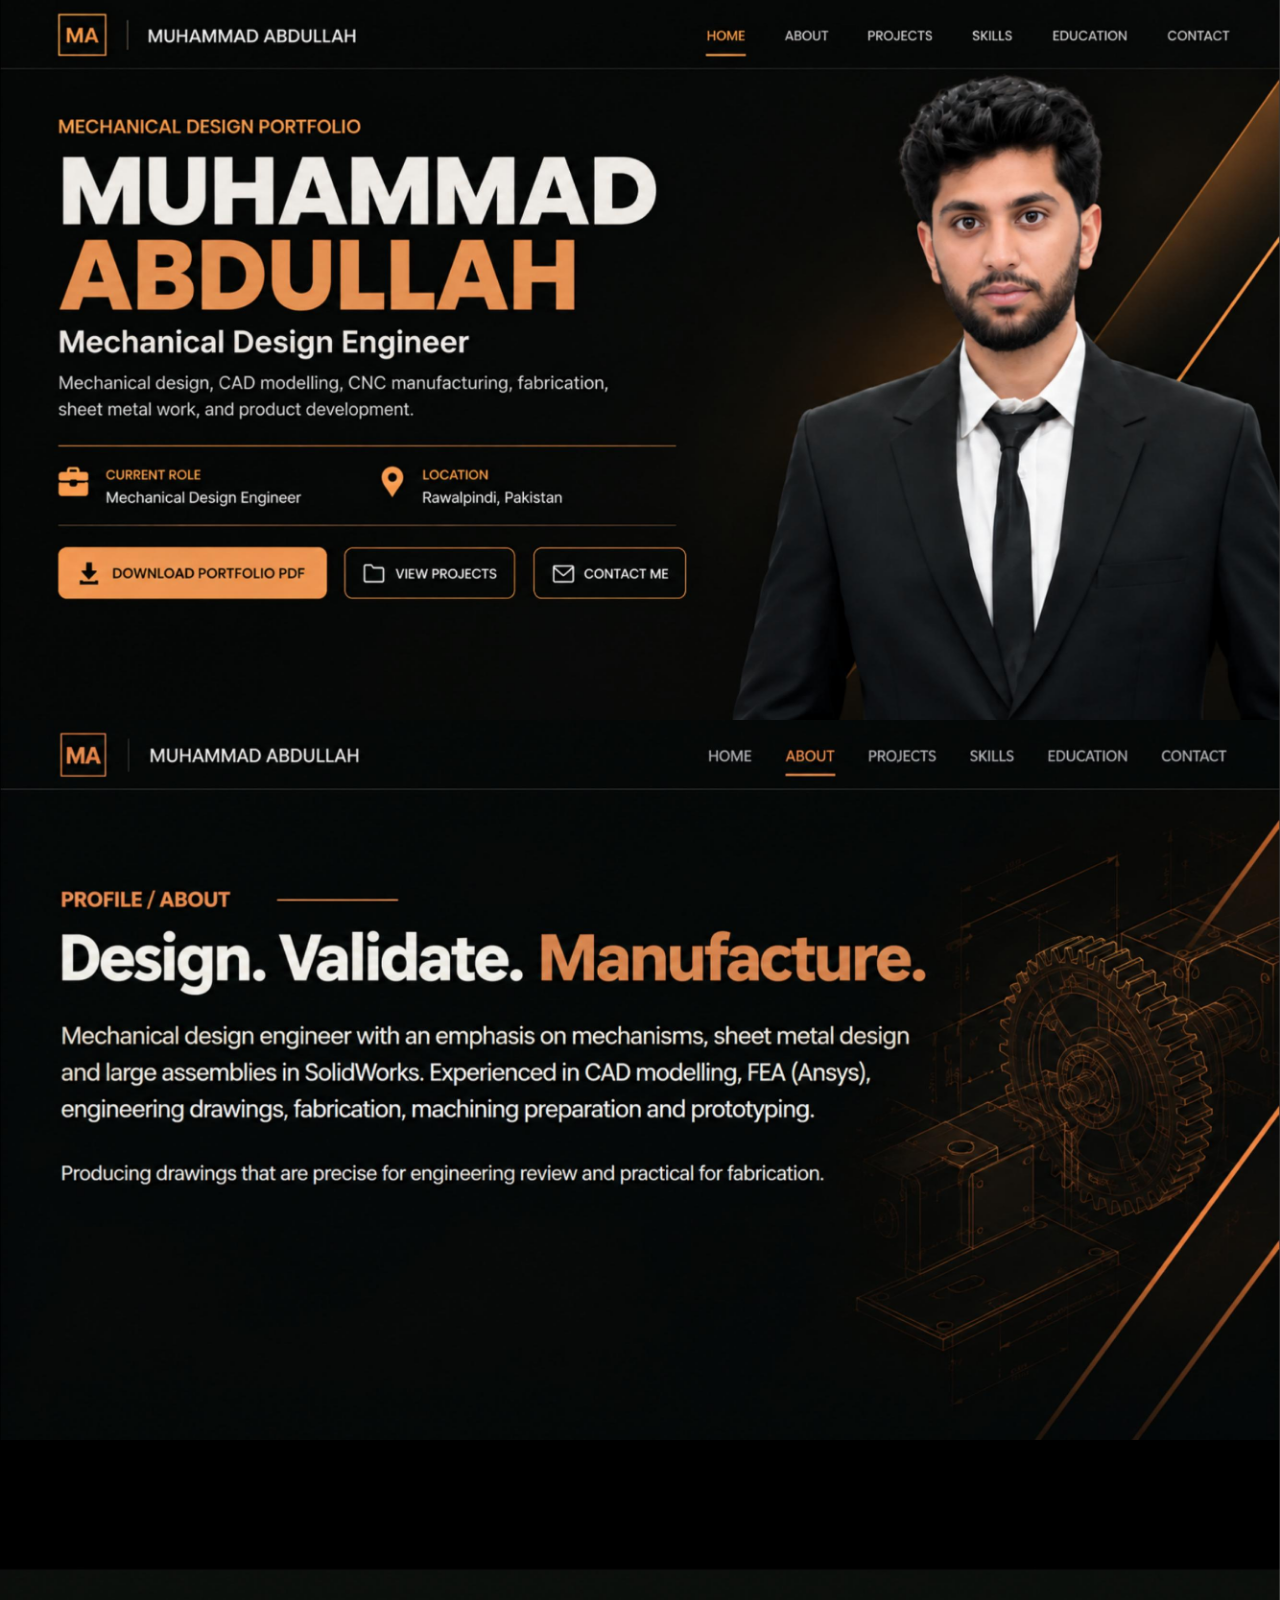
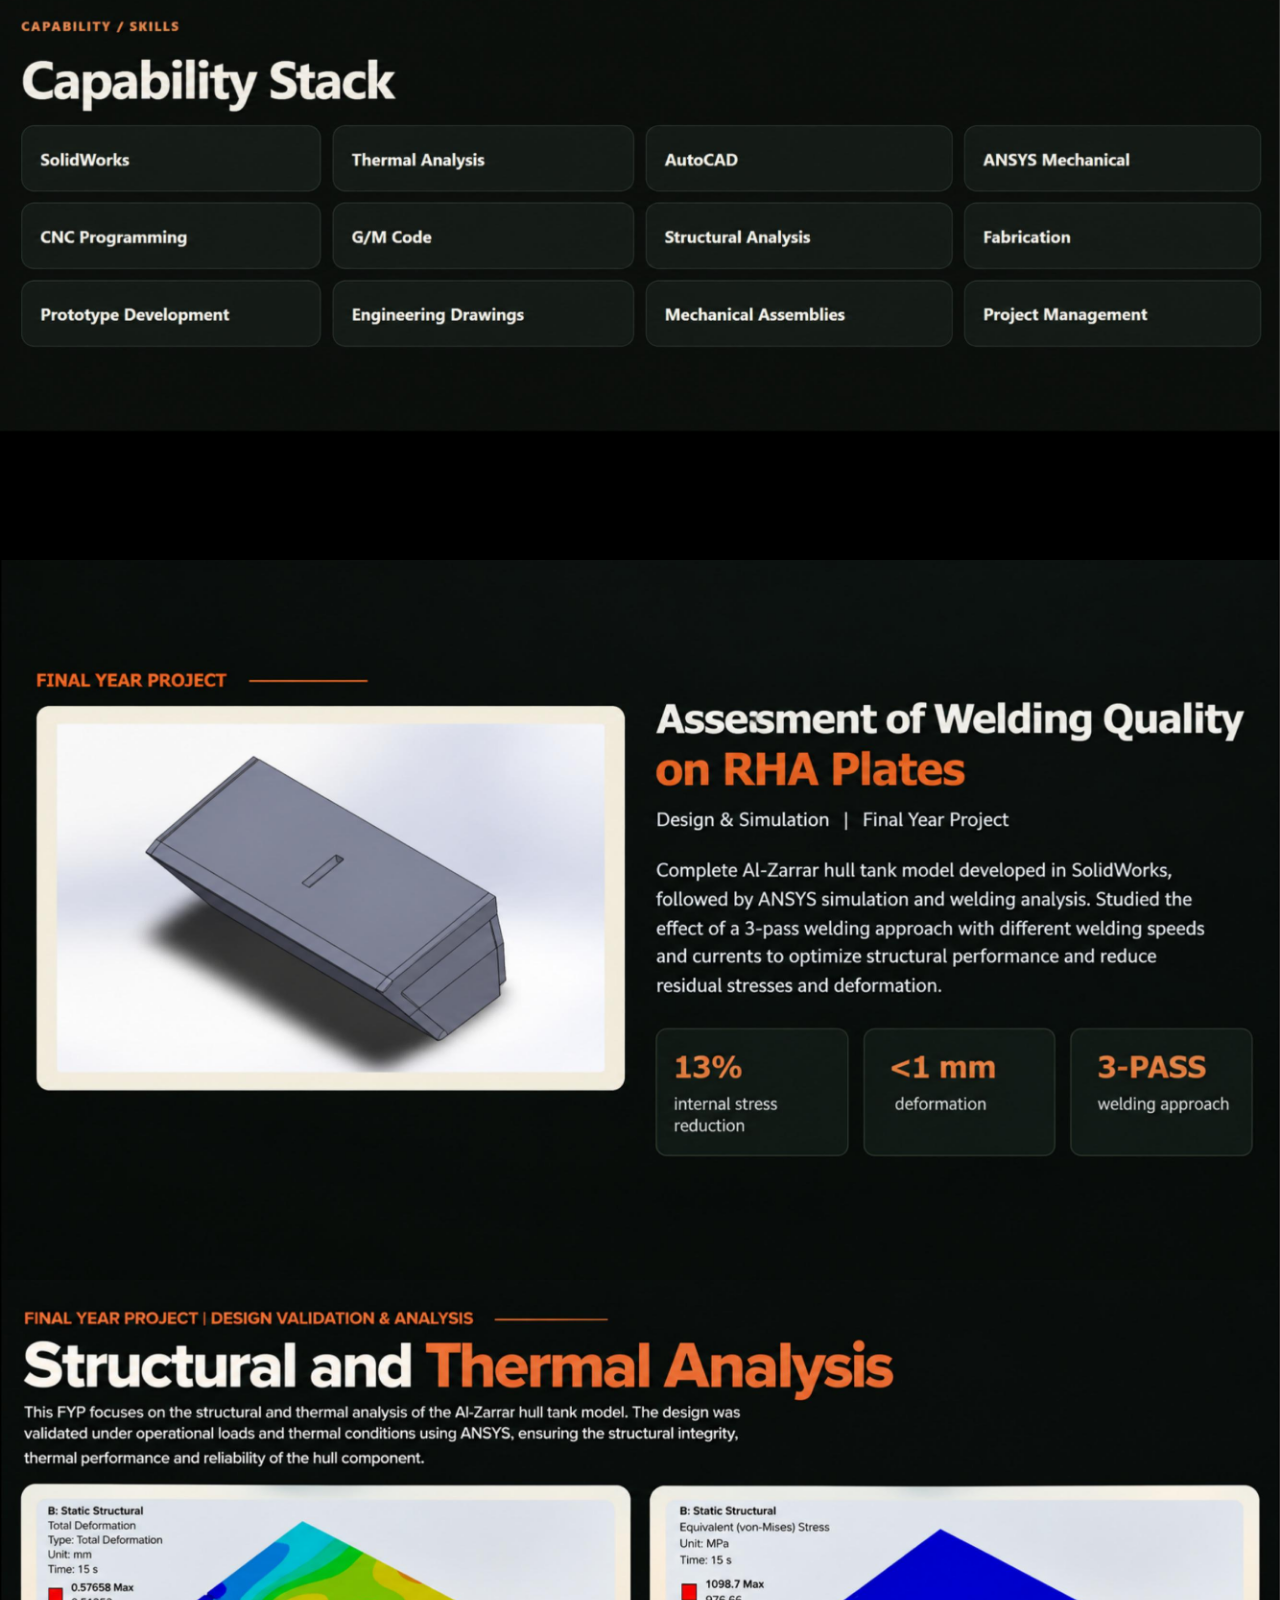
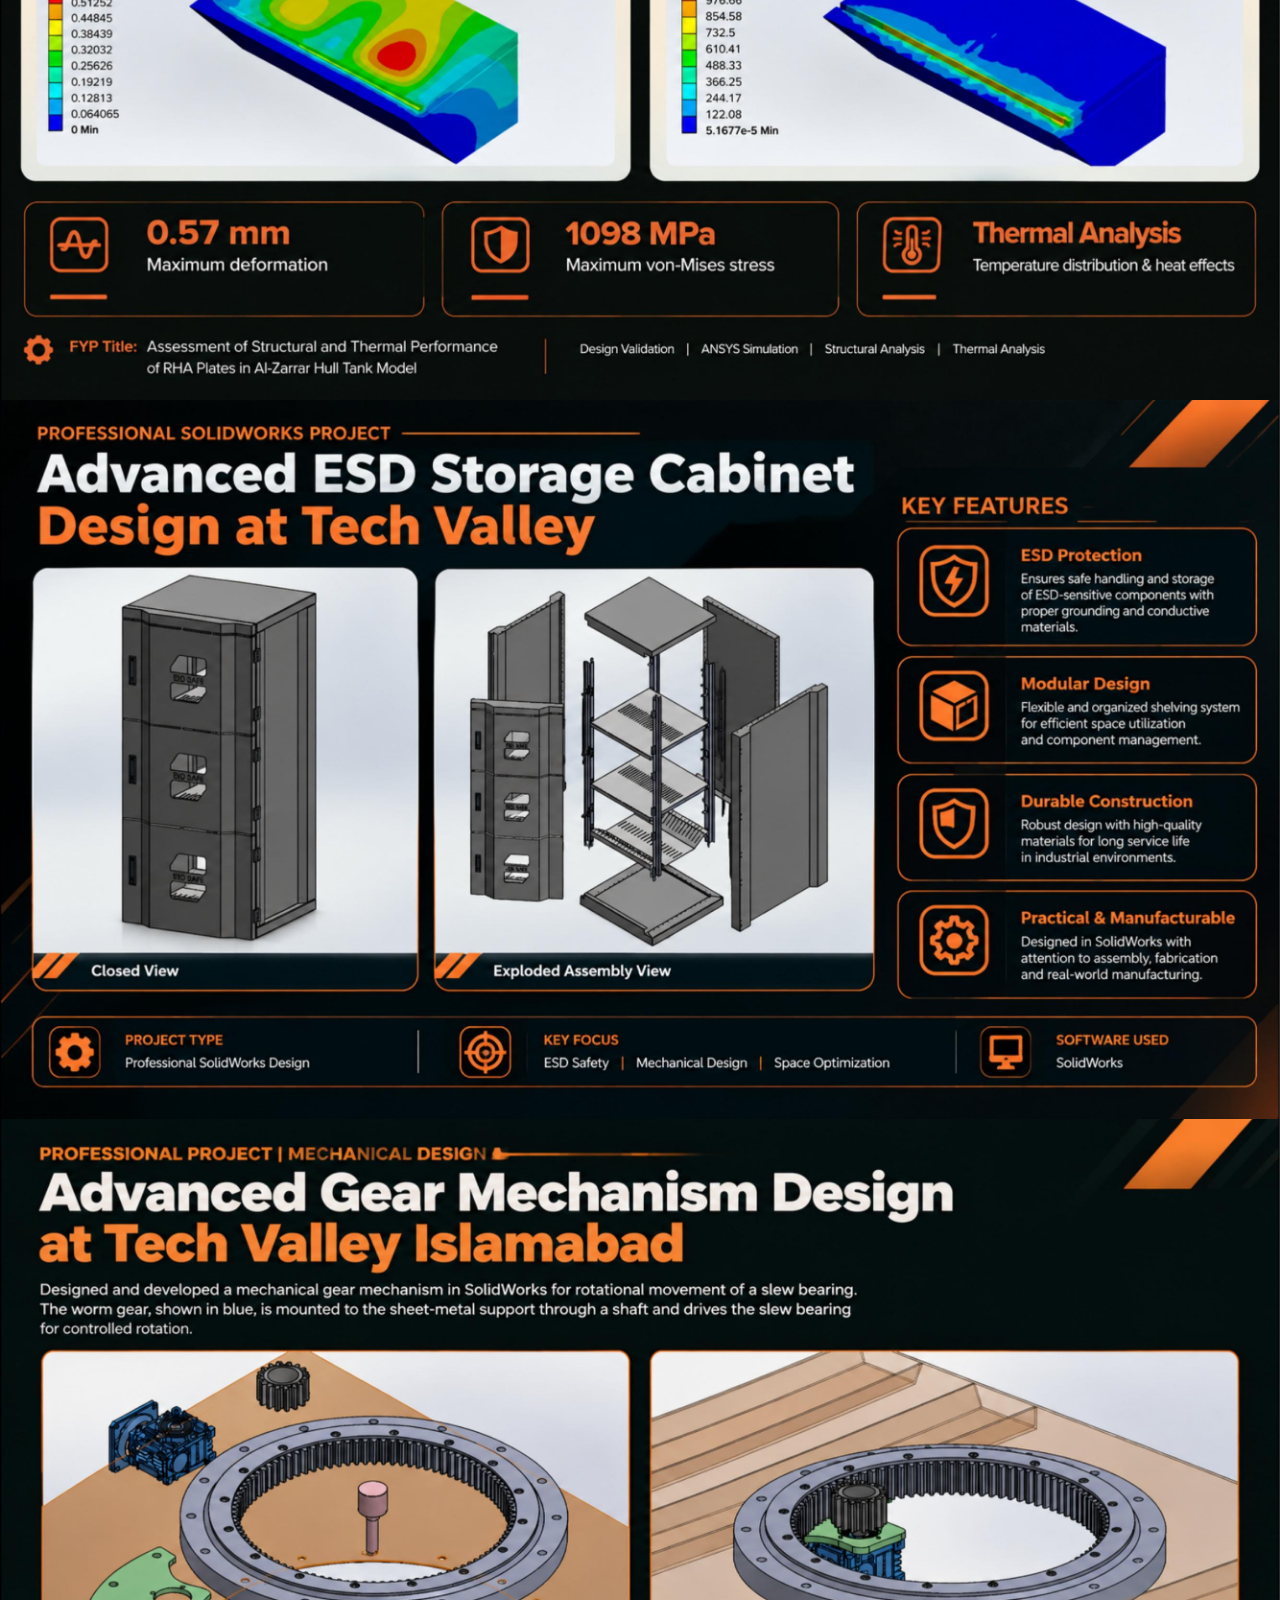
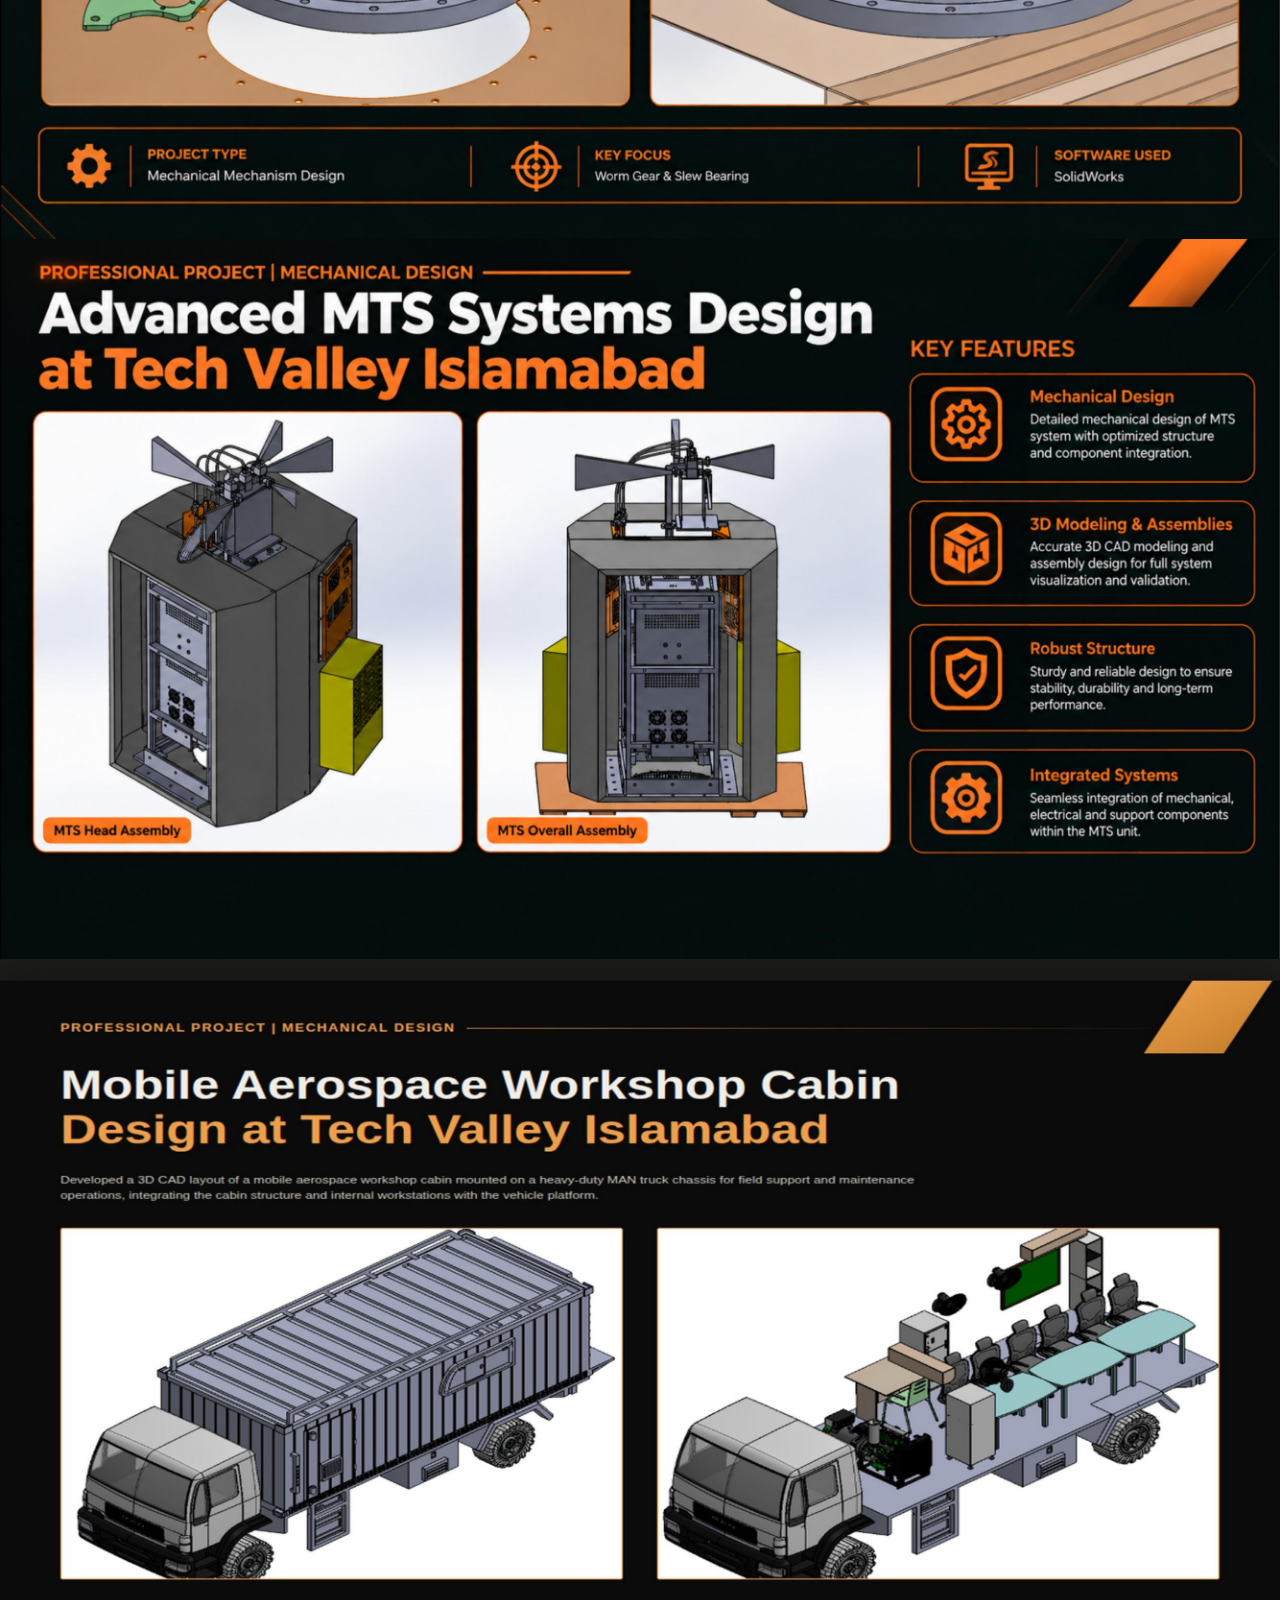
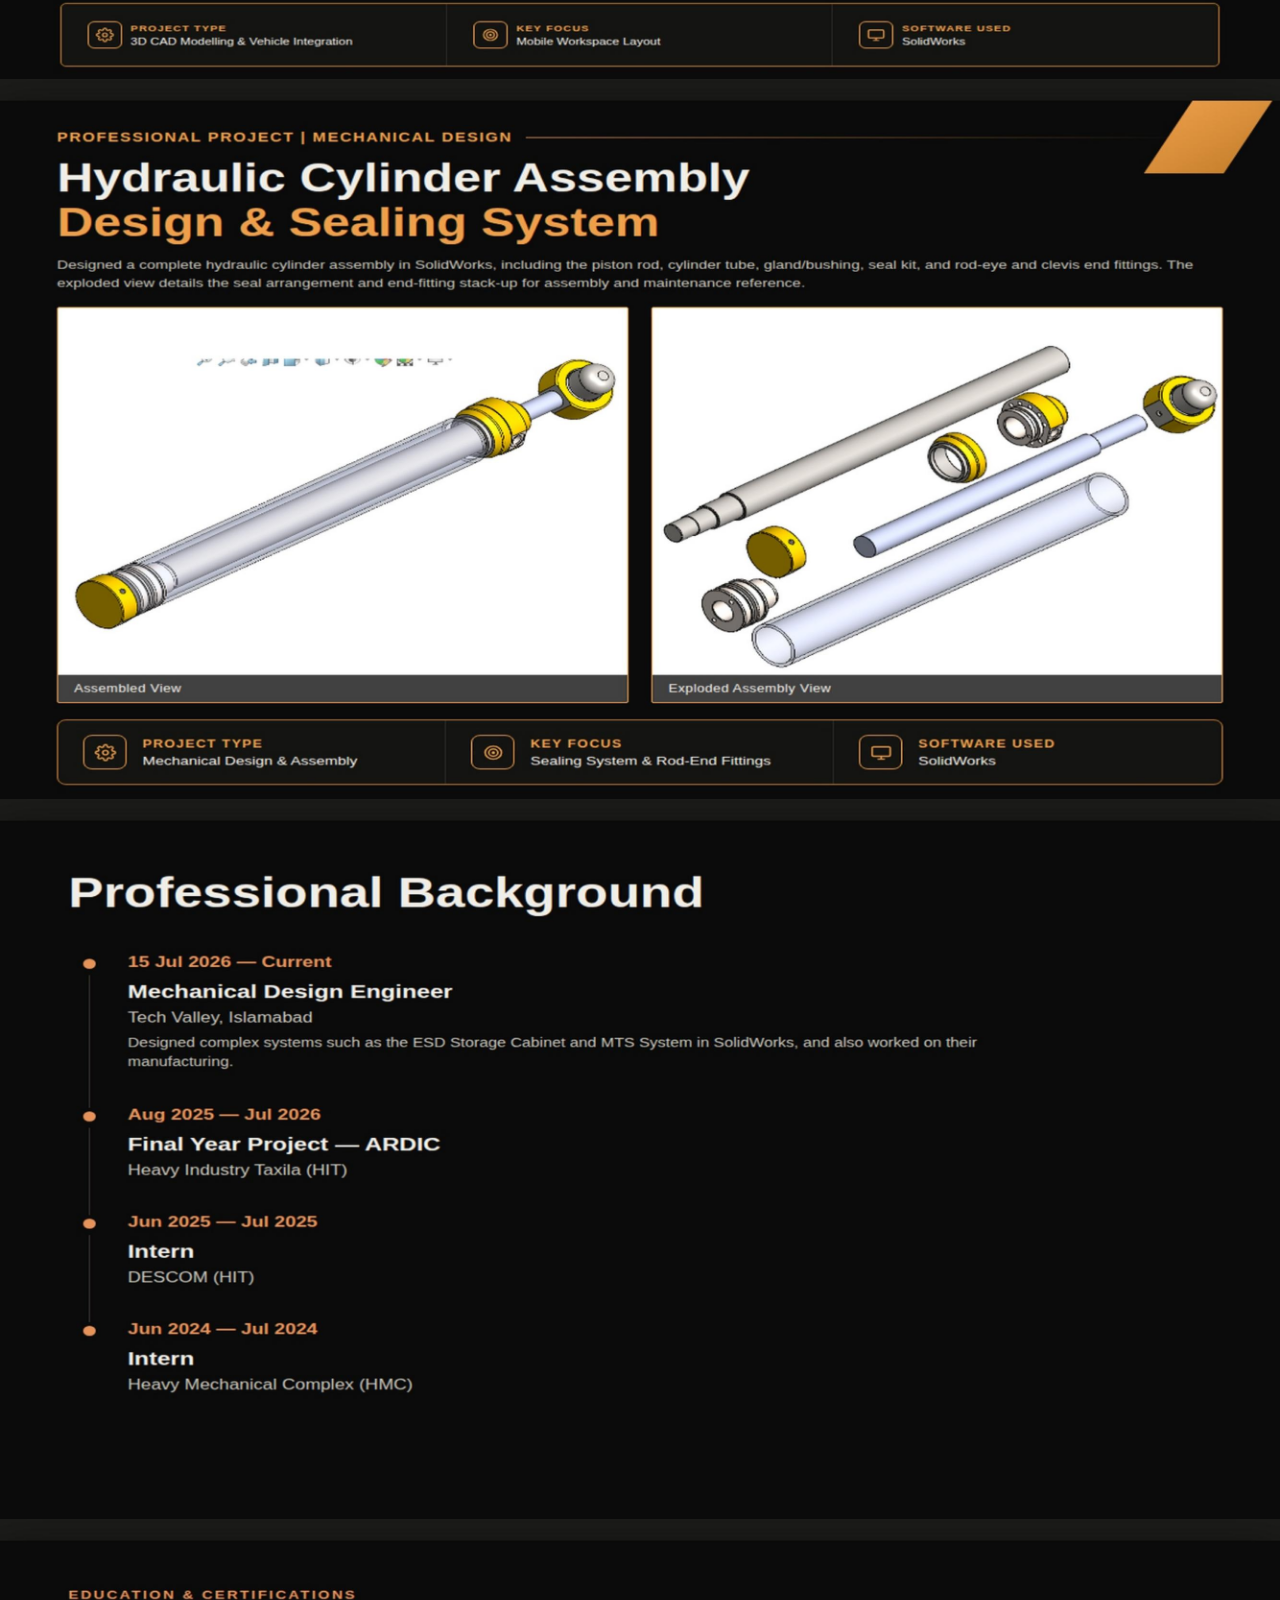
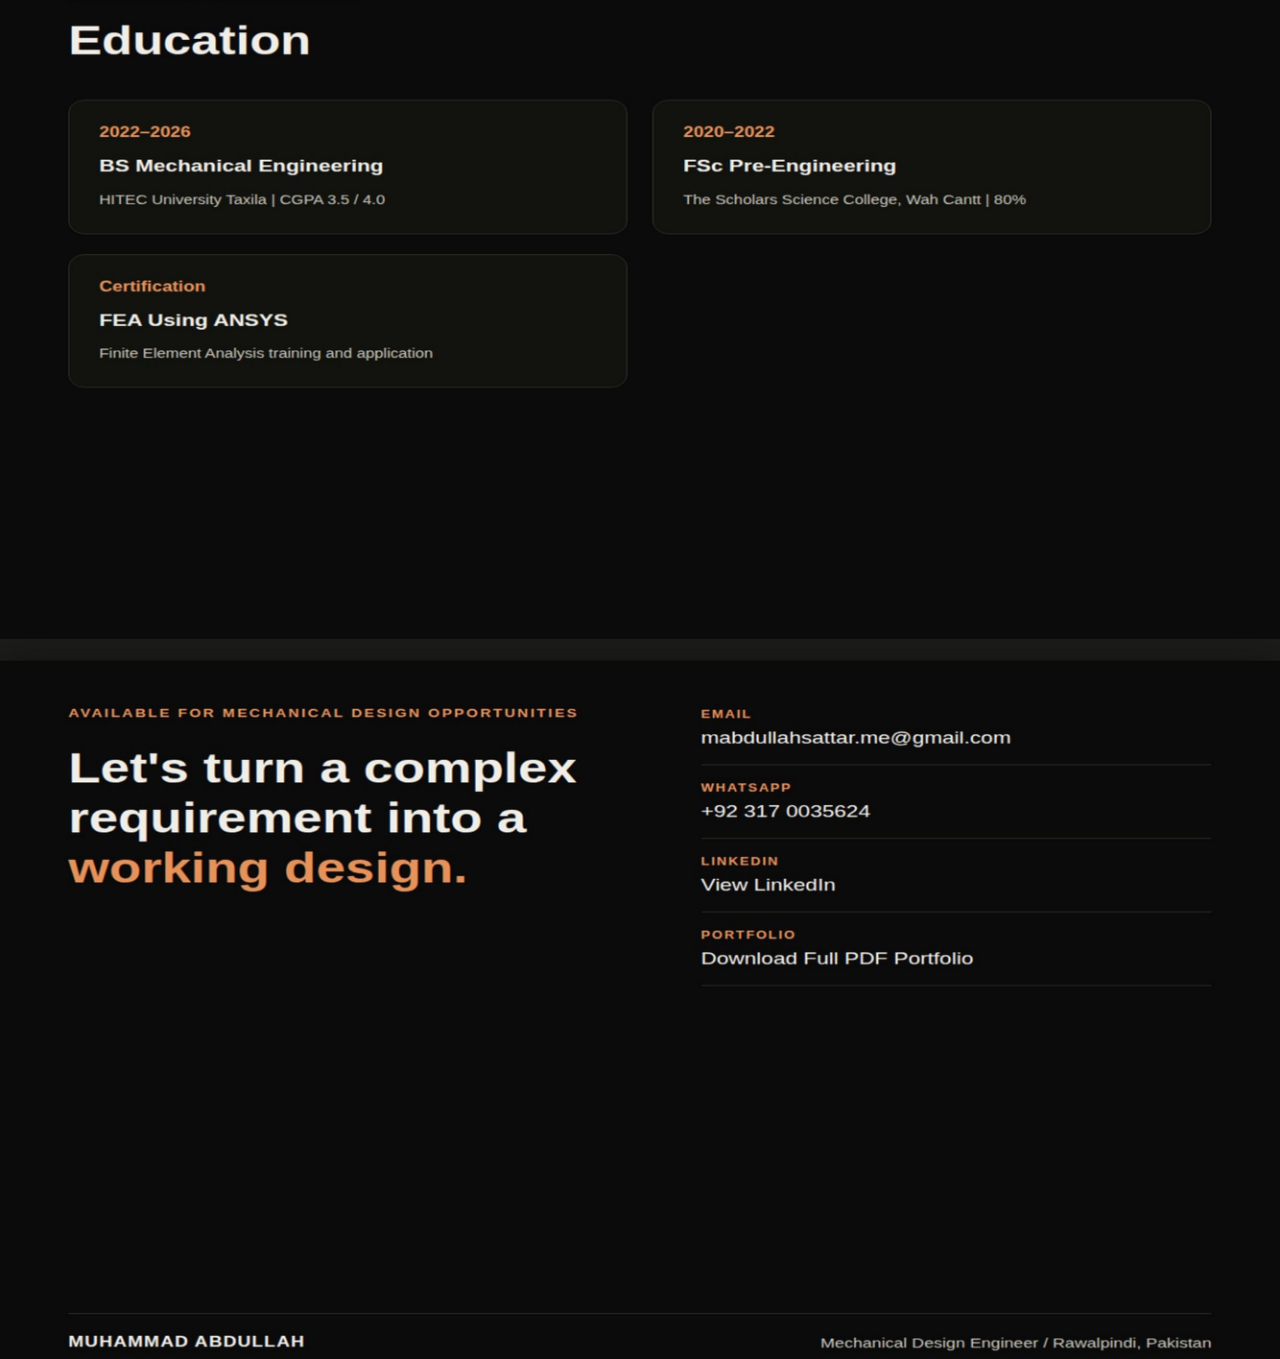
==== index.html @ fd42f2f1 "Add files via upload" ====
<!DOCTYPE html>
<html lang="en">
<head>
<meta charset="UTF-8">
<meta name="viewport" content="width=device-width, initial-scale=1.0">
<meta name="description" content="Muhammad Abdullah — Mechanical Design Engineer portfolio">
<title>Muhammad Abdullah | Mechanical Design Engineer</title>
<link rel="stylesheet" href="style.css">
</head>
<body>
<main class="portfolio" id="home">

  <section class="page" id="page1">
    <img src="portfolio-pages/page-01.jpg" alt="Muhammad Abdullah Mechanical Design Portfolio — Home" loading="eager">
    <a class="hotspot" style="left:4%;top:65.2%;width:18.2%;height:6.2%" href="Mechanical-Design-Portfolio.pdf" download aria-label="Download Portfolio PDF"></a>
    <a class="hotspot" style="left:23.1%;top:65.2%;width:11.7%;height:6.2%" href="#page6" aria-label="View Projects"></a>
    <a class="hotspot" style="left:35.8%;top:65.2%;width:11.2%;height:6.2%" href="#page13" aria-label="Contact Me"></a>

    <a class="hotspot" style="left:47.2%;top:2.4%;width:4.0%;height:5.5%" href="#home" aria-label="Home"></a>
    <a class="hotspot" style="left:54.4%;top:2.4%;width:4.0%;height:5.5%" href="#page2" aria-label="About"></a>
    <a class="hotspot" style="left:67.7%;top:2.4%;width:6.0%;height:5.5%" href="#page6" aria-label="Projects"></a>
    <a class="hotspot" style="left:75.6%;top:2.4%;width:4.5%;height:5.5%" href="#page10" aria-label="Skills"></a>
    <a class="hotspot" style="left:83.8%;top:2.4%;width:7.0%;height:5.5%" href="#page3" aria-label="Education"></a>
    <a class="hotspot" style="left:91.2%;top:2.4%;width:6.0%;height:5.5%" href="#page13" aria-label="Contact"></a>
  </section>

  <section class="page" id="page2"><img src="portfolio-pages/page-02.jpg" alt="Portfolio page 2" loading="lazy"></section>
  <section class="page" id="page3"><img src="portfolio-pages/page-03.jpg" alt="Portfolio page 3" loading="lazy"></section>
  <section class="page" id="page4"><img src="portfolio-pages/page-04.jpg" alt="Portfolio page 4" loading="lazy"></section>
  <section class="page" id="page5"><img src="portfolio-pages/page-05.jpg" alt="Portfolio page 5" loading="lazy"></section>
  <section class="page" id="page6"><img src="portfolio-pages/page-06.jpg" alt="Portfolio page 6" loading="lazy"></section>
  <section class="page" id="page7"><img src="portfolio-pages/page-07.jpg" alt="Portfolio page 7" loading="lazy"></section>
  <section class="page" id="page8"><img src="portfolio-pages/page-08.jpg" alt="Portfolio page 8" loading="lazy"></section>
  <section class="page" id="page9"><img src="portfolio-pages/page-09.jpg" alt="Portfolio page 9" loading="lazy"></section>
  <section class="page" id="page10"><img src="portfolio-pages/page-10.jpg" alt="Portfolio page 10" loading="lazy"></section>
  <section class="page" id="page11"><img src="portfolio-pages/page-11.jpg" alt="Portfolio page 11" loading="lazy"></section>
  <section class="page" id="page12"><img src="portfolio-pages/page-12.jpg" alt="Portfolio page 12" loading="lazy"></section>

  <section class="page" id="page13">
    <img src="portfolio-pages/page-13.jpg" alt="Muhammad Abdullah Contact page" loading="lazy">
    <a class="hotspot" style="left:54.0%;top:18.0%;width:38%;height:7.0%" href="mailto:mabdullahsattar.me@gmail.com" aria-label="Email"></a>
    <a class="hotspot" style="left:54.0%;top:25.5%;width:38%;height:8.0%" href="https://wa.me/923170035624" target="_blank" rel="noopener" aria-label="WhatsApp"></a>
    <a class="hotspot" style="left:54.0%;top:34.0%;width:38%;height:8.0%" href="https://www.linkedin.com/in/m-abdullahs" target="_blank" rel="noopener" aria-label="LinkedIn"></a>
    <a class="hotspot" style="left:54.0%;top:42.0%;width:38%;height:8.0%" href="Mechanical-Design-Portfolio.pdf" download aria-label="Download full PDF portfolio"></a>
  </section>

</main>
<script src="script.js"></script>
</body>
</html>
---- style.css ----
:root{
  --bg:#090909;
  --page-max:1920px;
}
*{box-sizing:border-box}
html{scroll-behavior:smooth;background:var(--bg)}
body{margin:0;background:var(--bg);color:#fff;font-family:Arial,Helvetica,sans-serif}
.portfolio{width:100%;background:var(--bg)}
.page{
  position:relative;
  width:100%;
  max-width:var(--page-max);
  margin:0 auto;
  line-height:0;
  scroll-margin-top:0;
}
.page img{
  display:block;
  width:100%;
  height:auto;
  border:0;
  user-select:none;
  -webkit-user-drag:none;
}
.hotspot{
  position:absolute;
  display:block;
  z-index:5;
  background:transparent;
  cursor:pointer;
}
.hotspot:focus-visible{
  outline:2px solid #ff8a32;
  outline-offset:2px;
}
@media(max-width:700px){
  .page img{width:100%;height:auto}
}
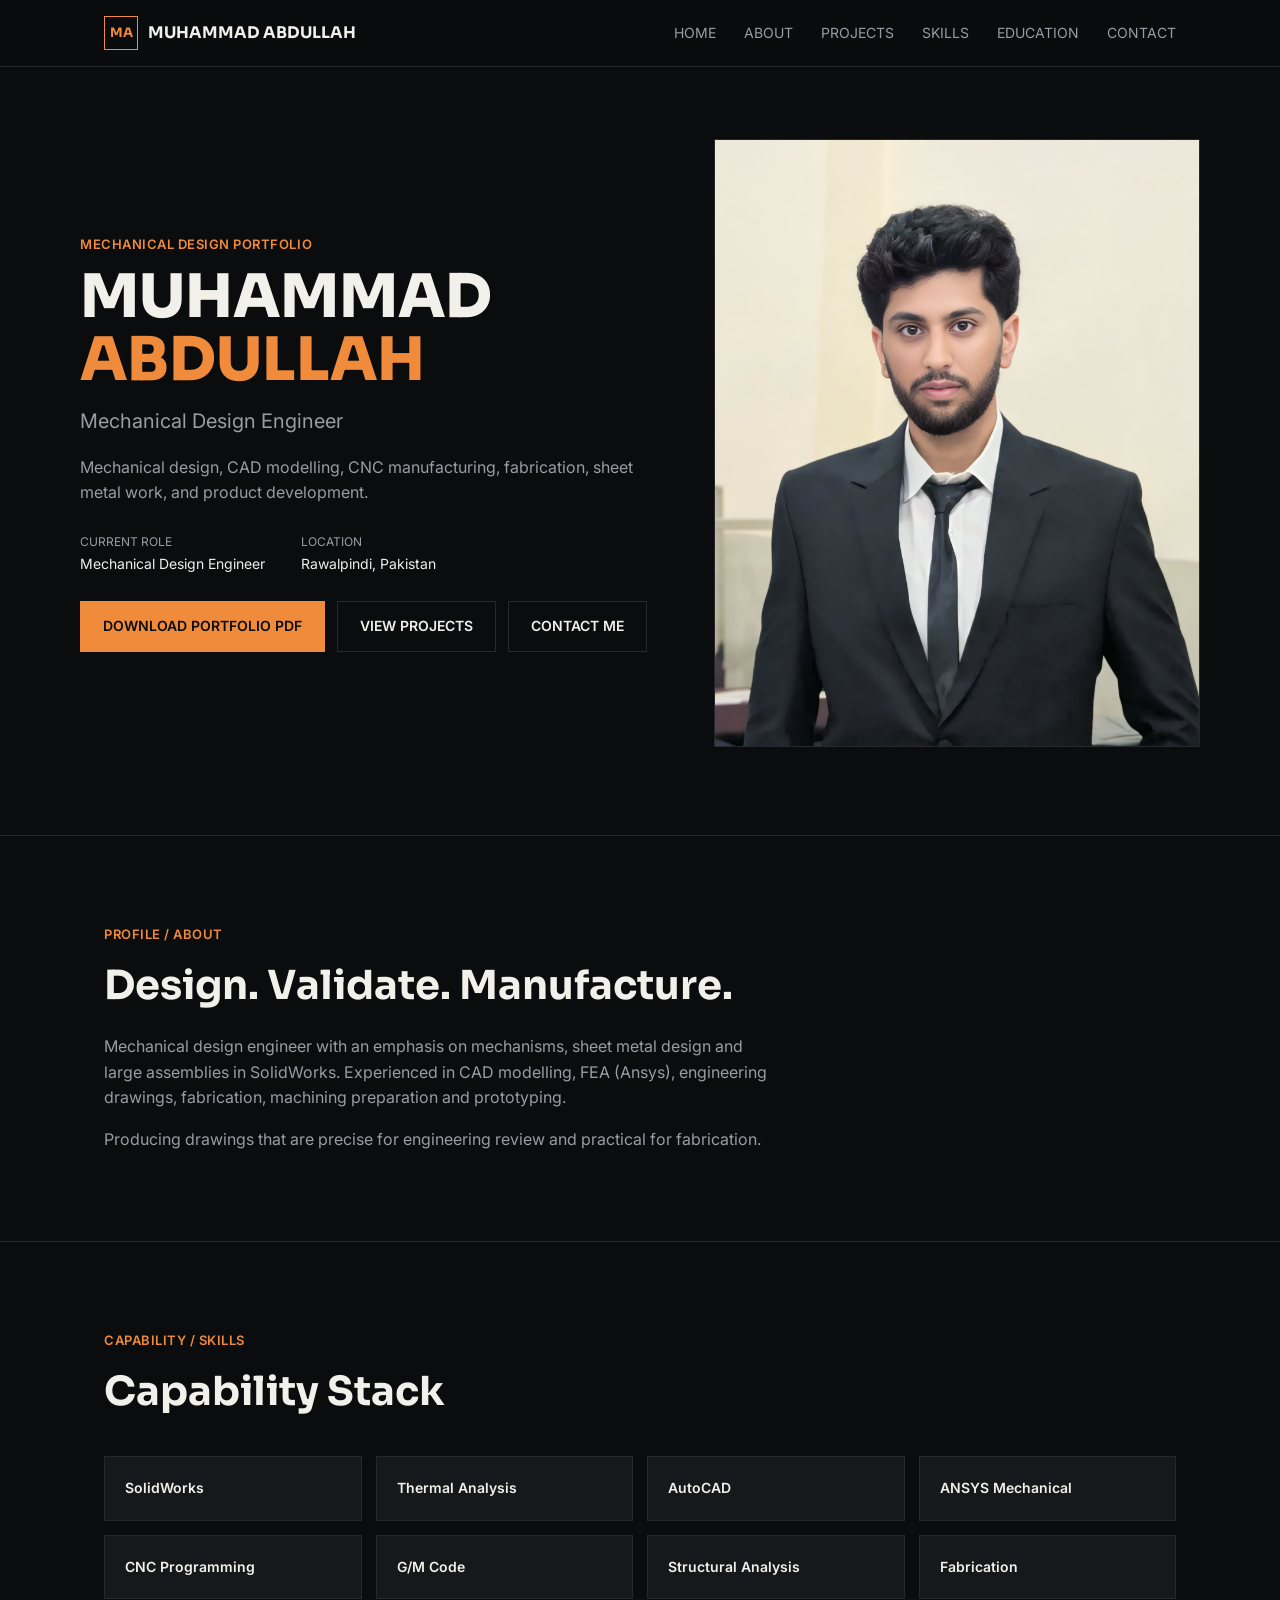
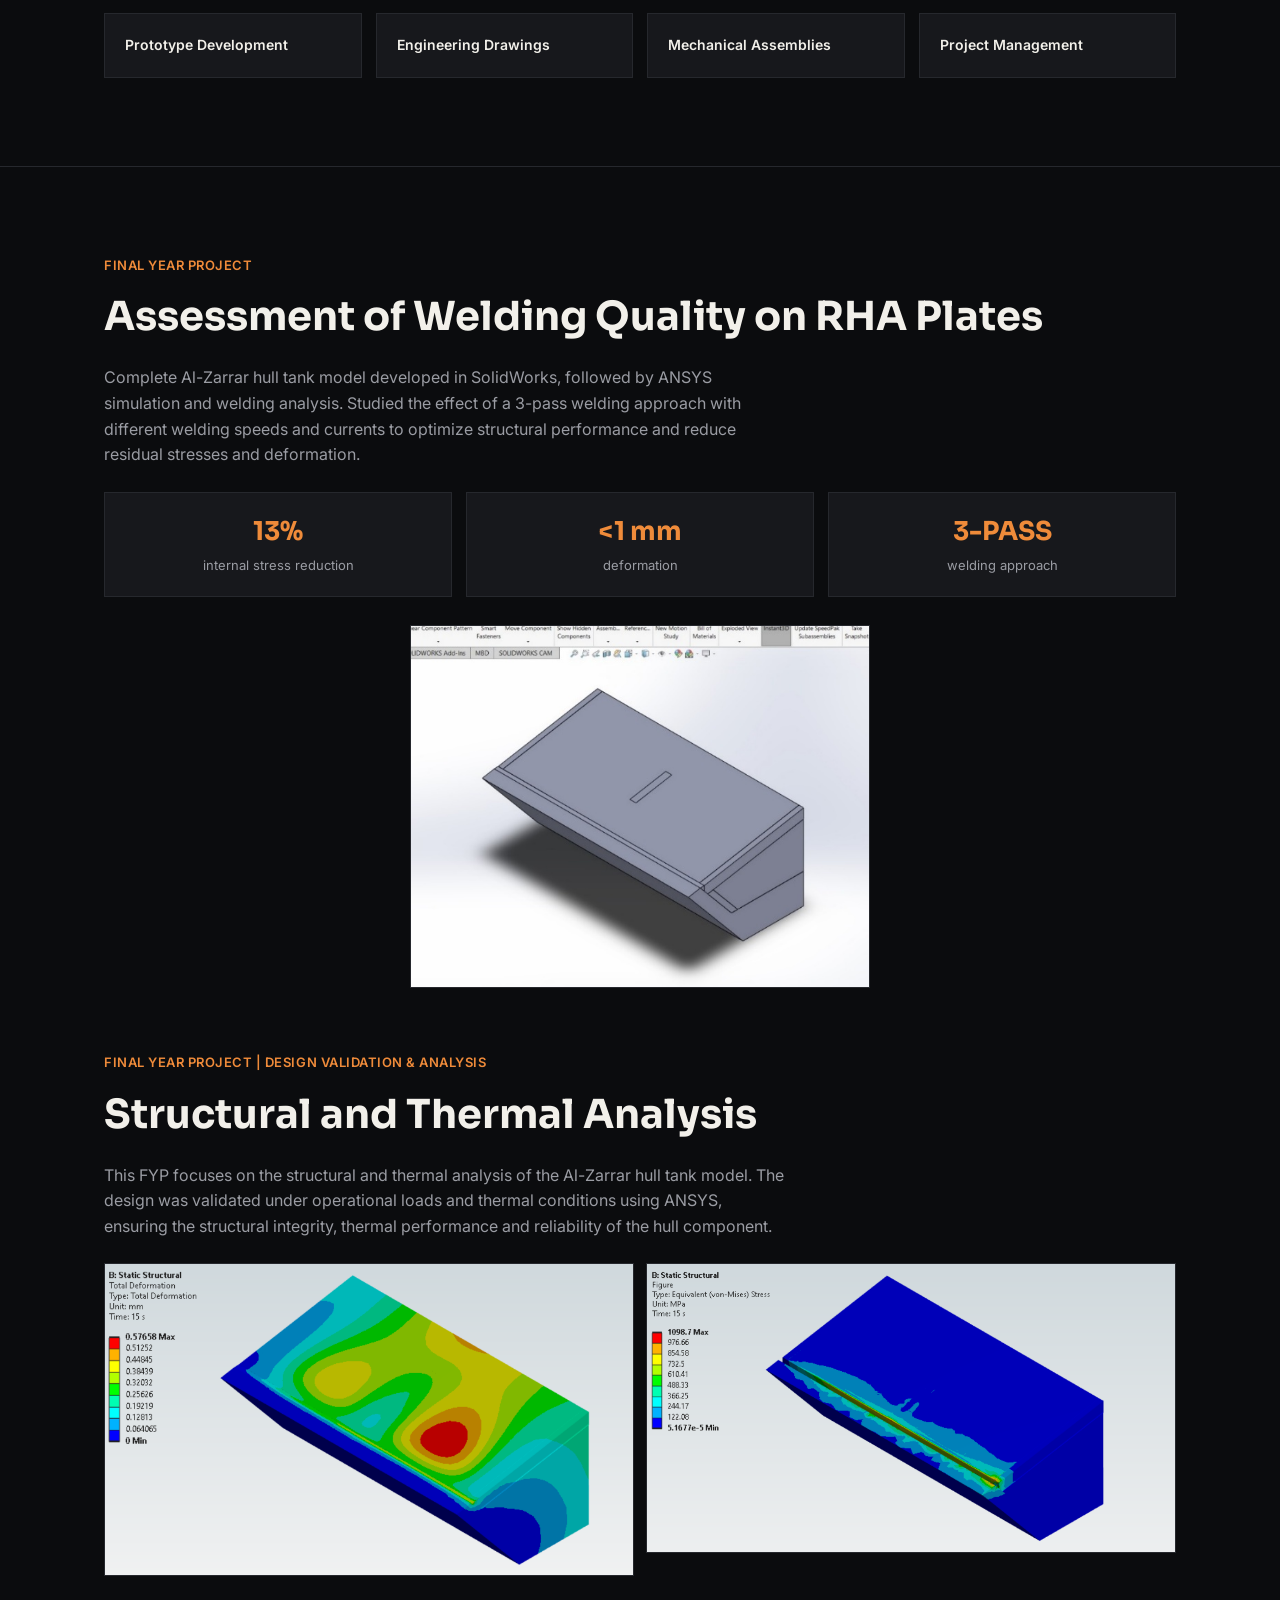
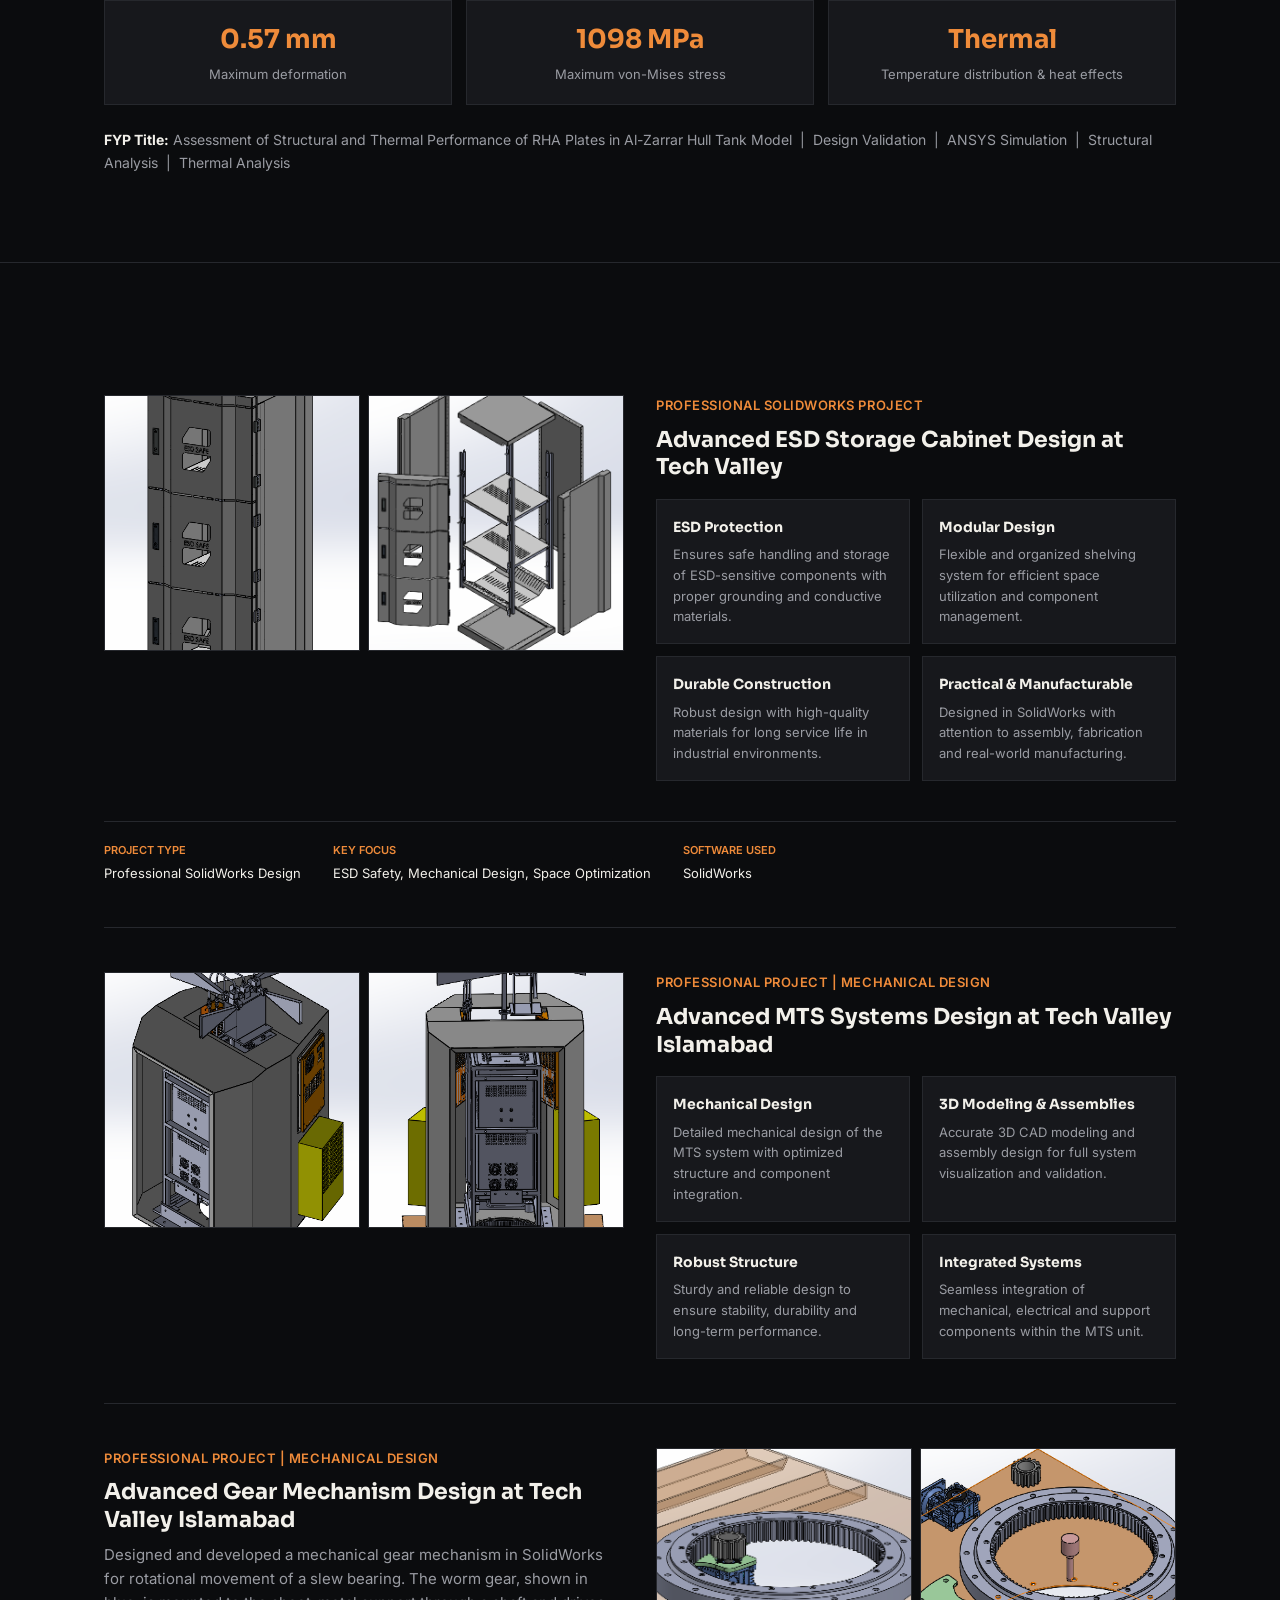
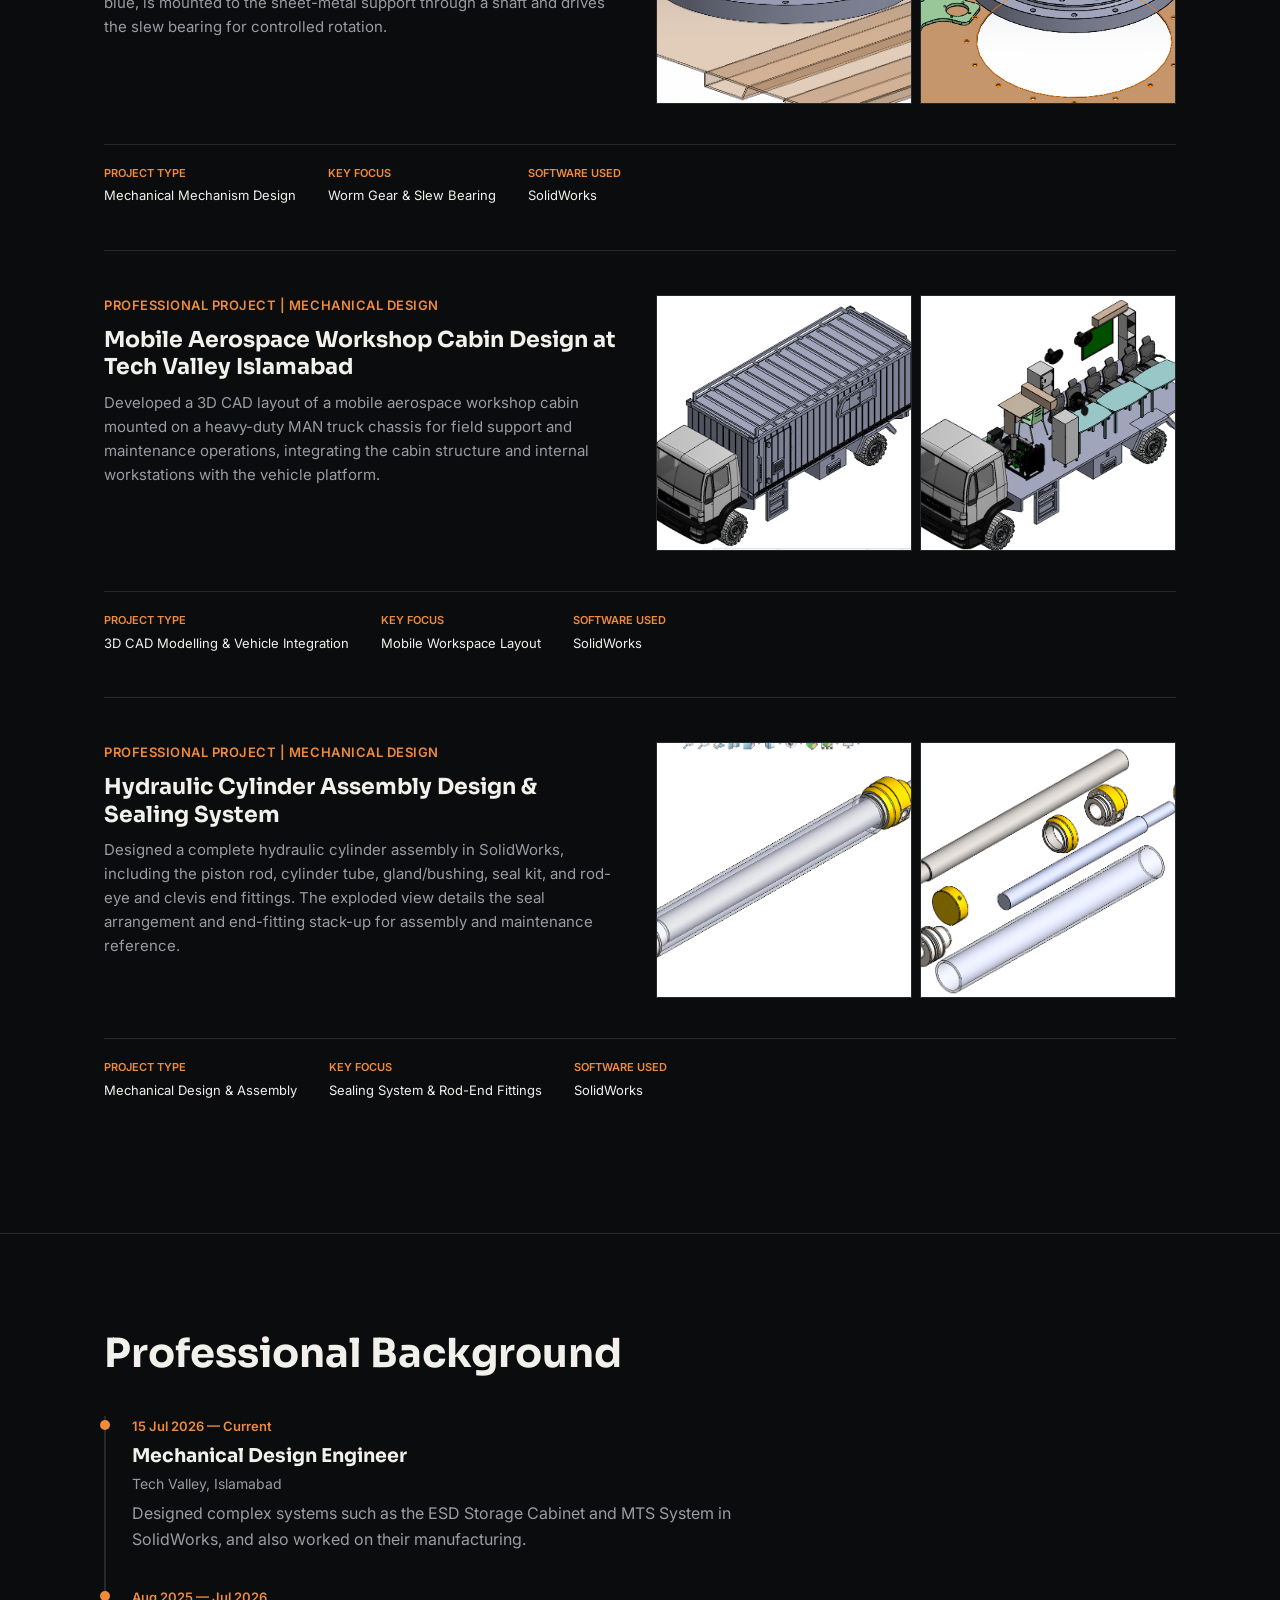
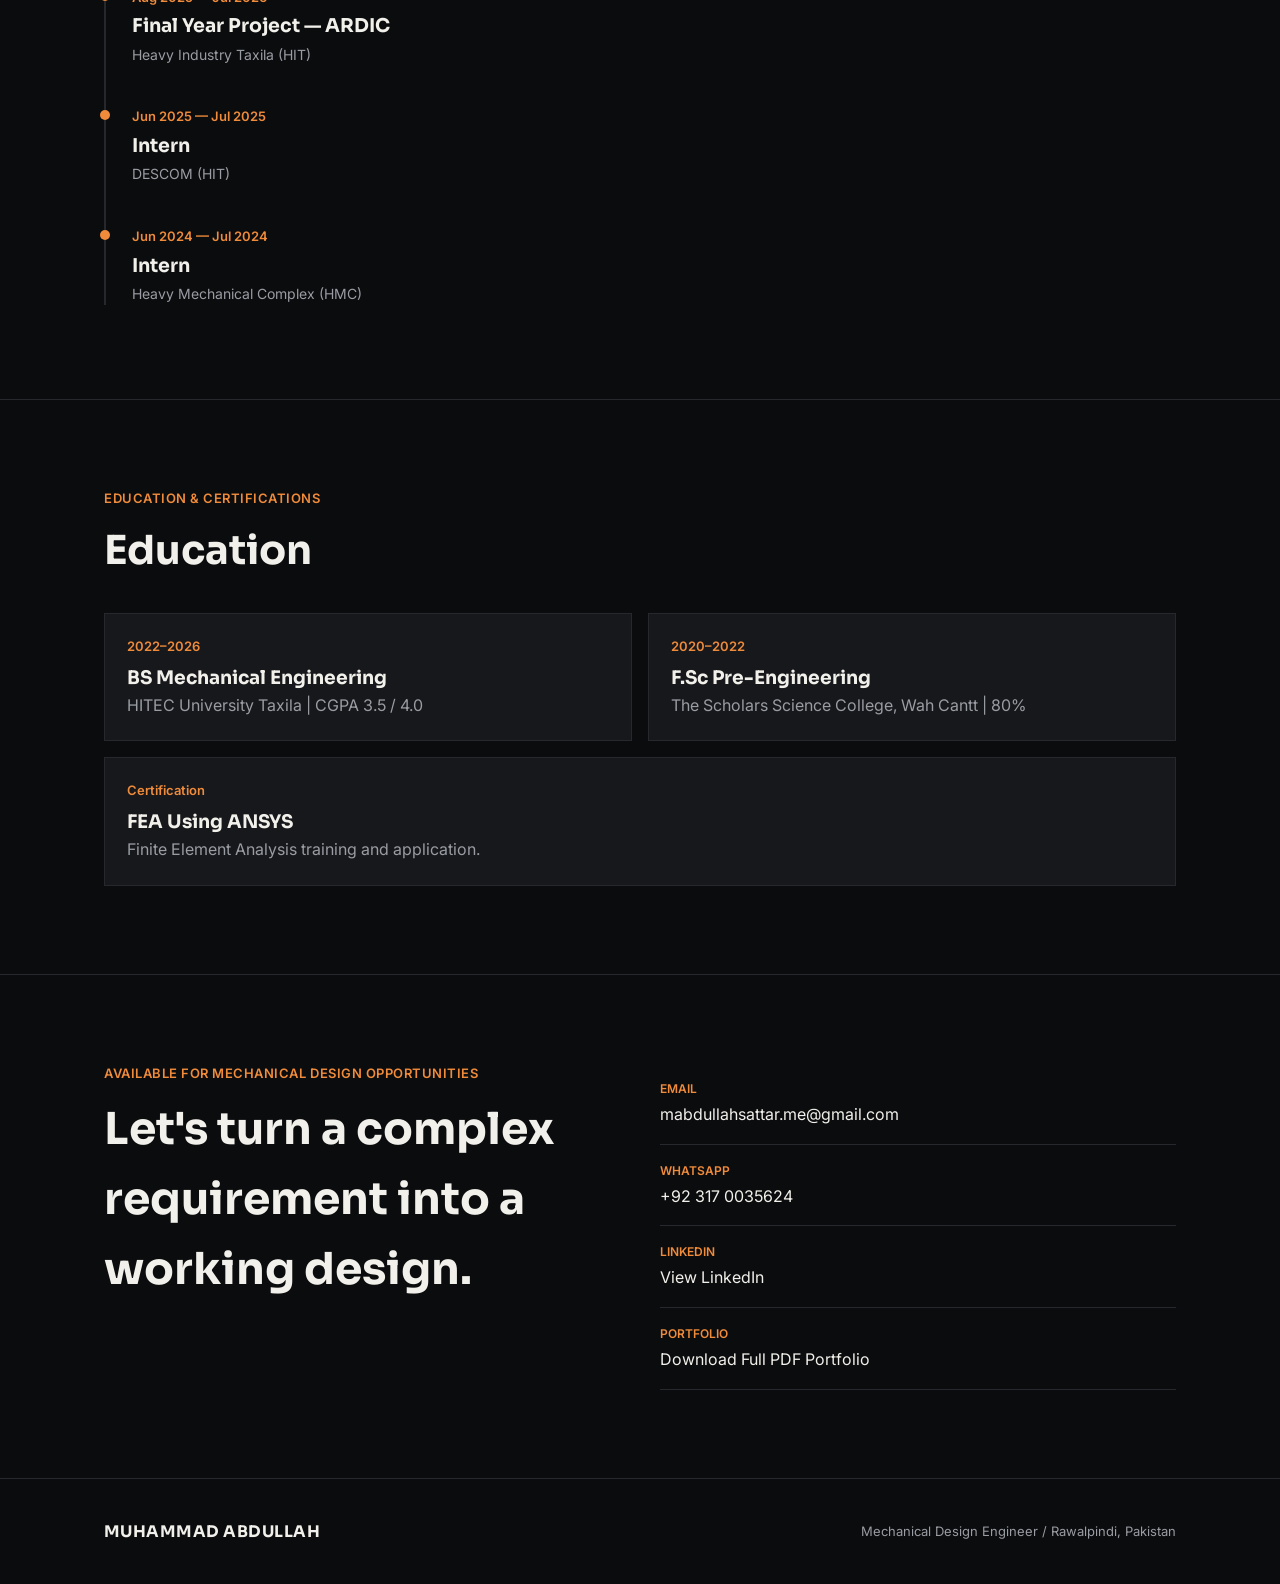
==== commit 488cd026: "Add files via upload" ====
--- a/index.html
+++ b/index.html
@@ -3,48 +3,320 @@
 <head>
 <meta charset="UTF-8">
 <meta name="viewport" content="width=device-width, initial-scale=1.0">
-<meta name="description" content="Muhammad Abdullah — Mechanical Design Engineer portfolio">
 <title>Muhammad Abdullah | Mechanical Design Engineer</title>
-<link rel="stylesheet" href="style.css">
+<meta name="description" content="Muhammad Abdullah — Mechanical Design Engineer portfolio. CAD, FEA, manufacturing and product development.">
+<link rel="preconnect" href="https://fonts.googleapis.com">
+<link rel="preconnect" href="https://fonts.gstatic.com" crossorigin>
+<link href="https://fonts.googleapis.com/css2?family=Sora:wght@400;600;700;800&family=Inter:wght@400;500;600&display=swap" rel="stylesheet">
+<style>
+  :root{
+    --bg:#0b0c0e; --bg-alt:#131417; --card:#17181c; --line:#26282d;
+    --ink:#f2f0ea; --muted:#9a9ca3; --accent:#ef8b3a;
+  }
+  *{box-sizing:border-box;margin:0;padding:0;}
+  html{scroll-behavior:smooth;}
+  body{background:var(--bg);color:var(--ink);font-family:'Inter',sans-serif;line-height:1.6;}
+  h1,h2,h3,h4,.brand{font-family:'Sora',sans-serif;}
+  a{color:inherit;text-decoration:none;}
+  img{max-width:100%;display:block;}
+  .wrap{max-width:1120px;margin:0 auto;padding:0 24px;}
+  section{padding:88px 0;border-top:1px solid var(--line);}
+  section:first-of-type{border-top:none;}
+  .kicker{color:var(--accent);font-weight:600;font-size:13px;letter-spacing:.04em;margin-bottom:10px;text-transform:uppercase;}
+  h2{font-size:clamp(28px,4vw,40px);font-weight:700;margin-bottom:16px;}
+  .lede{color:var(--muted);max-width:680px;font-size:16px;}
+
+  header{position:sticky;top:0;z-index:50;background:rgba(11,12,14,.9);backdrop-filter:blur(8px);border-bottom:1px solid var(--line);}
+  nav{display:flex;align-items:center;justify-content:space-between;padding:16px 24px;max-width:1120px;margin:0 auto;}
+  .brand{display:flex;align-items:center;gap:10px;font-weight:700;text-transform:uppercase;}
+  .brand .mark{width:34px;height:34px;border:1.5px solid var(--accent);color:var(--accent);display:flex;align-items:center;justify-content:center;font-size:13px;font-weight:700;}
+  .navlinks{display:flex;gap:28px;font-size:14px;color:var(--muted);text-transform:uppercase;}
+  .navlinks a:hover{color:var(--ink);}
+  .menu-btn{display:none;background:none;border:1px solid var(--line);color:var(--ink);padding:8px 10px;font-size:18px;}
+  @media(max-width:760px){.navlinks{display:none;}.menu-btn{display:block;}}
+
+  .hero{display:grid;grid-template-columns:1.1fr .9fr;gap:40px;align-items:center;padding:72px 0 88px;}
+  .hero-photo{border:1px solid var(--line);position:relative;aspect-ratio:4/5;overflow:hidden;background:var(--bg-alt);}
+  .hero-photo img{width:100%;height:100%;object-fit:cover;}
+  .hero h1{font-size:clamp(38px,6vw,60px);line-height:1.05;font-weight:800;text-transform:uppercase;}
+  .hero h1 span{color:var(--accent);}
+  .role{font-size:20px;color:var(--muted);margin:14px 0 18px;}
+  .meta-row{display:flex;gap:36px;margin:26px 0;font-size:14px;flex-wrap:wrap;}
+  .meta-row div span{display:block;color:var(--muted);font-size:12px;margin-bottom:2px;text-transform:uppercase;}
+  .btn-row{display:flex;gap:12px;flex-wrap:wrap;margin-top:8px;}
+  .btn{padding:13px 22px;font-size:14px;font-weight:600;border:1px solid var(--accent);text-transform:uppercase;}
+  .btn.solid{background:var(--accent);color:#0b0c0e;}
+  .btn.ghost{border-color:var(--line);color:var(--ink);}
+  @media(max-width:760px){.hero{grid-template-columns:1fr;}.hero-photo{max-width:280px;margin:0 auto;order:-1;}}
+
+  .grid4{display:grid;grid-template-columns:repeat(4,1fr);gap:14px;margin-top:32px;}
+  .cap{background:var(--card);border:1px solid var(--line);padding:20px;font-size:14px;font-weight:600;}
+  @media(max-width:760px){.grid4{grid-template-columns:repeat(2,1fr);}}
+
+  .tl{position:relative;margin-top:30px;padding-left:26px;border-left:2px solid var(--line);}
+  .tl-item{position:relative;padding-bottom:34px;}
+  .tl-item:last-child{padding-bottom:0;}
+  .tl-item::before{content:"";position:absolute;left:-32px;top:4px;width:10px;height:10px;background:var(--accent);border-radius:50%;}
+  .tl-date{color:var(--accent);font-size:13px;font-weight:600;}
+  .tl-item h3{font-size:19px;margin:4px 0 2px;}
+  .tl-item .org{color:var(--muted);font-size:14px;margin-bottom:6px;}
+
+  .edu-kicker{margin-top:70px;}
+  .edu-grid{display:grid;grid-template-columns:1fr 1fr;gap:16px;margin-top:30px;}
+  .edu-card{background:var(--card);border:1px solid var(--line);padding:22px;}
+  .edu-card .yr{color:var(--accent);font-size:13px;font-weight:600;margin-bottom:6px;}
+  @media(max-width:700px){.edu-grid{grid-template-columns:1fr;}}
+
+  .stat-row{display:grid;grid-template-columns:repeat(3,1fr);gap:14px;margin-top:24px;}
+  .stat{border:1px solid var(--line);padding:18px;text-align:center;background:var(--card);}
+  .stat b{display:block;color:var(--accent);font-size:26px;font-family:'Sora',sans-serif;}
+  .stat span{font-size:13px;color:var(--muted);}
+  .fyp-single{max-width:460px;margin:28px auto 0;border:1px solid var(--line);}
+  .fyp-double{display:grid;grid-template-columns:1fr 1fr;gap:12px;margin-top:24px;}
+  .fyp-double img{border:1px solid var(--line);}
+  @media(max-width:700px){.stat-row,.fyp-double{grid-template-columns:1fr;}}
+
+  .proj{display:grid;grid-template-columns:1fr 1fr;gap:32px;align-items:start;padding:44px 0;border-top:1px solid var(--line);}
+  .proj:first-of-type{border-top:none;}
+  .proj-num{color:var(--accent);font-weight:700;font-family:'Sora',sans-serif;}
+  .proj h3{font-size:22px;margin:8px 0 10px;line-height:1.25;}
+  .proj p{color:var(--muted);font-size:15px;margin-bottom:14px;}
+  .tags{display:flex;gap:8px;flex-wrap:wrap;}
+  .tag{border:1px solid var(--line);color:var(--muted);font-size:12px;padding:5px 10px;}
+  .shots{display:grid;grid-template-columns:1fr 1fr;gap:8px;}
+  .shots img{border:1px solid var(--line);aspect-ratio:1/1;object-fit:cover;}
+  @media(max-width:760px){.proj{grid-template-columns:1fr;}.proj.reverse .shots{order:-1;}}
+
+  .feat-grid{display:grid;grid-template-columns:1fr 1fr;gap:12px;margin-top:18px;}
+  .feat{background:var(--card);border:1px solid var(--line);padding:16px;}
+  .feat h4{font-size:14px;margin-bottom:6px;}
+  .feat p{font-size:13px;color:var(--muted);margin:0;}
+  @media(max-width:600px){.feat-grid{grid-template-columns:1fr;}}
+
+  .proj-meta{grid-column:1/-1;display:flex;gap:32px;flex-wrap:wrap;margin-top:8px;padding-top:20px;border-top:1px solid var(--line);font-size:13px;}
+  .proj-meta div span{display:block;color:var(--accent);font-size:11px;font-weight:600;margin-bottom:3px;text-transform:uppercase;}
+
+  footer{padding:40px 0;border-top:1px solid var(--line);}
+  .foot-row{display:flex;justify-content:space-between;align-items:center;flex-wrap:wrap;gap:10px;}
+  .foot-row b{font-family:'Sora',sans-serif;letter-spacing:.03em;}
+  .foot-row span{color:var(--muted);font-size:13px;}
+  .contact-grid{display:grid;grid-template-columns:1fr 1fr;gap:40px;align-items:start;}
+  .contact-grid h2{font-size:clamp(30px,5vw,44px);}
+  .clinks div{border-bottom:1px solid var(--line);padding:16px 0;}
+  .clinks span{display:block;color:var(--accent);font-size:12px;font-weight:600;margin-bottom:4px;text-transform:uppercase;}
+  @media(max-width:760px){.contact-grid{grid-template-columns:1fr;}}
+</style>
 </head>
 <body>
-<main class="portfolio" id="home">
-
-  <section class="page" id="page1">
-    <img src="portfolio-pages/page-01.jpg" alt="Muhammad Abdullah Mechanical Design Portfolio — Home" loading="eager">
-    <a class="hotspot" style="left:4%;top:65.2%;width:18.2%;height:6.2%" href="Mechanical-Design-Portfolio.pdf" download aria-label="Download Portfolio PDF"></a>
-    <a class="hotspot" style="left:23.1%;top:65.2%;width:11.7%;height:6.2%" href="#page6" aria-label="View Projects"></a>
-    <a class="hotspot" style="left:35.8%;top:65.2%;width:11.2%;height:6.2%" href="#page13" aria-label="Contact Me"></a>
-
-    <a class="hotspot" style="left:47.2%;top:2.4%;width:4.0%;height:5.5%" href="#home" aria-label="Home"></a>
-    <a class="hotspot" style="left:54.4%;top:2.4%;width:4.0%;height:5.5%" href="#page2" aria-label="About"></a>
-    <a class="hotspot" style="left:67.7%;top:2.4%;width:6.0%;height:5.5%" href="#page6" aria-label="Projects"></a>
-    <a class="hotspot" style="left:75.6%;top:2.4%;width:4.5%;height:5.5%" href="#page10" aria-label="Skills"></a>
-    <a class="hotspot" style="left:83.8%;top:2.4%;width:7.0%;height:5.5%" href="#page3" aria-label="Education"></a>
-    <a class="hotspot" style="left:91.2%;top:2.4%;width:6.0%;height:5.5%" href="#page13" aria-label="Contact"></a>
-  </section>
-
-  <section class="page" id="page2"><img src="portfolio-pages/page-02.jpg" alt="Portfolio page 2" loading="lazy"></section>
-  <section class="page" id="page3"><img src="portfolio-pages/page-03.jpg" alt="Portfolio page 3" loading="lazy"></section>
-  <section class="page" id="page4"><img src="portfolio-pages/page-04.jpg" alt="Portfolio page 4" loading="lazy"></section>
-  <section class="page" id="page5"><img src="portfolio-pages/page-05.jpg" alt="Portfolio page 5" loading="lazy"></section>
-  <section class="page" id="page6"><img src="portfolio-pages/page-06.jpg" alt="Portfolio page 6" loading="lazy"></section>
-  <section class="page" id="page7"><img src="portfolio-pages/page-07.jpg" alt="Portfolio page 7" loading="lazy"></section>
-  <section class="page" id="page8"><img src="portfolio-pages/page-08.jpg" alt="Portfolio page 8" loading="lazy"></section>
-  <section class="page" id="page9"><img src="portfolio-pages/page-09.jpg" alt="Portfolio page 9" loading="lazy"></section>
-  <section class="page" id="page10"><img src="portfolio-pages/page-10.jpg" alt="Portfolio page 10" loading="lazy"></section>
-  <section class="page" id="page11"><img src="portfolio-pages/page-11.jpg" alt="Portfolio page 11" loading="lazy"></section>
-  <section class="page" id="page12"><img src="portfolio-pages/page-12.jpg" alt="Portfolio page 12" loading="lazy"></section>
-
-  <section class="page" id="page13">
-    <img src="portfolio-pages/page-13.jpg" alt="Muhammad Abdullah Contact page" loading="lazy">
-    <a class="hotspot" style="left:54.0%;top:18.0%;width:38%;height:7.0%" href="mailto:mabdullahsattar.me@gmail.com" aria-label="Email"></a>
-    <a class="hotspot" style="left:54.0%;top:25.5%;width:38%;height:8.0%" href="https://wa.me/923170035624" target="_blank" rel="noopener" aria-label="WhatsApp"></a>
-    <a class="hotspot" style="left:54.0%;top:34.0%;width:38%;height:8.0%" href="https://www.linkedin.com/in/m-abdullahs" target="_blank" rel="noopener" aria-label="LinkedIn"></a>
-    <a class="hotspot" style="left:54.0%;top:42.0%;width:38%;height:8.0%" href="Mechanical-Design-Portfolio.pdf" download aria-label="Download full PDF portfolio"></a>
-  </section>
-
-</main>
-<script src="script.js"></script>
+
+<header>
+  <nav>
+    <div class="brand"><span class="mark">MA</span> Muhammad Abdullah</div>
+    <div class="navlinks">
+      <a href="#home">Home</a><a href="#about">About</a><a href="#projects">Projects</a>
+      <a href="#skills">Skills</a><a href="#education">Education</a><a href="#contact">Contact</a>
+    </div>
+    <button class="menu-btn" onclick="document.querySelector('.navlinks').style.display='flex'">☰</button>
+  </nav>
+</header>
+
+<section class="hero wrap" id="home">
+  <div>
+    <div class="kicker">Mechanical Design Portfolio</div>
+    <h1>Muhammad<br><span>Abdullah</span></h1>
+    <div class="role">Mechanical Design Engineer</div>
+    <p class="lede">Mechanical design, CAD modelling, CNC manufacturing, fabrication, sheet metal work, and product development.</p>
+    <div class="meta-row">
+      <div><span>Current Role</span>Mechanical Design Engineer</div>
+      <div><span>Location</span>Rawalpindi, Pakistan</div>
+    </div>
+    <div class="btn-row">
+      <a class="btn solid" href="Mechanical-Design-Portfolio.pdf">Download Portfolio PDF</a>
+      <a class="btn ghost" href="#projects">View Projects</a>
+      <a class="btn ghost" href="#contact">Contact Me</a>
+    </div>
+  </div>
+  <div class="hero-photo"><img src="assets/my_picture.jpeg" alt="Muhammad Abdullah"></div>
+</section>
+
+<section id="about">
+  <div class="wrap">
+    <div class="kicker">Profile / About</div>
+    <h2>Design. Validate. Manufacture.</h2>
+    <p class="lede">Mechanical design engineer with an emphasis on mechanisms, sheet metal design and large assemblies in SolidWorks. Experienced in CAD modelling, FEA (Ansys), engineering drawings, fabrication, machining preparation and prototyping.</p>
+    <p class="lede" style="margin-top:16px;">Producing drawings that are precise for engineering review and practical for fabrication.</p>
+  </div>
+</section>
+
+<section id="skills">
+  <div class="wrap">
+    <div class="kicker">Capability / Skills</div>
+    <h2>Capability Stack</h2>
+    <div class="grid4">
+      <div class="cap">SolidWorks</div><div class="cap">Thermal Analysis</div>
+      <div class="cap">AutoCAD</div><div class="cap">ANSYS Mechanical</div>
+      <div class="cap">CNC Programming</div><div class="cap">G/M Code</div>
+      <div class="cap">Structural Analysis</div><div class="cap">Fabrication</div>
+      <div class="cap">Prototype Development</div><div class="cap">Engineering Drawings</div>
+      <div class="cap">Mechanical Assemblies</div><div class="cap">Project Management</div>
+    </div>
+  </div>
+</section>
+
+<section id="fyp">
+  <div class="wrap">
+    <div class="kicker">Final Year Project</div>
+    <h2>Assessment of Welding Quality on RHA Plates</h2>
+    <p class="lede">Complete Al-Zarrar hull tank model developed in SolidWorks, followed by ANSYS simulation and welding analysis. Studied the effect of a 3-pass welding approach with different welding speeds and currents to optimize structural performance and reduce residual stresses and deformation.</p>
+    <div class="stat-row">
+      <div class="stat"><b>13%</b><span>internal stress reduction</span></div>
+      <div class="stat"><b>&lt;1 mm</b><span>deformation</span></div>
+      <div class="stat"><b>3-PASS</b><span>welding approach</span></div>
+    </div>
+    <div class="fyp-single"><img src="assets/3D_Model_of_Tank.png" alt="Al-Zarrar hull tank 3D model"></div>
+
+    <div class="kicker" style="margin-top:64px;">Final Year Project | Design Validation &amp; Analysis</div>
+    <h2>Structural and Thermal Analysis</h2>
+    <p class="lede">This FYP focuses on the structural and thermal analysis of the Al-Zarrar hull tank model. The design was validated under operational loads and thermal conditions using ANSYS, ensuring the structural integrity, thermal performance and reliability of the hull component.</p>
+    <div class="fyp-double">
+      <img src="assets/Deformation_of_tank.png" alt="Total deformation simulation">
+      <img src="assets/Stresses_of_Tank.png" alt="Equivalent von-Mises stress simulation">
+    </div>
+    <div class="stat-row">
+      <div class="stat"><b>0.57 mm</b><span>Maximum deformation</span></div>
+      <div class="stat"><b>1098 MPa</b><span>Maximum von-Mises stress</span></div>
+      <div class="stat"><b>Thermal</b><span>Temperature distribution &amp; heat effects</span></div>
+    </div>
+    <p style="margin-top:24px;font-size:14px;color:var(--muted);"><strong style="color:var(--ink)">FYP Title:</strong> Assessment of Structural and Thermal Performance of RHA Plates in Al-Zarrar Hull Tank Model &nbsp;|&nbsp; Design Validation &nbsp;|&nbsp; ANSYS Simulation &nbsp;|&nbsp; Structural Analysis &nbsp;|&nbsp; Thermal Analysis</p>
+  </div>
+</section>
+
+<section id="projects">
+  <div class="wrap">
+
+    <div class="proj reverse">
+      <div class="shots"><img src="assets/ESD_Storage_Cabinet_Fiq_2.png" alt="ESD storage cabinet closed view"><img src="assets/ESD_Storage_Cabinet_fiq-3.png" alt="ESD storage cabinet exploded view"></div>
+      <div>
+        <div class="kicker">Professional SolidWorks Project</div>
+        <h3>Advanced ESD Storage Cabinet Design at Tech Valley</h3>
+        <div class="feat-grid">
+          <div class="feat"><h4>ESD Protection</h4><p>Ensures safe handling and storage of ESD-sensitive components with proper grounding and conductive materials.</p></div>
+          <div class="feat"><h4>Modular Design</h4><p>Flexible and organized shelving system for efficient space utilization and component management.</p></div>
+          <div class="feat"><h4>Durable Construction</h4><p>Robust design with high-quality materials for long service life in industrial environments.</p></div>
+          <div class="feat"><h4>Practical &amp; Manufacturable</h4><p>Designed in SolidWorks with attention to assembly, fabrication and real-world manufacturing.</p></div>
+        </div>
+      </div>
+      <div class="proj-meta">
+        <div><span>Project Type</span>Professional SolidWorks Design</div>
+        <div><span>Key Focus</span>ESD Safety, Mechanical Design, Space Optimization</div>
+        <div><span>Software Used</span>SolidWorks</div>
+      </div>
+    </div>
+
+    <div class="proj reverse">
+      <div class="shots"><img src="assets/MTS_Head_Assembly_fig-2.png" alt="MTS head assembly"><img src="assets/MTS_Overall_Assembly_fig-3.png" alt="MTS overall assembly"></div>
+      <div>
+        <div class="kicker">Professional Project | Mechanical Design</div>
+        <h3>Advanced MTS Systems Design at Tech Valley Islamabad</h3>
+        <div class="feat-grid">
+          <div class="feat"><h4>Mechanical Design</h4><p>Detailed mechanical design of the MTS system with optimized structure and component integration.</p></div>
+          <div class="feat"><h4>3D Modeling &amp; Assemblies</h4><p>Accurate 3D CAD modeling and assembly design for full system visualization and validation.</p></div>
+          <div class="feat"><h4>Robust Structure</h4><p>Sturdy and reliable design to ensure stability, durability and long-term performance.</p></div>
+          <div class="feat"><h4>Integrated Systems</h4><p>Seamless integration of mechanical, electrical and support components within the MTS unit.</p></div>
+        </div>
+      </div>
+    </div>
+
+    <div class="proj">
+      <div>
+        <div class="kicker">Professional Project | Mechanical Design</div>
+        <h3>Advanced Gear Mechanism Design at Tech Valley Islamabad</h3>
+        <p>Designed and developed a mechanical gear mechanism in SolidWorks for rotational movement of a slew bearing. The worm gear, shown in blue, is mounted to the sheet-metal support through a shaft and drives the slew bearing for controlled rotation.</p>
+      </div>
+      <div class="shots"><img src="assets/Gear_Assembly_fig-1.png" alt="Gear mechanism assembly"><img src="assets/Gear_Mechanism.png" alt="Gear mechanism top view"></div>
+      <div class="proj-meta">
+        <div><span>Project Type</span>Mechanical Mechanism Design</div>
+        <div><span>Key Focus</span>Worm Gear &amp; Slew Bearing</div>
+        <div><span>Software Used</span>SolidWorks</div>
+      </div>
+    </div>
+
+    <div class="proj">
+      <div>
+        <div class="kicker">Professional Project | Mechanical Design</div>
+        <h3>Mobile Aerospace Workshop Cabin Design at Tech Valley Islamabad</h3>
+        <p>Developed a 3D CAD layout of a mobile aerospace workshop cabin mounted on a heavy-duty MAN truck chassis for field support and maintenance operations, integrating the cabin structure and internal workstations with the vehicle platform.</p>
+      </div>
+      <div class="shots"><img src="assets/Aerospace_Container_fig-1.png" alt="Mobile aerospace workshop cabin closed"><img src="assets/Aerospace_fig-2.png" alt="Mobile aerospace workshop cabin interior"></div>
+      <div class="proj-meta">
+        <div><span>Project Type</span>3D CAD Modelling &amp; Vehicle Integration</div>
+        <div><span>Key Focus</span>Mobile Workspace Layout</div>
+        <div><span>Software Used</span>SolidWorks</div>
+      </div>
+    </div>
+
+    <div class="proj">
+      <div>
+        <div class="kicker">Professional Project | Mechanical Design</div>
+        <h3>Hydraulic Cylinder Assembly Design &amp; Sealing System</h3>
+        <p>Designed a complete hydraulic cylinder assembly in SolidWorks, including the piston rod, cylinder tube, gland/bushing, seal kit, and rod-eye and clevis end fittings. The exploded view details the seal arrangement and end-fitting stack-up for assembly and maintenance reference.</p>
+      </div>
+      <div class="shots"><img src="assets/Hydraulic_Cylinder_Assembly.png" alt="Hydraulic cylinder assembled view"><img src="assets/Hydraulic_Cylinder_Assembly_1.png" alt="Hydraulic cylinder exploded view"></div>
+      <div class="proj-meta">
+        <div><span>Project Type</span>Mechanical Design &amp; Assembly</div>
+        <div><span>Key Focus</span>Sealing System &amp; Rod-End Fittings</div>
+        <div><span>Software Used</span>SolidWorks</div>
+      </div>
+    </div>
+
+  </div>
+</section>
+
+<section id="experience">
+  <div class="wrap">
+    <h2>Professional Background</h2>
+    <div class="tl">
+      <div class="tl-item"><div class="tl-date">15 Jul 2026 — Current</div><h3>Mechanical Design Engineer</h3><div class="org">Tech Valley, Islamabad</div><p class="lede">Designed complex systems such as the ESD Storage Cabinet and MTS System in SolidWorks, and also worked on their manufacturing.</p></div>
+      <div class="tl-item"><div class="tl-date">Aug 2025 — Jul 2026</div><h3>Final Year Project — ARDIC</h3><div class="org">Heavy Industry Taxila (HIT)</div></div>
+      <div class="tl-item"><div class="tl-date">Jun 2025 — Jul 2025</div><h3>Intern</h3><div class="org">DESCOM (HIT)</div></div>
+      <div class="tl-item"><div class="tl-date">Jun 2024 — Jul 2024</div><h3>Intern</h3><div class="org">Heavy Mechanical Complex (HMC)</div></div>
+    </div>
+  </div>
+</section>
+
+<section id="education">
+  <div class="wrap">
+    <div class="kicker">Education &amp; Certifications</div>
+    <h2>Education</h2>
+    <div class="edu-grid">
+      <div class="edu-card"><div class="yr">2022–2026</div><h3>BS Mechanical Engineering</h3><p class="lede">HITEC University Taxila | CGPA 3.5 / 4.0</p></div>
+      <div class="edu-card"><div class="yr">2020–2022</div><h3>F.Sc Pre-Engineering</h3><p class="lede">The Scholars Science College, Wah Cantt | 80%</p></div>
+      <div class="edu-card" style="grid-column:1/-1"><div class="yr">Certification</div><h3>FEA Using ANSYS</h3><p class="lede">Finite Element Analysis training and application.</p></div>
+    </div>
+  </div>
+</section>
+
+<section id="contact">
+  <div class="wrap contact-grid">
+    <div>
+      <div class="kicker">Available for Mechanical Design Opportunities</div>
+      <h2>Let's turn a complex requirement into a working design.</h2>
+    </div>
+    <div class="clinks">
+      <div><span>Email</span><a href="mailto:mabdullahsattar.me@gmail.com">mabdullahsattar.me@gmail.com</a></div>
+      <div><span>WhatsApp</span><a href="https://wa.me/923170035624">+92 317 0035624</a></div>
+      <div><span>LinkedIn</span><a href="https://www.linkedin.com/in/m-abdullahs">View LinkedIn</a></div>
+      <div><span>Portfolio</span><a href="Mechanical-Design-Portfolio.pdf">Download Full PDF Portfolio</a></div>
+    </div>
+  </div>
+</section>
+
+<footer>
+  <div class="wrap foot-row">
+    <b>MUHAMMAD ABDULLAH</b>
+    <span>Mechanical Design Engineer / Rawalpindi, Pakistan</span>
+  </div>
+</footer>
+
 </body>
 </html>
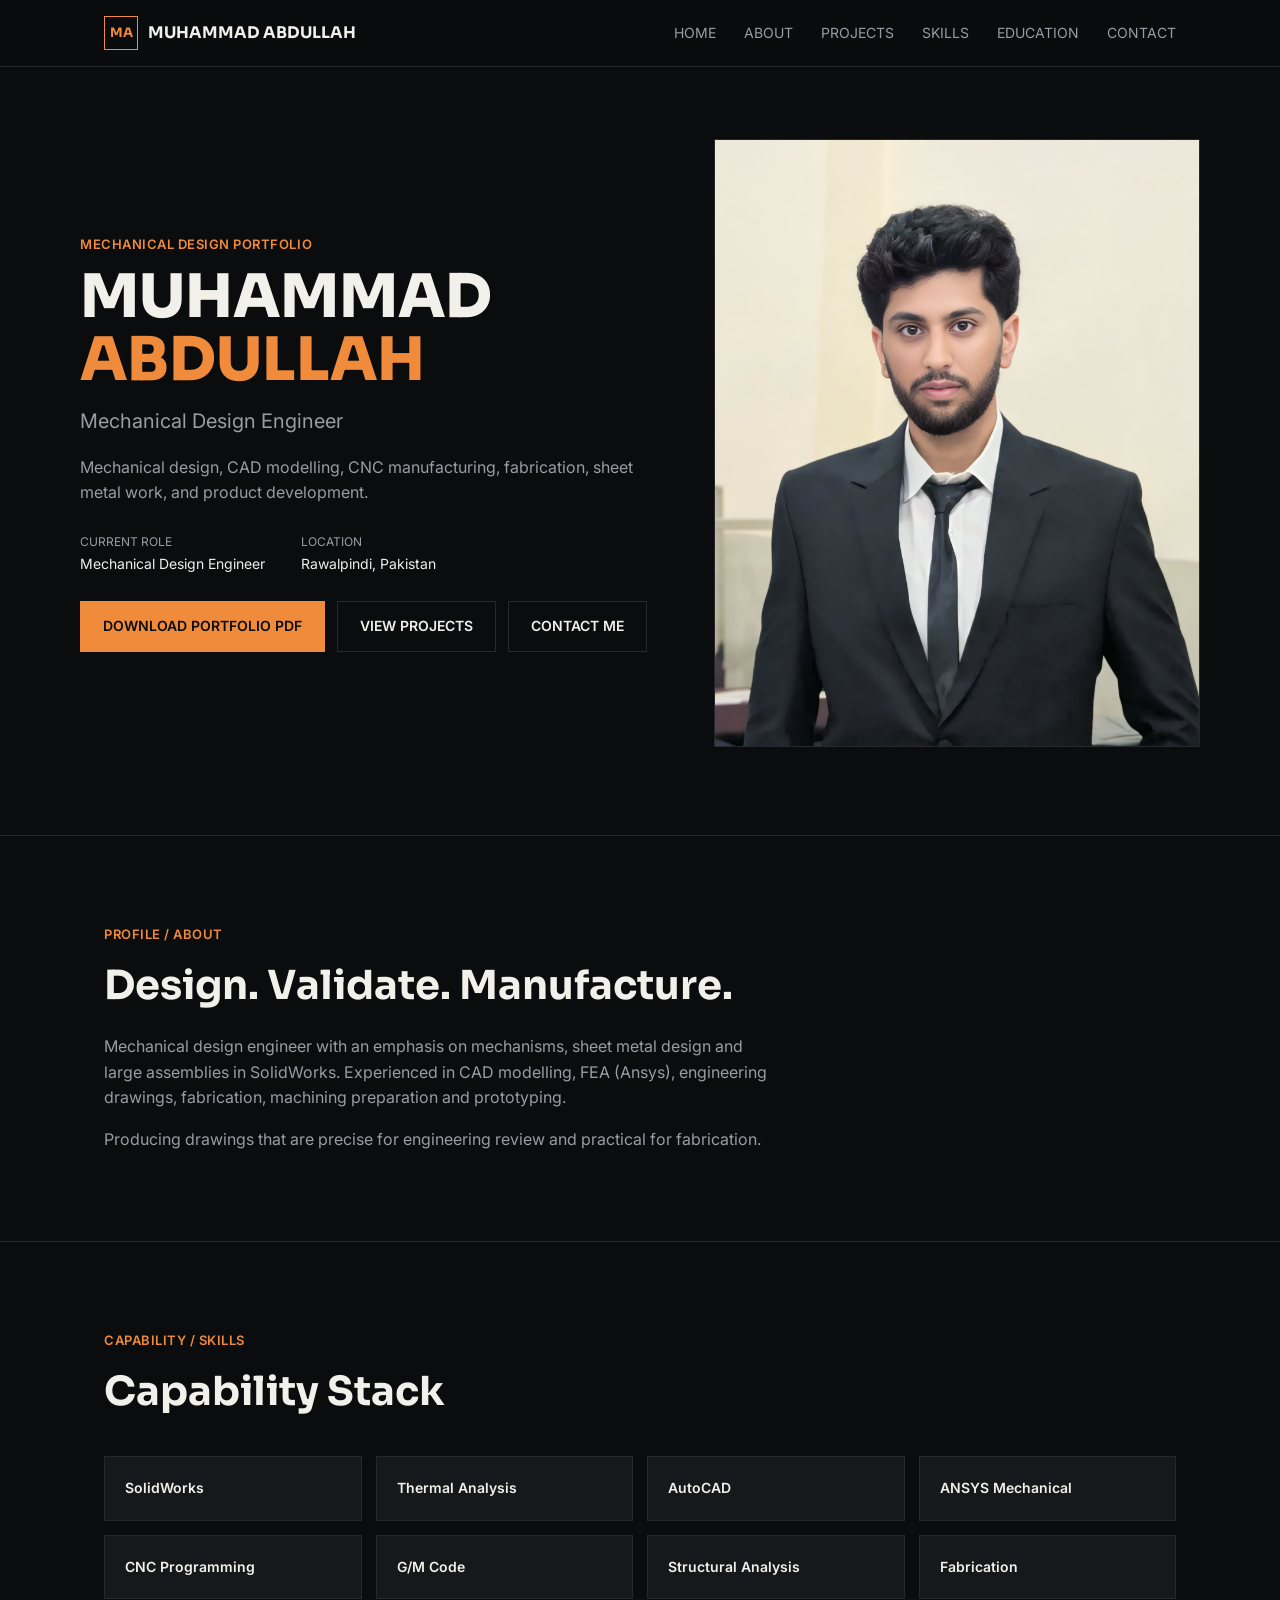
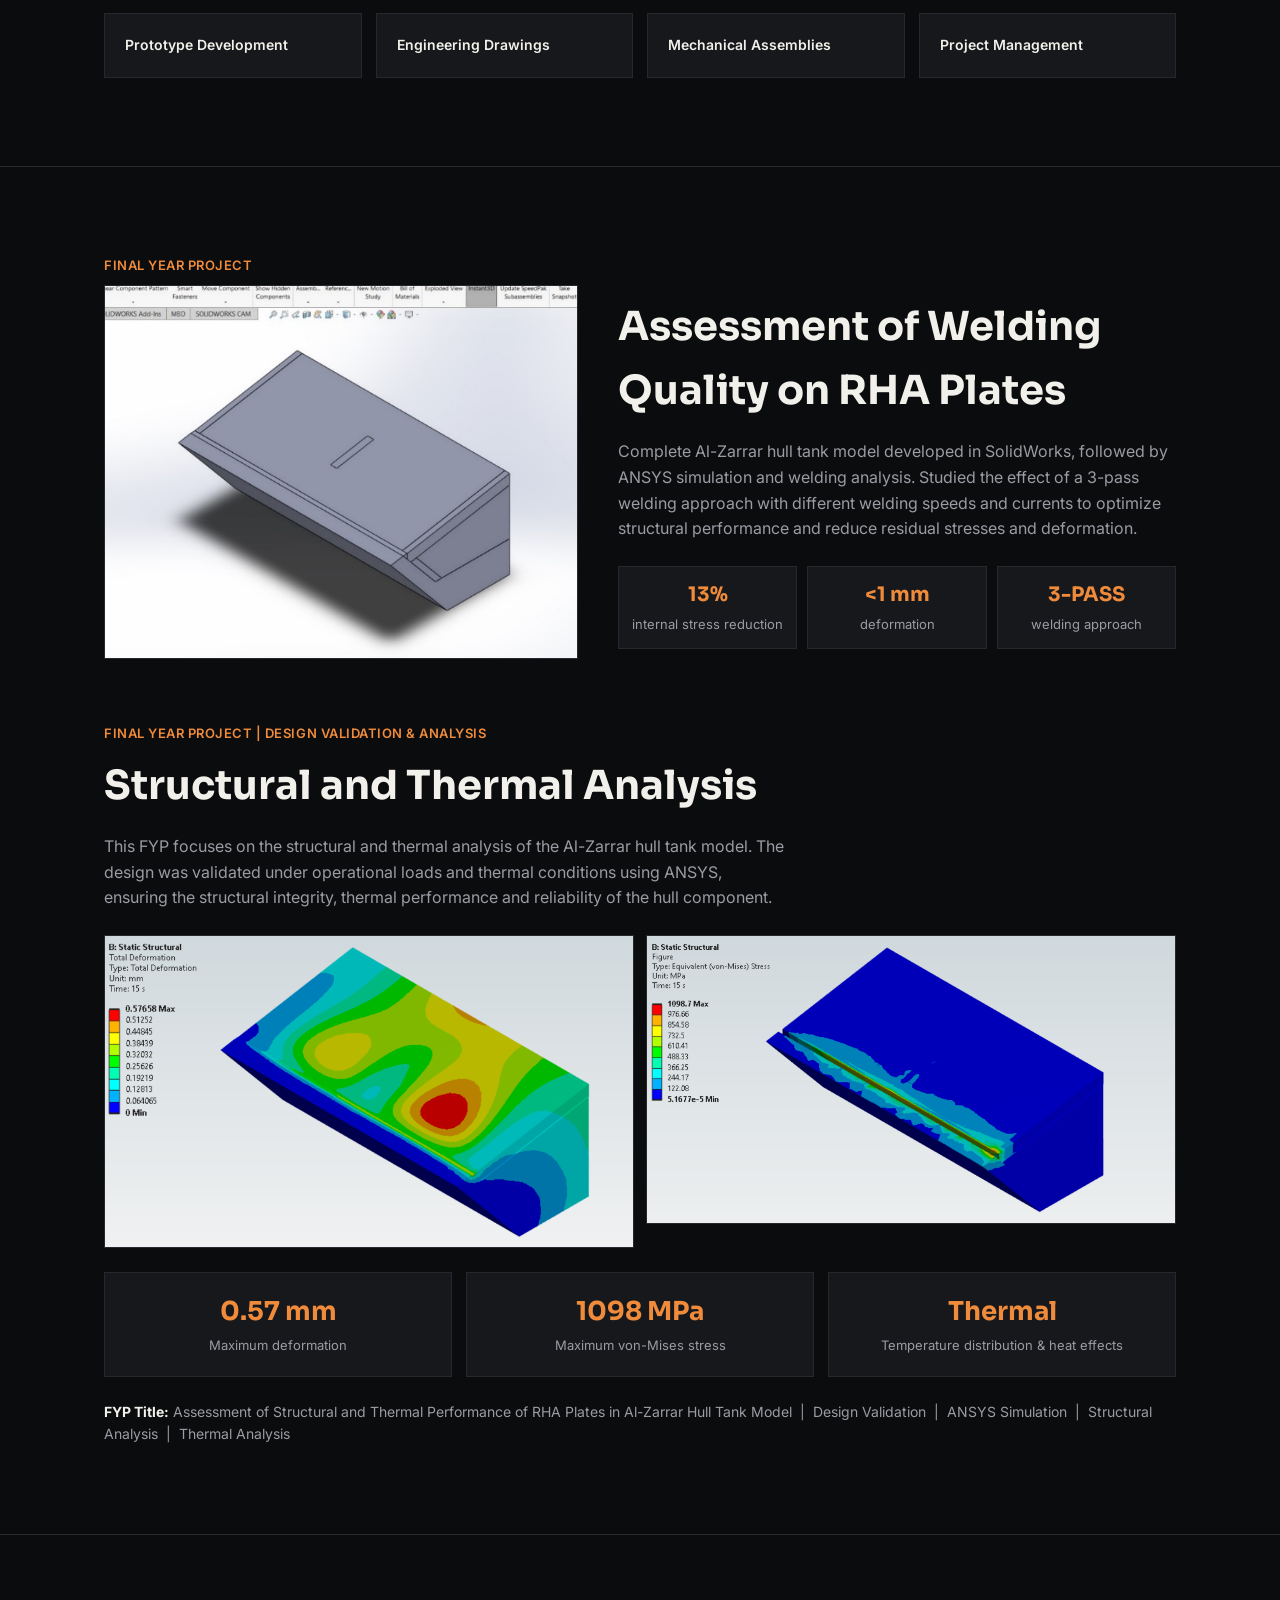
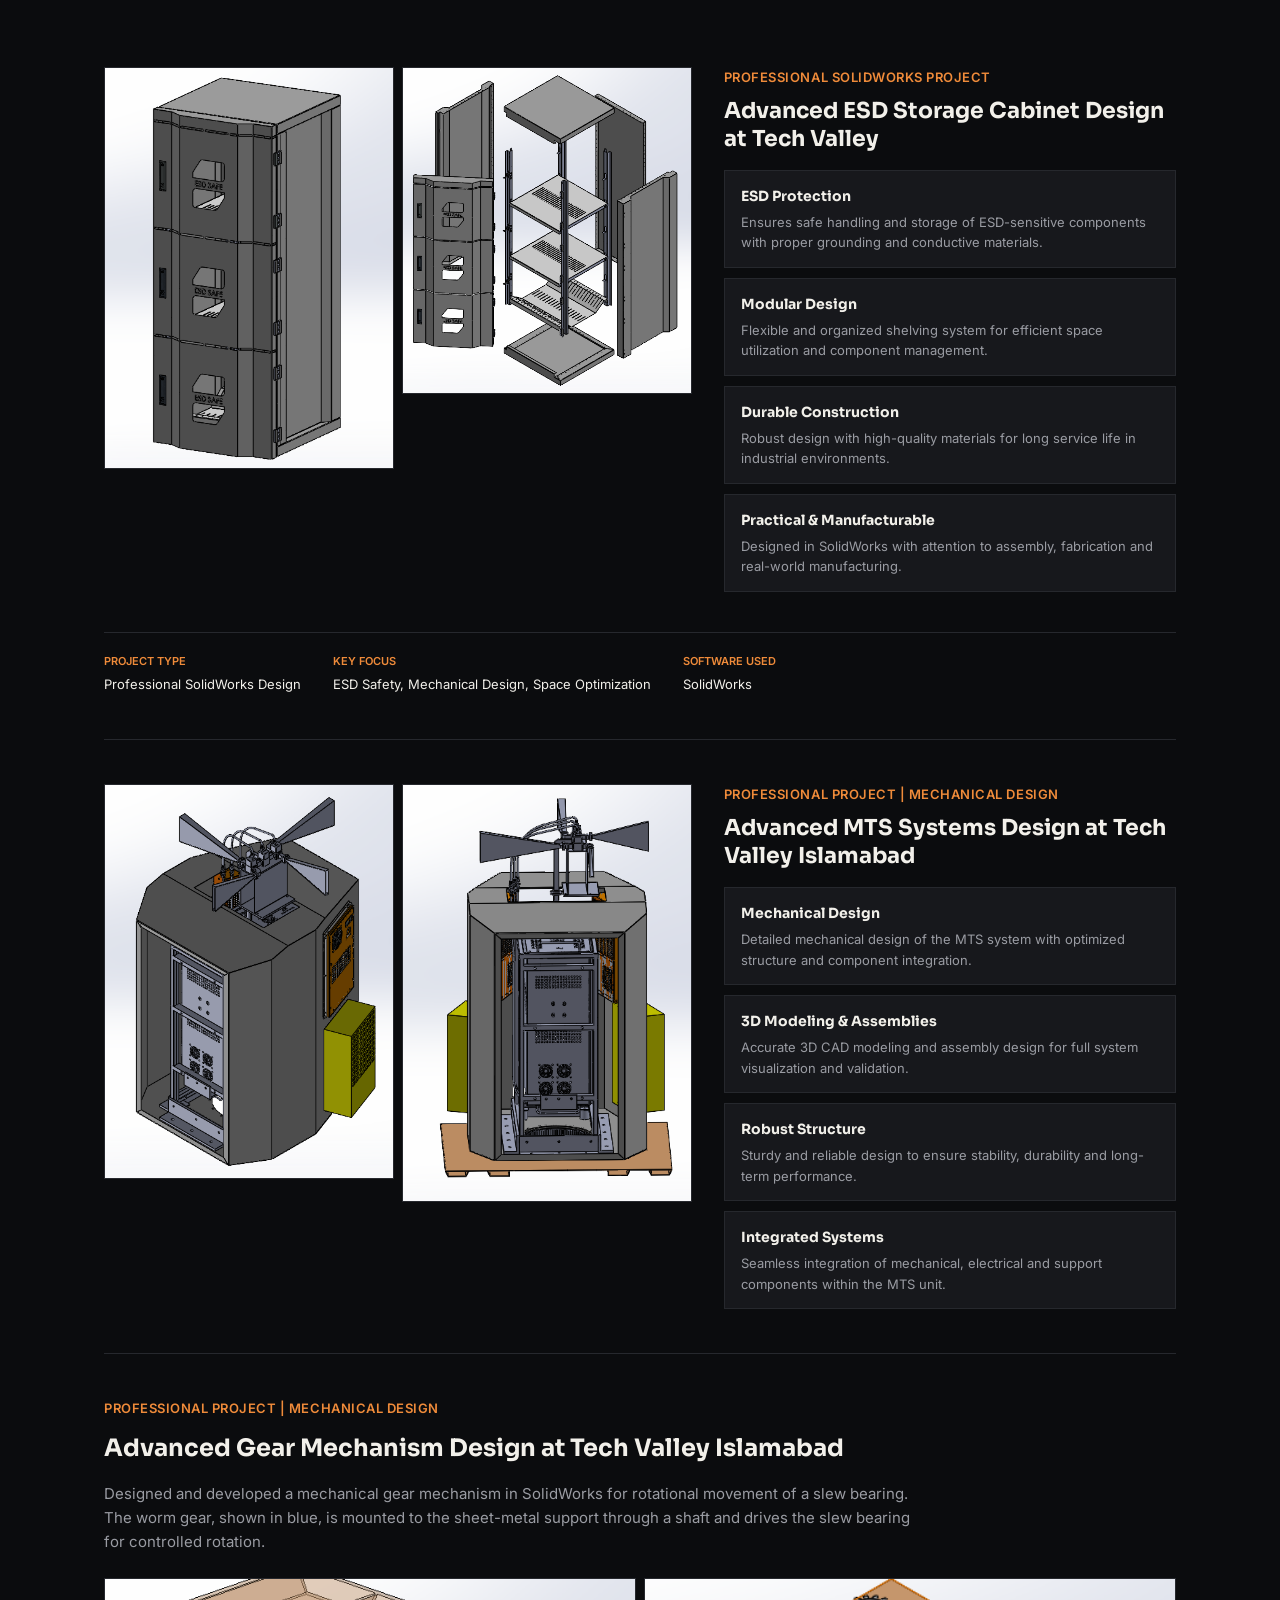
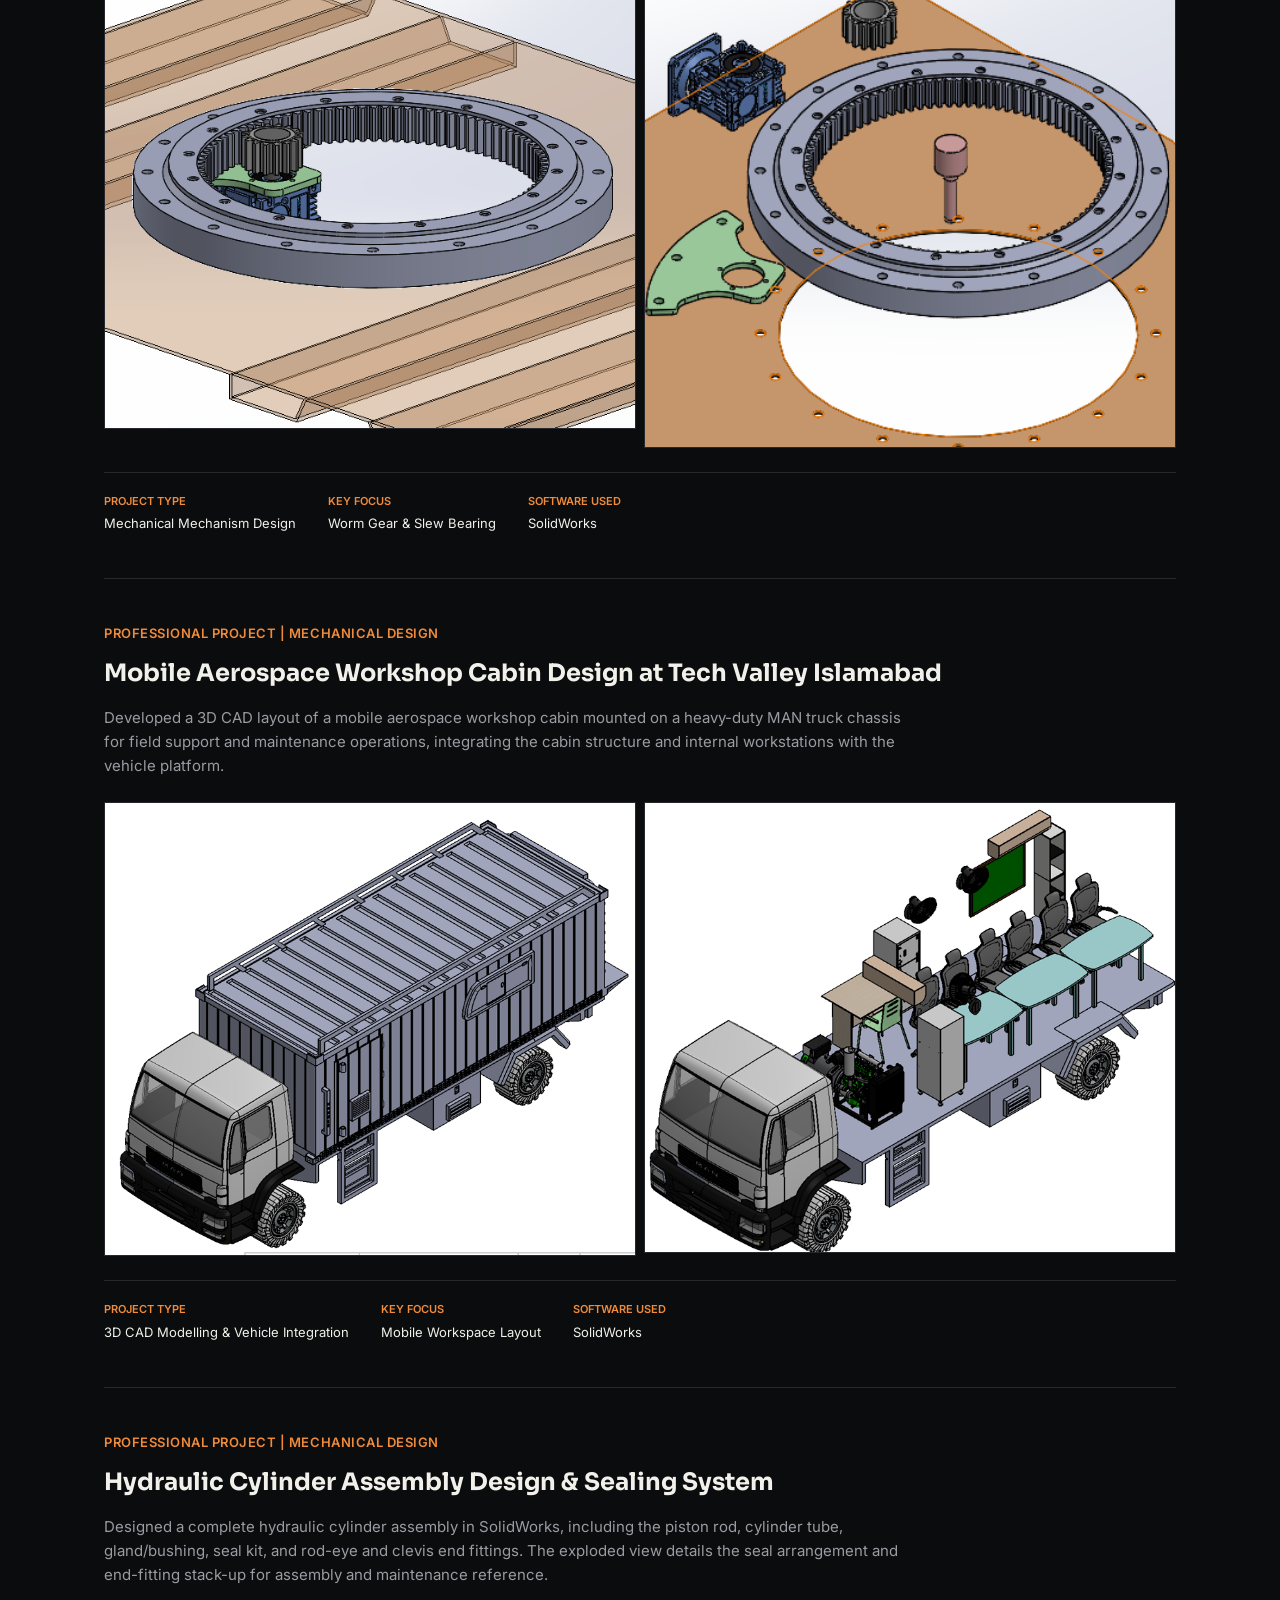
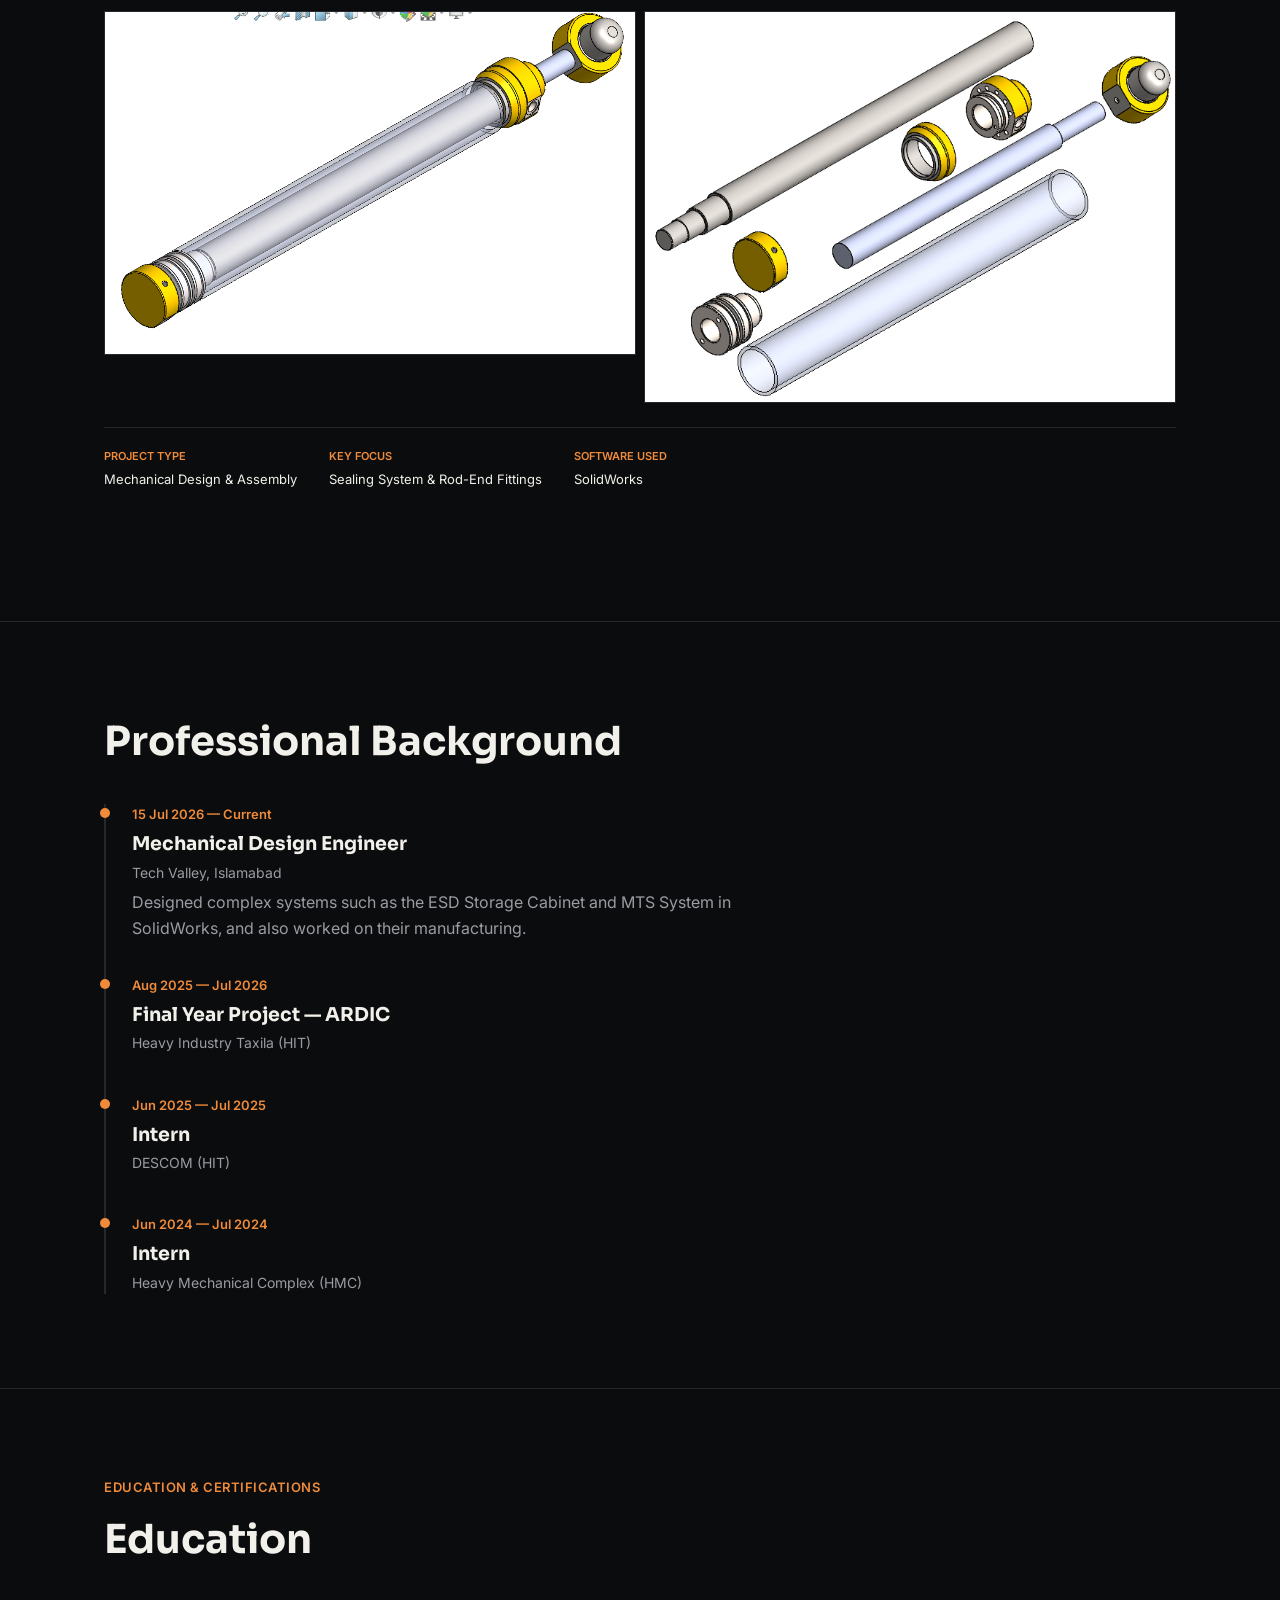
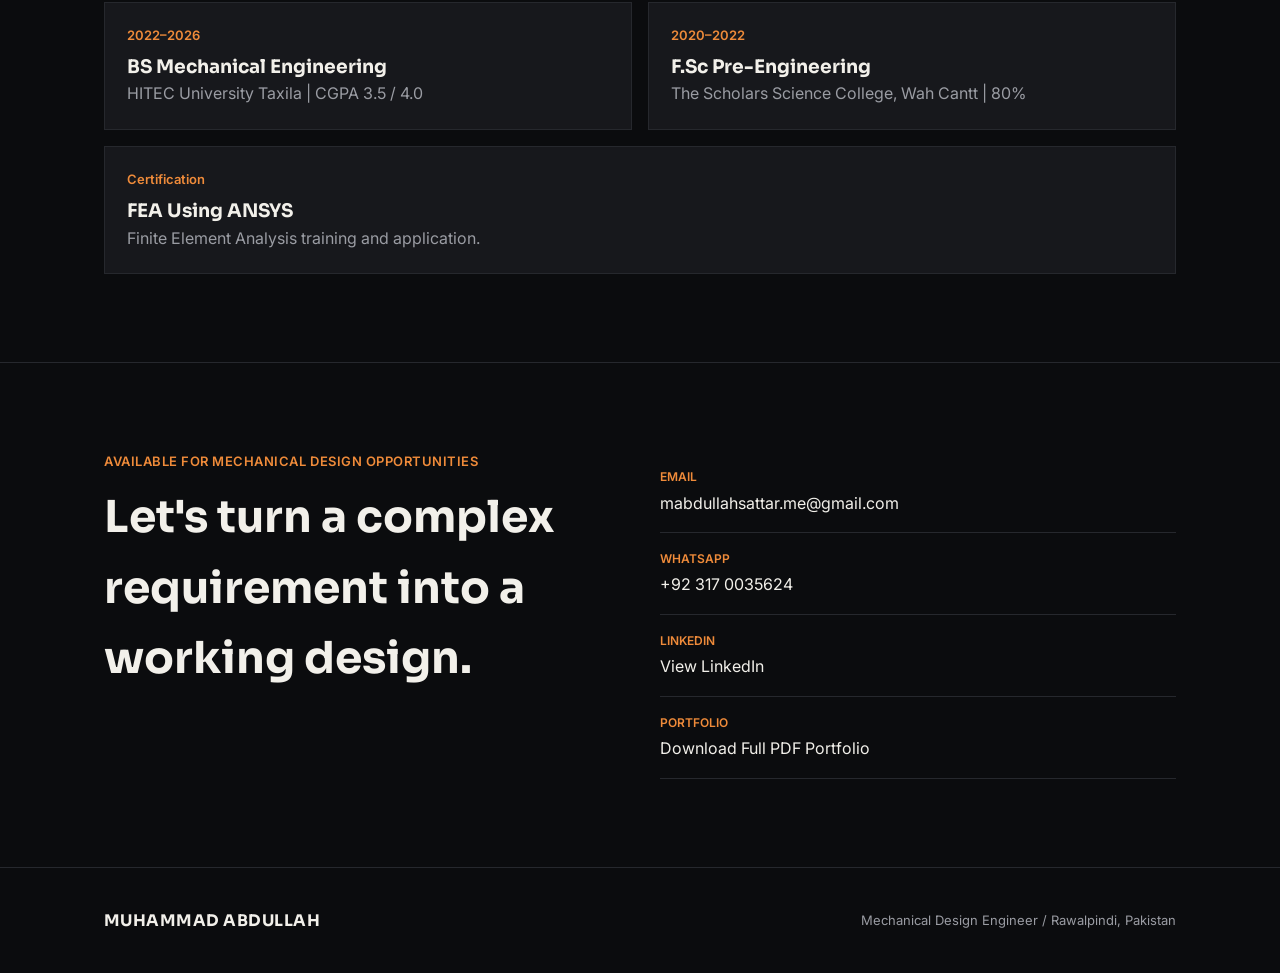
==== commit 60c01d3c: "Add files via upload" ====
--- a/index.html
+++ b/index.html
@@ -71,27 +71,37 @@
   .stat{border:1px solid var(--line);padding:18px;text-align:center;background:var(--card);}
   .stat b{display:block;color:var(--accent);font-size:26px;font-family:'Sora',sans-serif;}
   .stat span{font-size:13px;color:var(--muted);}
-  .fyp-single{max-width:460px;margin:28px auto 0;border:1px solid var(--line);}
+  .fyp-first{display:grid;grid-template-columns:0.85fr 1fr;gap:40px;align-items:center;margin-top:10px;}
+  .fyp-first img{border:1px solid var(--line);width:100%;}
+  .fyp-first .stat-row{gap:10px;}
+  .fyp-first .stat{padding:12px;}
+  .fyp-first .stat b{font-size:20px;}
+  @media(max-width:760px){.fyp-first{grid-template-columns:1fr;}.fyp-first img{order:-1;}}
   .fyp-double{display:grid;grid-template-columns:1fr 1fr;gap:12px;margin-top:24px;}
   .fyp-double img{border:1px solid var(--line);}
   @media(max-width:700px){.stat-row,.fyp-double{grid-template-columns:1fr;}}
 
-  .proj{display:grid;grid-template-columns:1fr 1fr;gap:32px;align-items:start;padding:44px 0;border-top:1px solid var(--line);}
+  .proj-full{padding:44px 0;border-top:1px solid var(--line);}
+  .proj-full:first-of-type{border-top:none;}
+  .proj-full h3{font-size:24px;margin:8px 0 14px;}
+  .proj-full > p{color:var(--muted);font-size:15px;max-width:820px;margin-bottom:24px;}
+  .proj-full .shots{grid-template-columns:1fr 1fr;}
+
+  .proj{display:grid;grid-template-columns:1.3fr 1fr;gap:32px;align-items:start;padding:44px 0;border-top:1px solid var(--line);}
   .proj:first-of-type{border-top:none;}
   .proj-num{color:var(--accent);font-weight:700;font-family:'Sora',sans-serif;}
   .proj h3{font-size:22px;margin:8px 0 10px;line-height:1.25;}
   .proj p{color:var(--muted);font-size:15px;margin-bottom:14px;}
   .tags{display:flex;gap:8px;flex-wrap:wrap;}
   .tag{border:1px solid var(--line);color:var(--muted);font-size:12px;padding:5px 10px;}
-  .shots{display:grid;grid-template-columns:1fr 1fr;gap:8px;}
-  .shots img{border:1px solid var(--line);aspect-ratio:1/1;object-fit:cover;}
+  .shots{display:grid;grid-template-columns:1fr 1fr;gap:8px;align-content:start;}
+  .shots img{border:1px solid var(--line);width:100%;height:auto;background:#f4f4f4;}
   @media(max-width:760px){.proj{grid-template-columns:1fr;}.proj.reverse .shots{order:-1;}}
 
-  .feat-grid{display:grid;grid-template-columns:1fr 1fr;gap:12px;margin-top:18px;}
-  .feat{background:var(--card);border:1px solid var(--line);padding:16px;}
-  .feat h4{font-size:14px;margin-bottom:6px;}
+  .feat-grid{display:flex;flex-direction:column;gap:10px;margin-top:18px;}
+  .feat{background:var(--card);border:1px solid var(--line);padding:14px 16px;}
+  .feat h4{font-size:14px;margin-bottom:4px;}
   .feat p{font-size:13px;color:var(--muted);margin:0;}
-  @media(max-width:600px){.feat-grid{grid-template-columns:1fr;}}
 
   .proj-meta{grid-column:1/-1;display:flex;gap:32px;flex-wrap:wrap;margin-top:8px;padding-top:20px;border-top:1px solid var(--line);font-size:13px;}
   .proj-meta div span{display:block;color:var(--accent);font-size:11px;font-weight:600;margin-bottom:3px;text-transform:uppercase;}
@@ -166,14 +176,18 @@
 <section id="fyp">
   <div class="wrap">
     <div class="kicker">Final Year Project</div>
-    <h2>Assessment of Welding Quality on RHA Plates</h2>
-    <p class="lede">Complete Al-Zarrar hull tank model developed in SolidWorks, followed by ANSYS simulation and welding analysis. Studied the effect of a 3-pass welding approach with different welding speeds and currents to optimize structural performance and reduce residual stresses and deformation.</p>
-    <div class="stat-row">
-      <div class="stat"><b>13%</b><span>internal stress reduction</span></div>
-      <div class="stat"><b>&lt;1 mm</b><span>deformation</span></div>
-      <div class="stat"><b>3-PASS</b><span>welding approach</span></div>
-    </div>
-    <div class="fyp-single"><img src="assets/3D_Model_of_Tank.png" alt="Al-Zarrar hull tank 3D model"></div>
+    <div class="fyp-first">
+      <img src="assets/3D_Model_of_Tank.png" alt="Al-Zarrar hull tank 3D model">
+      <div>
+        <h2>Assessment of Welding Quality on RHA Plates</h2>
+        <p class="lede">Complete Al-Zarrar hull tank model developed in SolidWorks, followed by ANSYS simulation and welding analysis. Studied the effect of a 3-pass welding approach with different welding speeds and currents to optimize structural performance and reduce residual stresses and deformation.</p>
+        <div class="stat-row">
+          <div class="stat"><b>13%</b><span>internal stress reduction</span></div>
+          <div class="stat"><b>&lt;1 mm</b><span>deformation</span></div>
+          <div class="stat"><b>3-PASS</b><span>welding approach</span></div>
+        </div>
+      </div>
+    </div>
 
     <div class="kicker" style="margin-top:64px;">Final Year Project | Design Validation &amp; Analysis</div>
     <h2>Structural and Thermal Analysis</h2>
@@ -227,42 +241,36 @@
       </div>
     </div>
 
-    <div class="proj">
-      <div>
-        <div class="kicker">Professional Project | Mechanical Design</div>
-        <h3>Advanced Gear Mechanism Design at Tech Valley Islamabad</h3>
-        <p>Designed and developed a mechanical gear mechanism in SolidWorks for rotational movement of a slew bearing. The worm gear, shown in blue, is mounted to the sheet-metal support through a shaft and drives the slew bearing for controlled rotation.</p>
-      </div>
+    <div class="proj-full">
+      <div class="kicker">Professional Project | Mechanical Design</div>
+      <h3>Advanced Gear Mechanism Design at Tech Valley Islamabad</h3>
+      <p>Designed and developed a mechanical gear mechanism in SolidWorks for rotational movement of a slew bearing. The worm gear, shown in blue, is mounted to the sheet-metal support through a shaft and drives the slew bearing for controlled rotation.</p>
       <div class="shots"><img src="assets/Gear_Assembly_fig-1.png" alt="Gear mechanism assembly"><img src="assets/Gear_Mechanism.png" alt="Gear mechanism top view"></div>
-      <div class="proj-meta">
+      <div class="proj-meta" style="margin-top:24px;">
         <div><span>Project Type</span>Mechanical Mechanism Design</div>
         <div><span>Key Focus</span>Worm Gear &amp; Slew Bearing</div>
         <div><span>Software Used</span>SolidWorks</div>
       </div>
     </div>
 
-    <div class="proj">
-      <div>
-        <div class="kicker">Professional Project | Mechanical Design</div>
-        <h3>Mobile Aerospace Workshop Cabin Design at Tech Valley Islamabad</h3>
-        <p>Developed a 3D CAD layout of a mobile aerospace workshop cabin mounted on a heavy-duty MAN truck chassis for field support and maintenance operations, integrating the cabin structure and internal workstations with the vehicle platform.</p>
-      </div>
+    <div class="proj-full">
+      <div class="kicker">Professional Project | Mechanical Design</div>
+      <h3>Mobile Aerospace Workshop Cabin Design at Tech Valley Islamabad</h3>
+      <p>Developed a 3D CAD layout of a mobile aerospace workshop cabin mounted on a heavy-duty MAN truck chassis for field support and maintenance operations, integrating the cabin structure and internal workstations with the vehicle platform.</p>
       <div class="shots"><img src="assets/Aerospace_Container_fig-1.png" alt="Mobile aerospace workshop cabin closed"><img src="assets/Aerospace_fig-2.png" alt="Mobile aerospace workshop cabin interior"></div>
-      <div class="proj-meta">
+      <div class="proj-meta" style="margin-top:24px;">
         <div><span>Project Type</span>3D CAD Modelling &amp; Vehicle Integration</div>
         <div><span>Key Focus</span>Mobile Workspace Layout</div>
         <div><span>Software Used</span>SolidWorks</div>
       </div>
     </div>
 
-    <div class="proj">
-      <div>
-        <div class="kicker">Professional Project | Mechanical Design</div>
-        <h3>Hydraulic Cylinder Assembly Design &amp; Sealing System</h3>
-        <p>Designed a complete hydraulic cylinder assembly in SolidWorks, including the piston rod, cylinder tube, gland/bushing, seal kit, and rod-eye and clevis end fittings. The exploded view details the seal arrangement and end-fitting stack-up for assembly and maintenance reference.</p>
-      </div>
+    <div class="proj-full">
+      <div class="kicker">Professional Project | Mechanical Design</div>
+      <h3>Hydraulic Cylinder Assembly Design &amp; Sealing System</h3>
+      <p>Designed a complete hydraulic cylinder assembly in SolidWorks, including the piston rod, cylinder tube, gland/bushing, seal kit, and rod-eye and clevis end fittings. The exploded view details the seal arrangement and end-fitting stack-up for assembly and maintenance reference.</p>
       <div class="shots"><img src="assets/Hydraulic_Cylinder_Assembly.png" alt="Hydraulic cylinder assembled view"><img src="assets/Hydraulic_Cylinder_Assembly_1.png" alt="Hydraulic cylinder exploded view"></div>
-      <div class="proj-meta">
+      <div class="proj-meta" style="margin-top:24px;">
         <div><span>Project Type</span>Mechanical Design &amp; Assembly</div>
         <div><span>Key Focus</span>Sealing System &amp; Rod-End Fittings</div>
         <div><span>Software Used</span>SolidWorks</div>
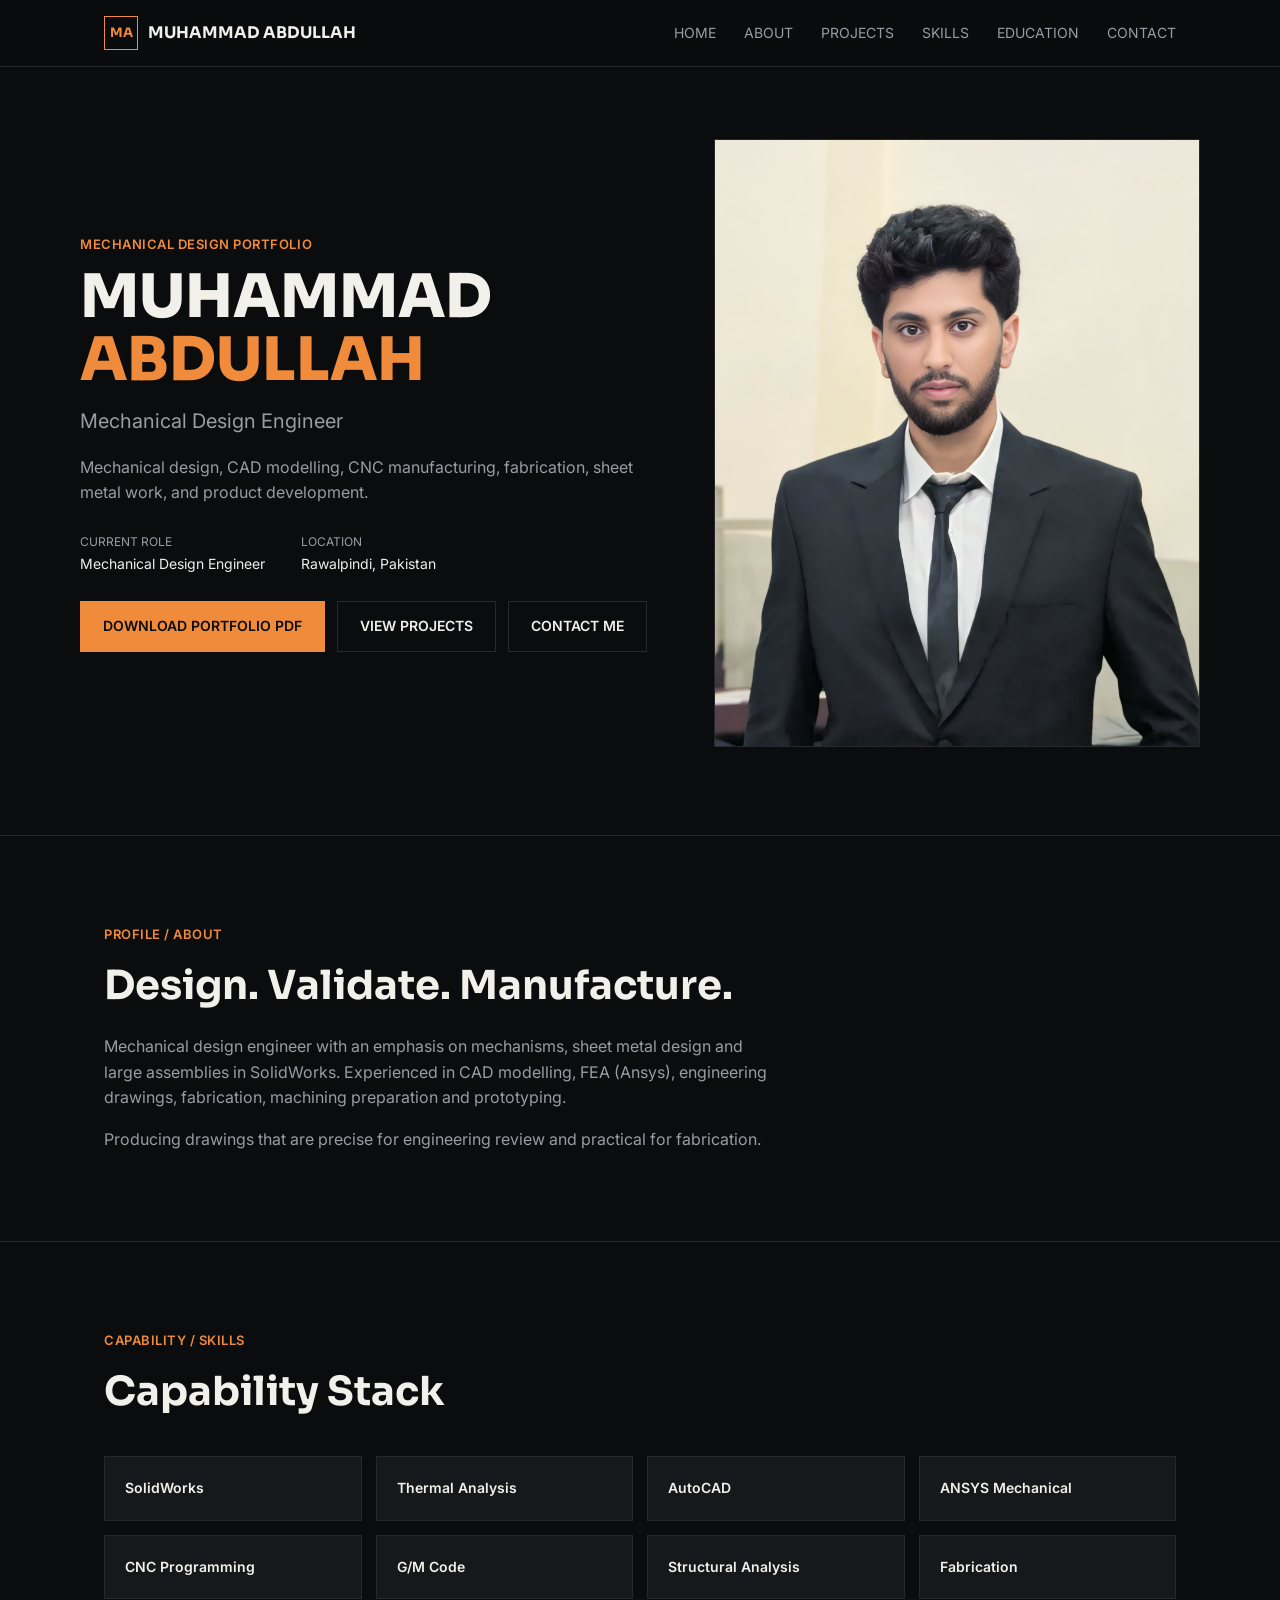
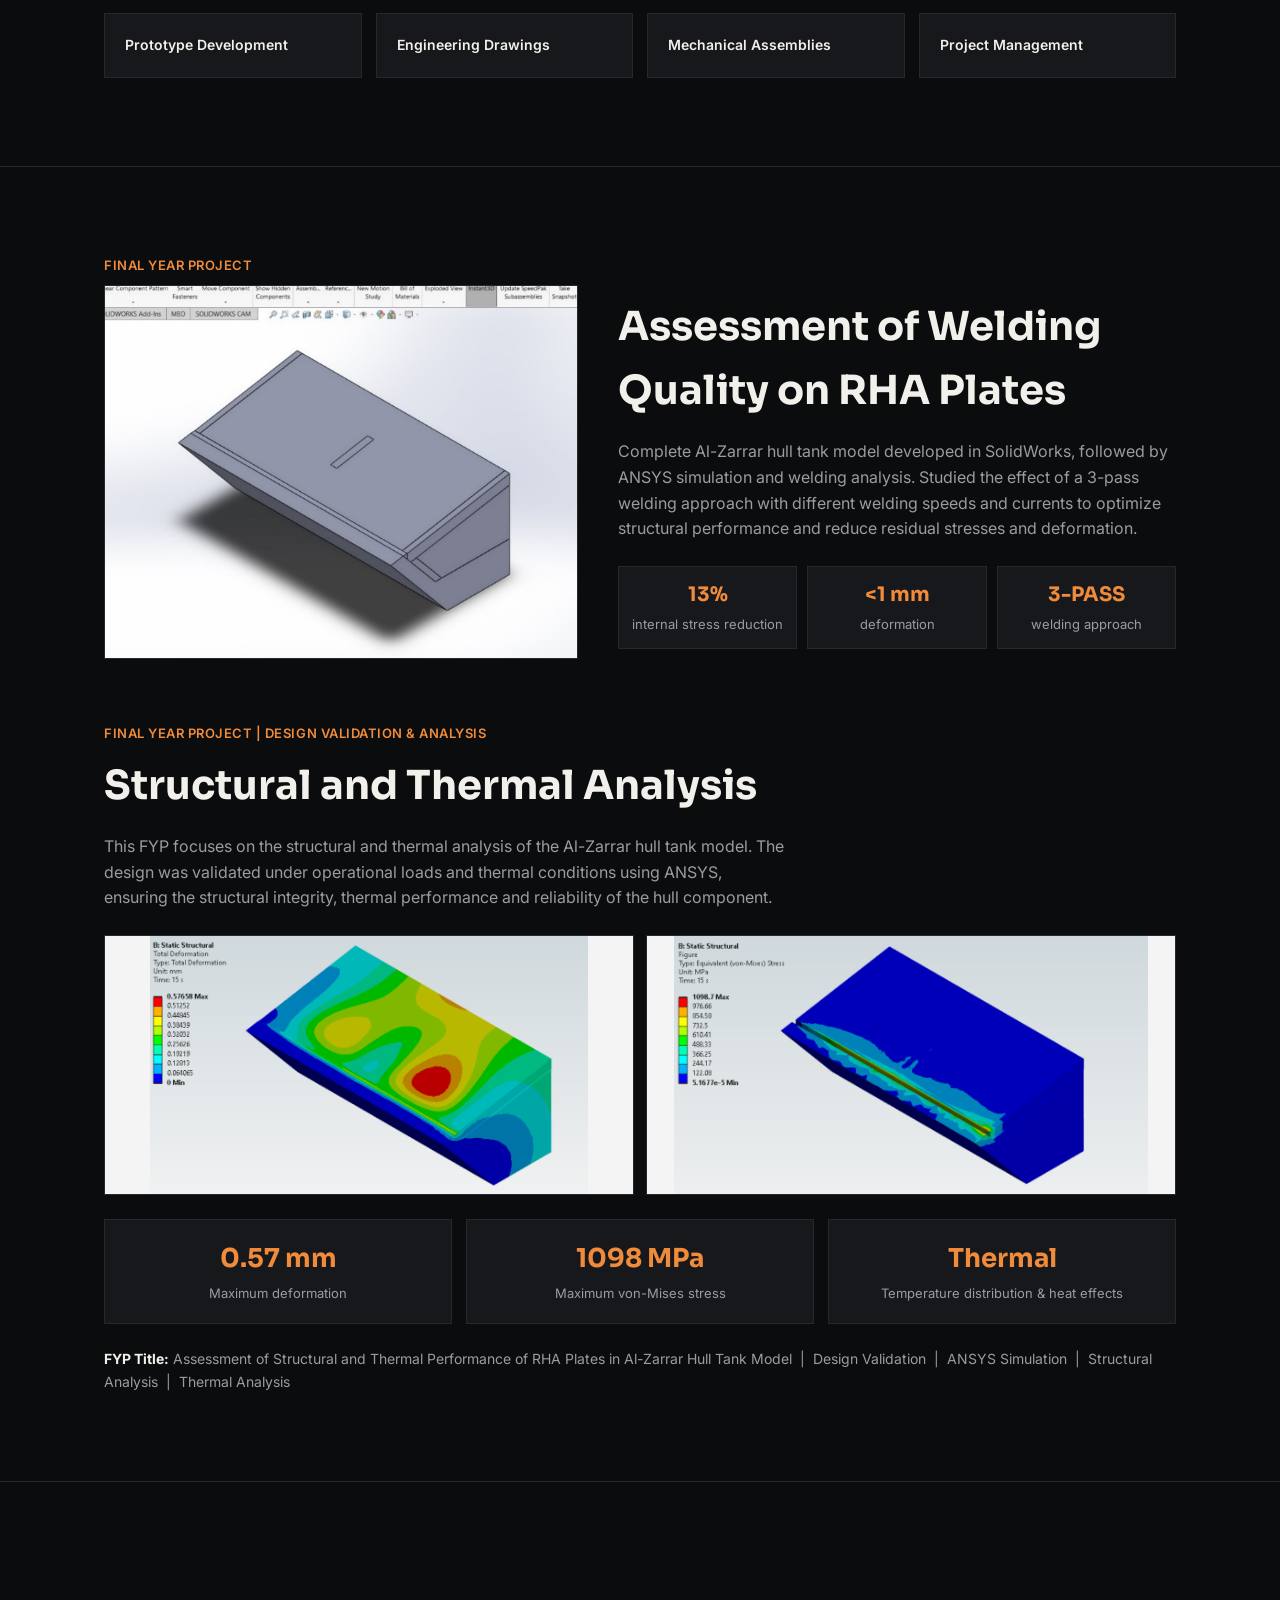
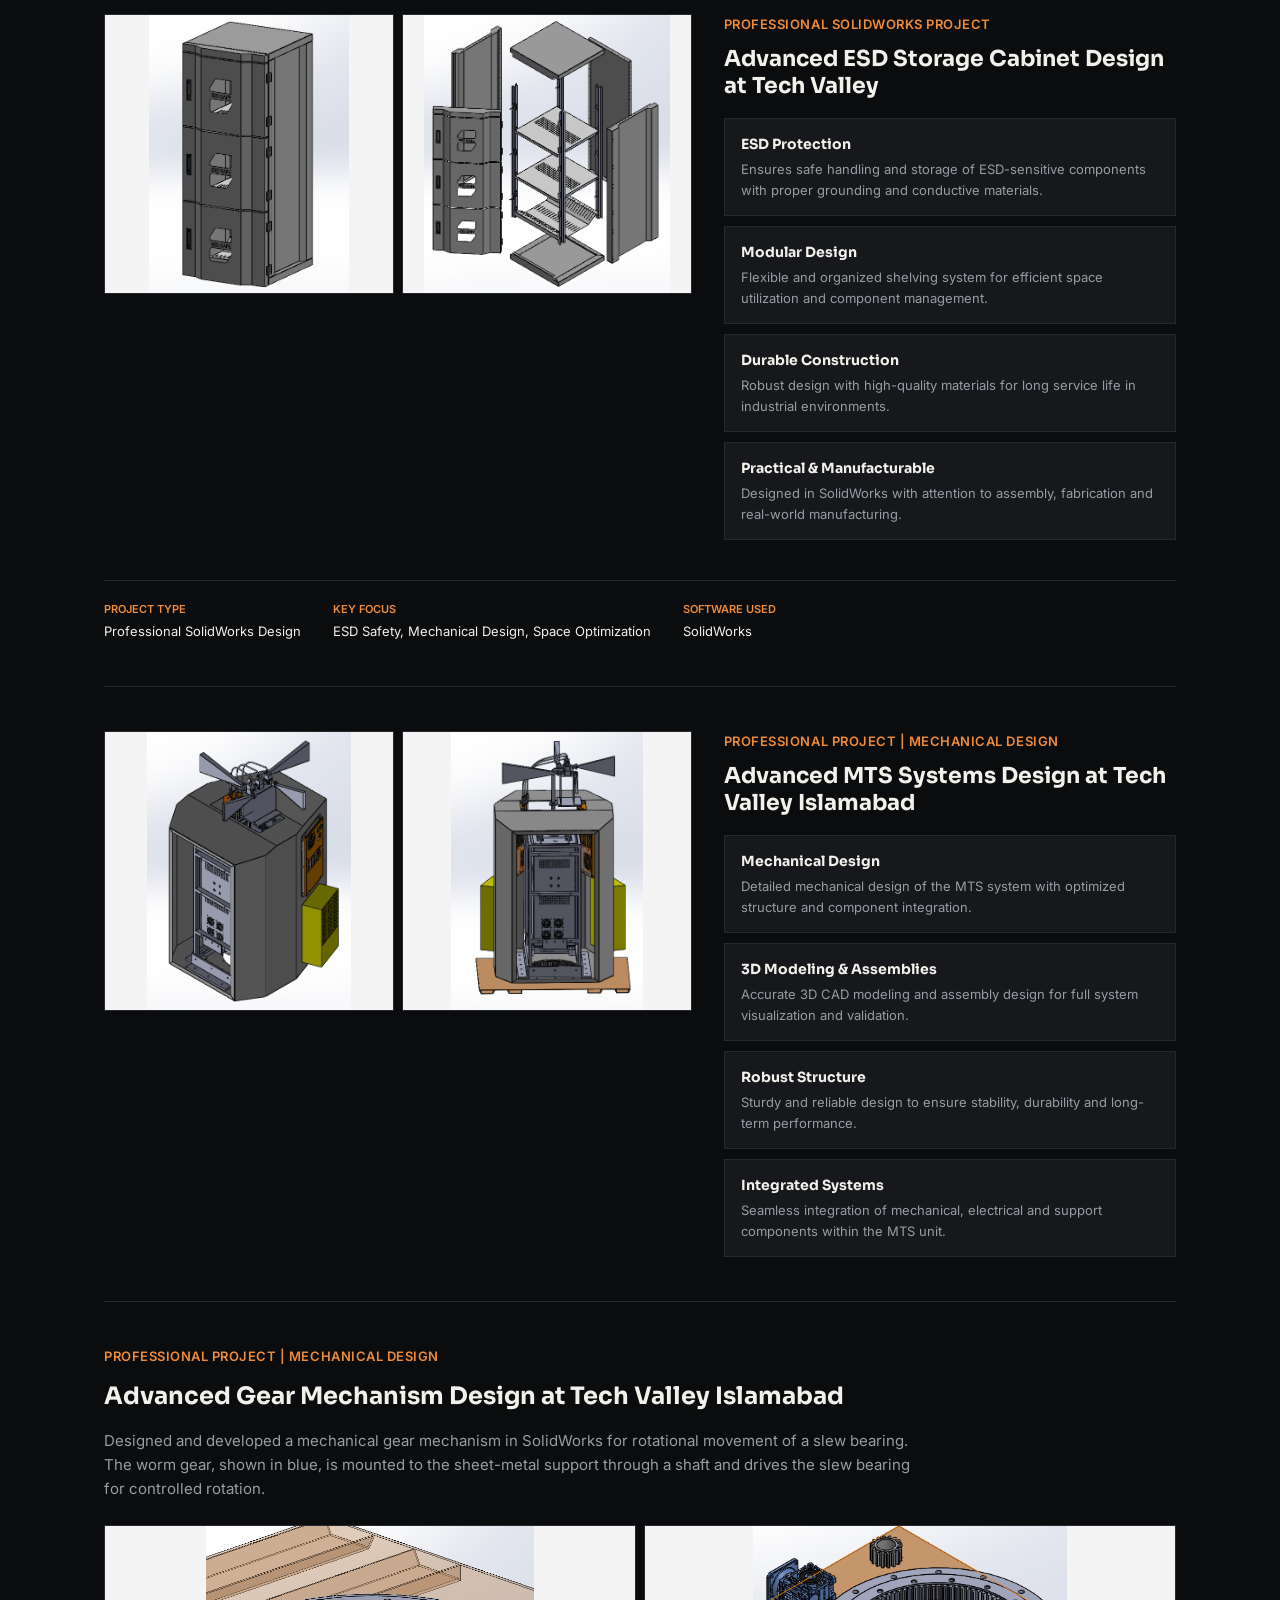
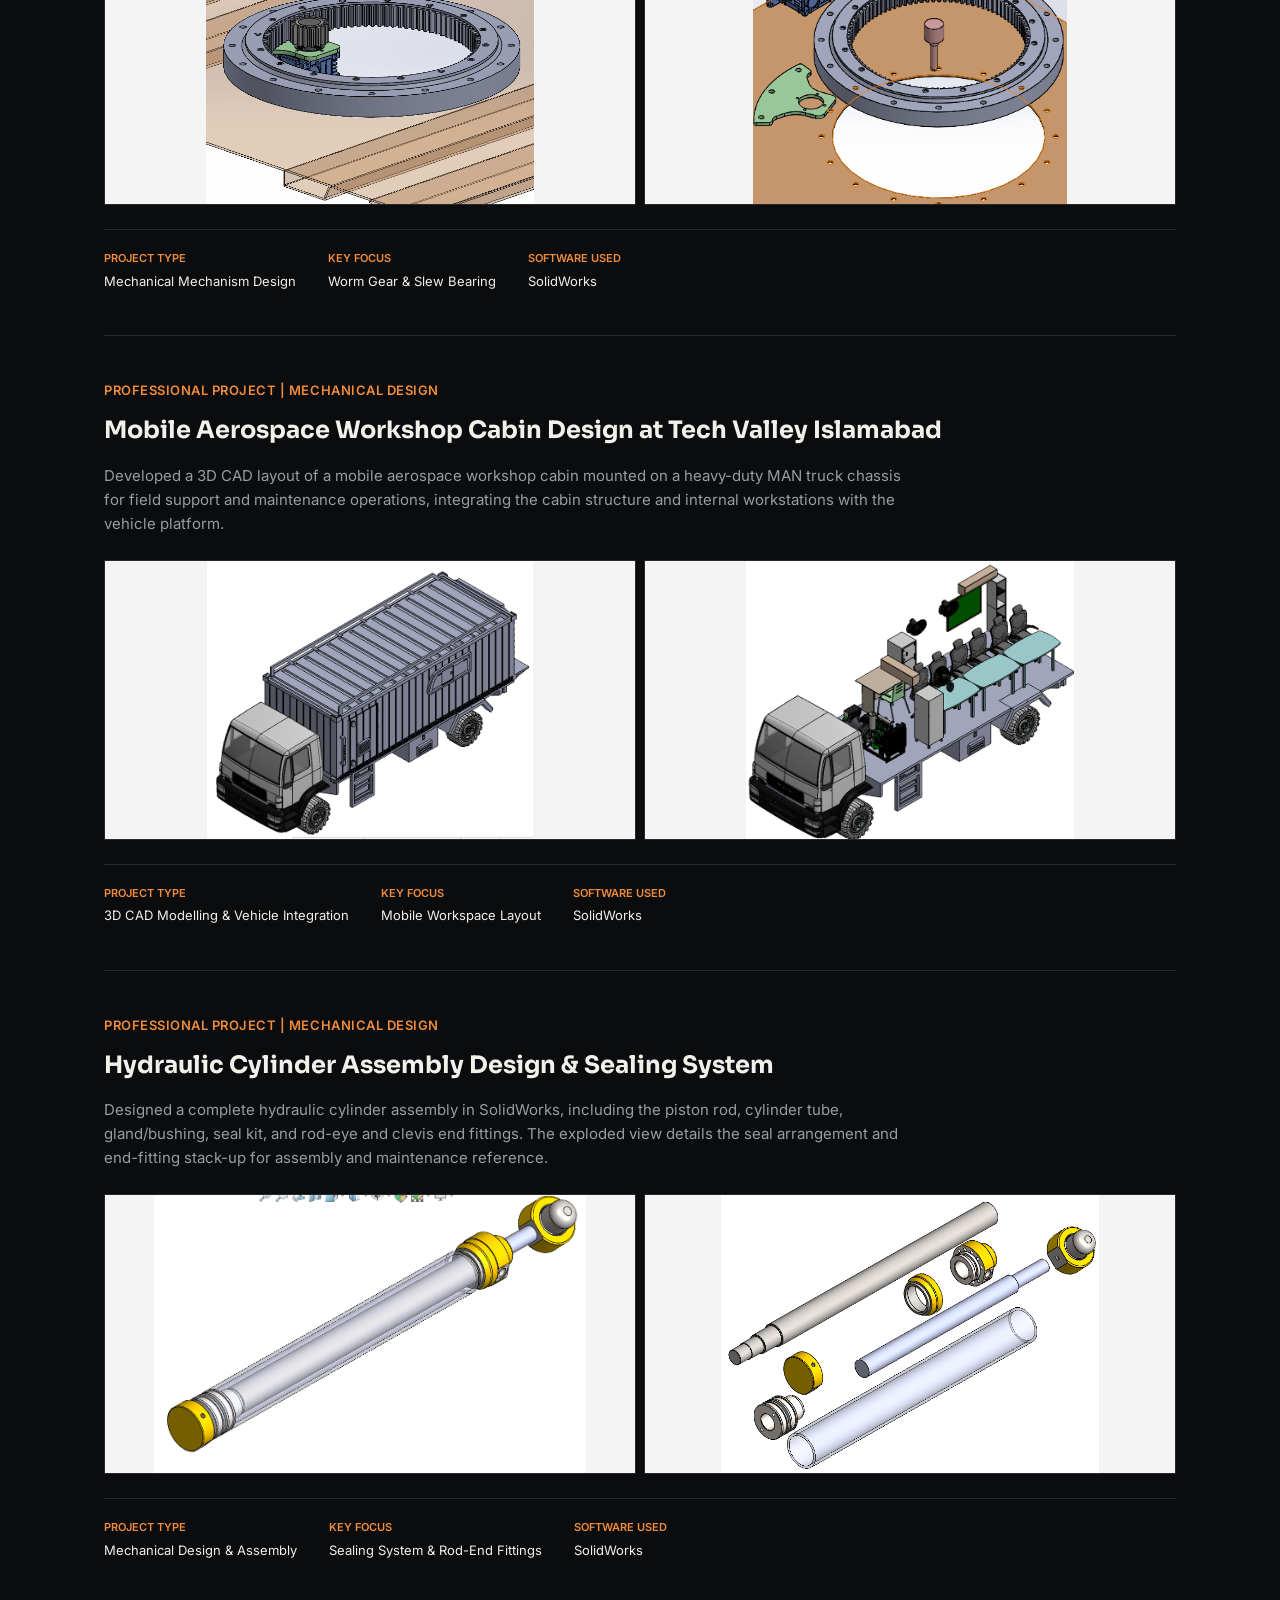
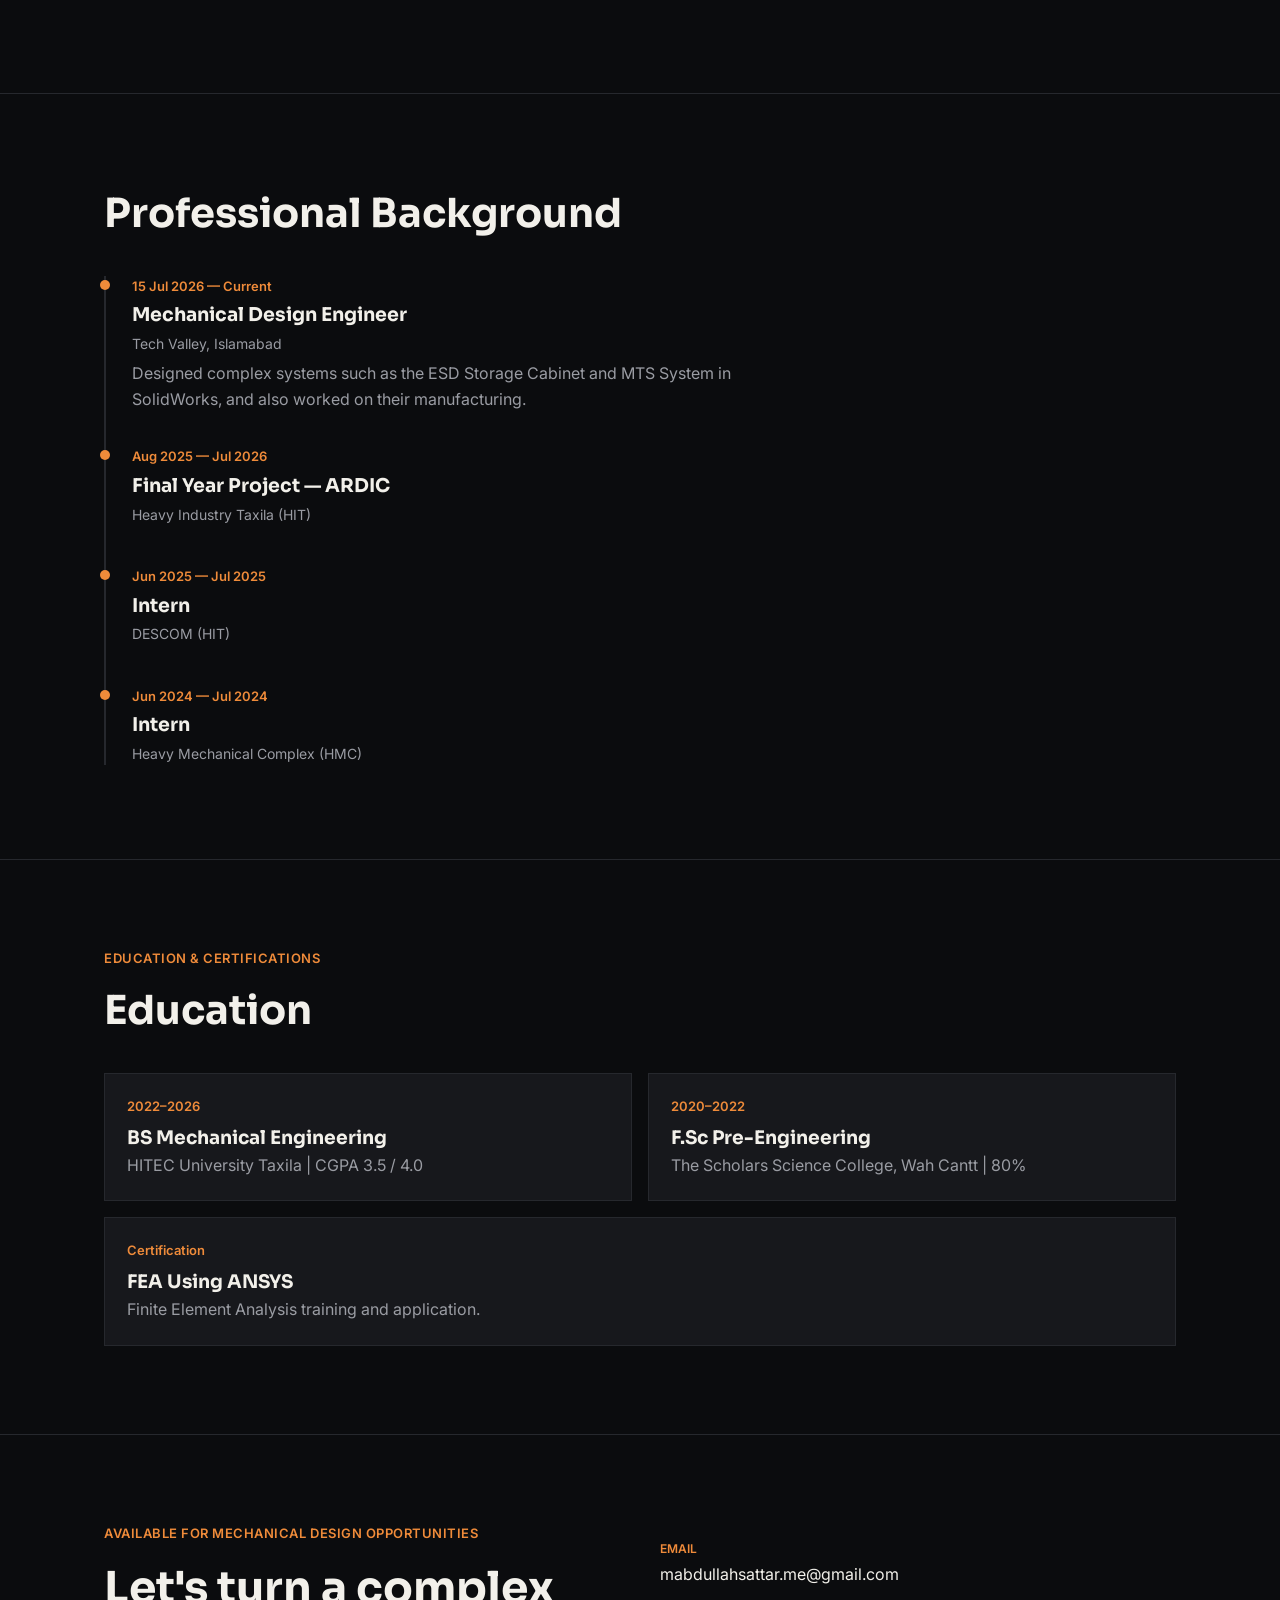
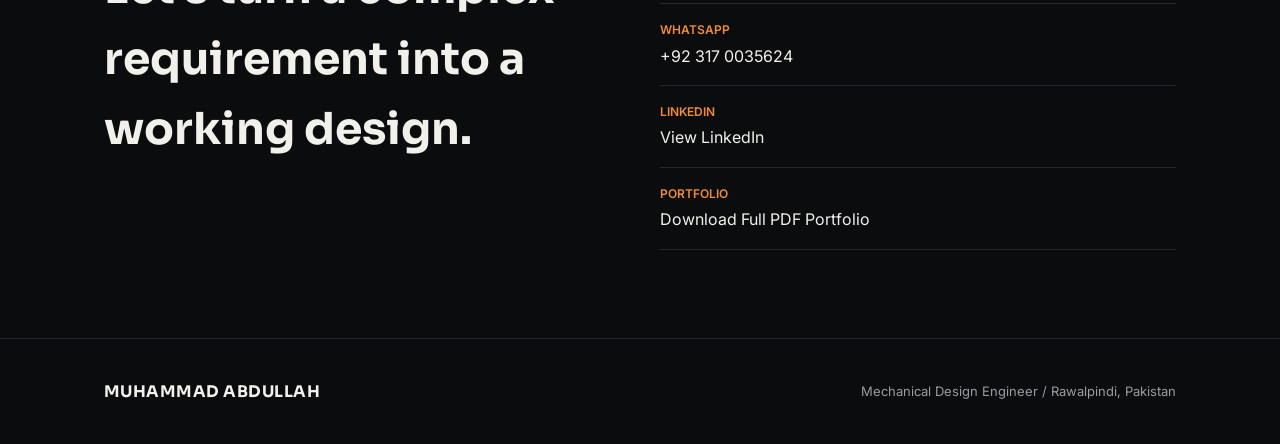
==== commit 4880e02f: "Add files via upload" ====
--- a/index.html
+++ b/index.html
@@ -78,7 +78,7 @@
   .fyp-first .stat b{font-size:20px;}
   @media(max-width:760px){.fyp-first{grid-template-columns:1fr;}.fyp-first img{order:-1;}}
   .fyp-double{display:grid;grid-template-columns:1fr 1fr;gap:12px;margin-top:24px;}
-  .fyp-double img{border:1px solid var(--line);}
+  .fyp-double img{border:1px solid var(--line);height:260px;width:100%;object-fit:contain;background:#f4f4f4;}
   @media(max-width:700px){.stat-row,.fyp-double{grid-template-columns:1fr;}}
 
   .proj-full{padding:44px 0;border-top:1px solid var(--line);}
@@ -95,7 +95,8 @@
   .tags{display:flex;gap:8px;flex-wrap:wrap;}
   .tag{border:1px solid var(--line);color:var(--muted);font-size:12px;padding:5px 10px;}
   .shots{display:grid;grid-template-columns:1fr 1fr;gap:8px;align-content:start;}
-  .shots img{border:1px solid var(--line);width:100%;height:auto;background:#f4f4f4;}
+  .shots img{border:1px solid var(--line);width:100%;height:280px;object-fit:contain;background:#f4f4f4;}
+  @media(max-width:600px){.shots img{height:220px;}}
   @media(max-width:760px){.proj{grid-template-columns:1fr;}.proj.reverse .shots{order:-1;}}
 
   .feat-grid{display:flex;flex-direction:column;gap:10px;margin-top:18px;}
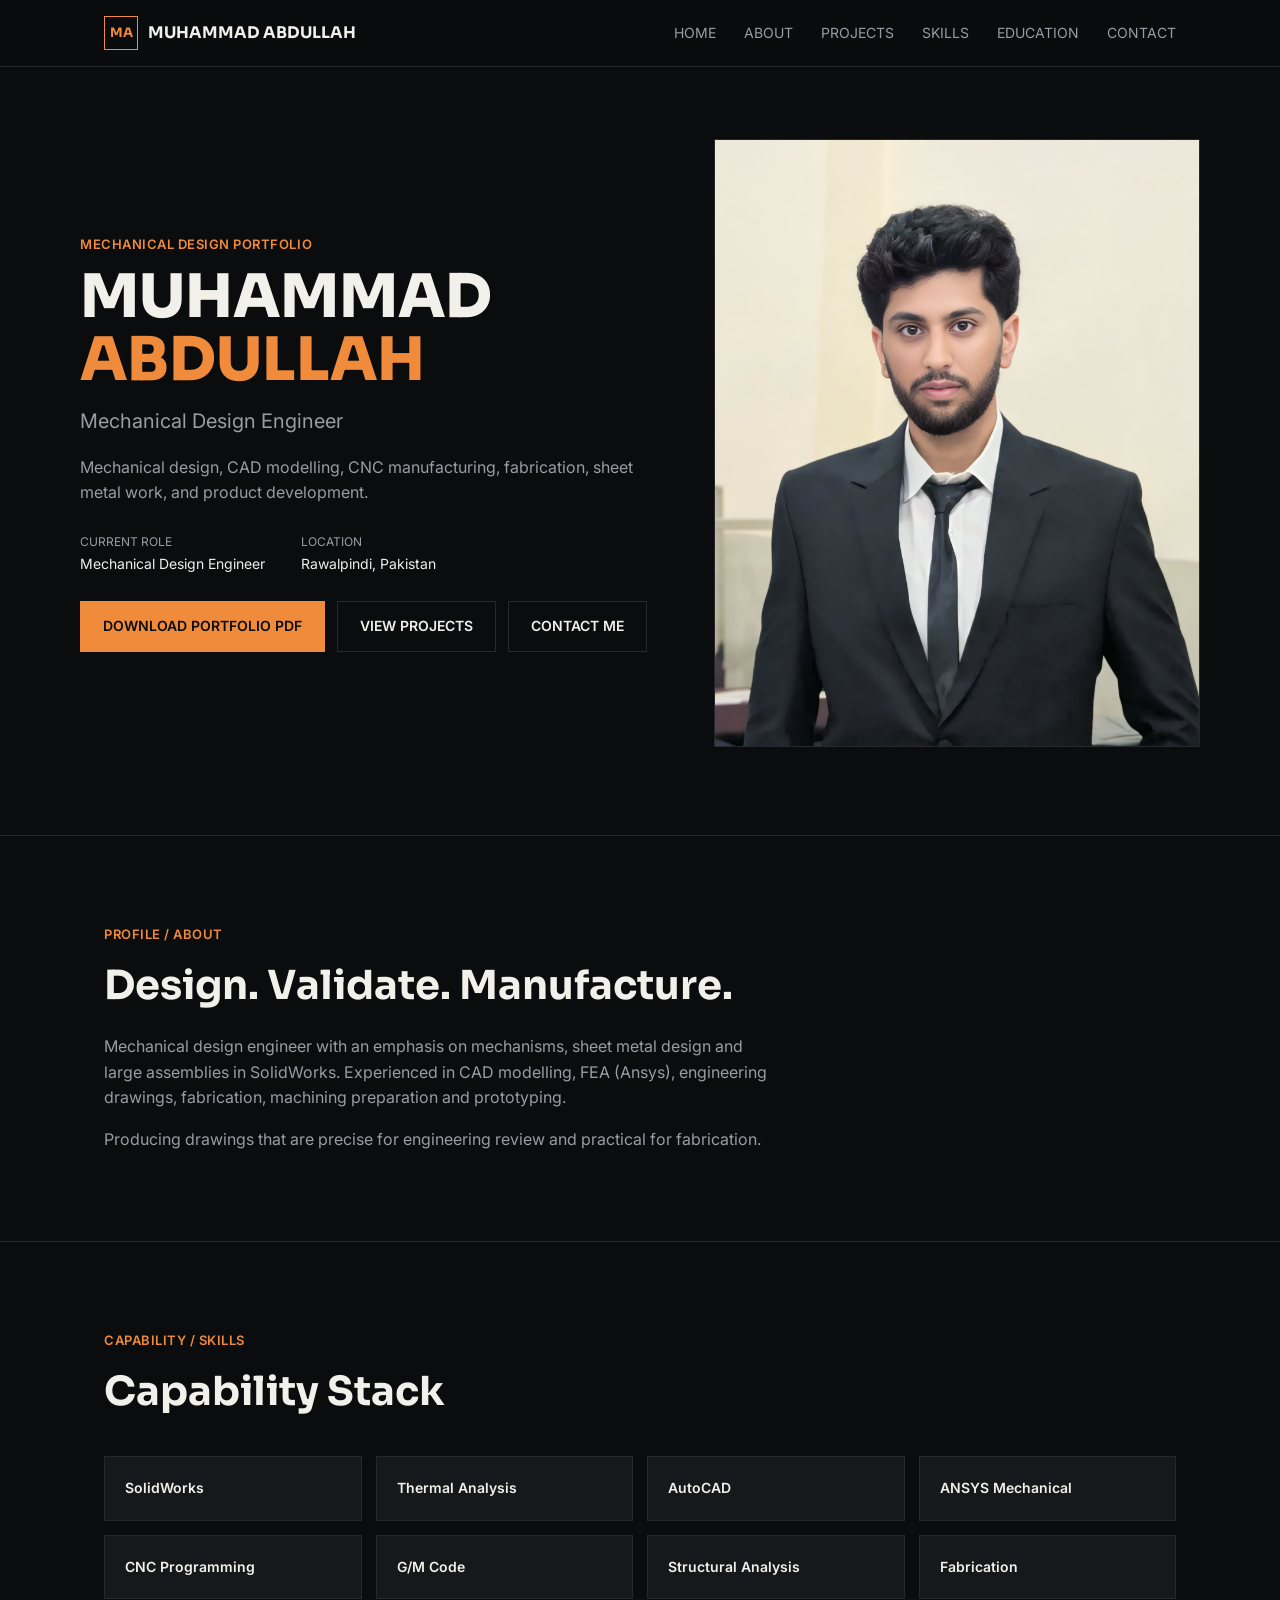
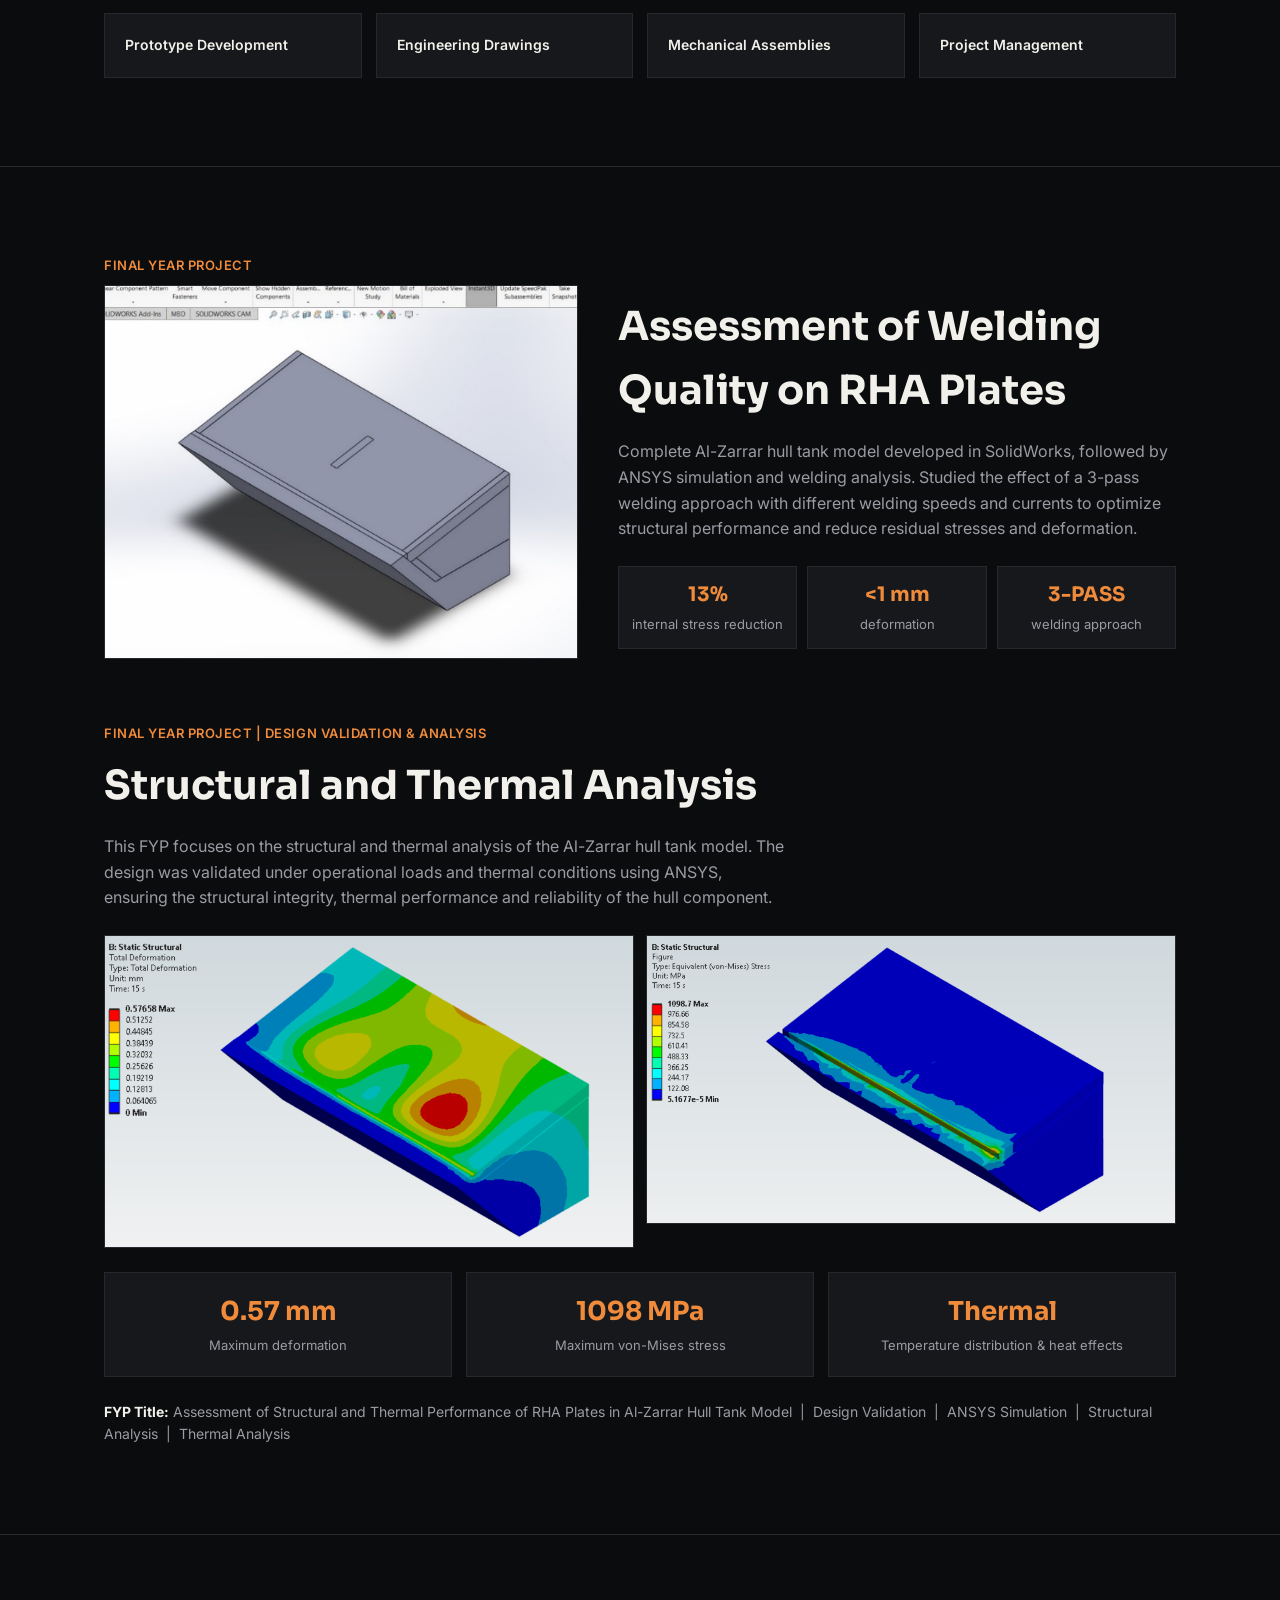
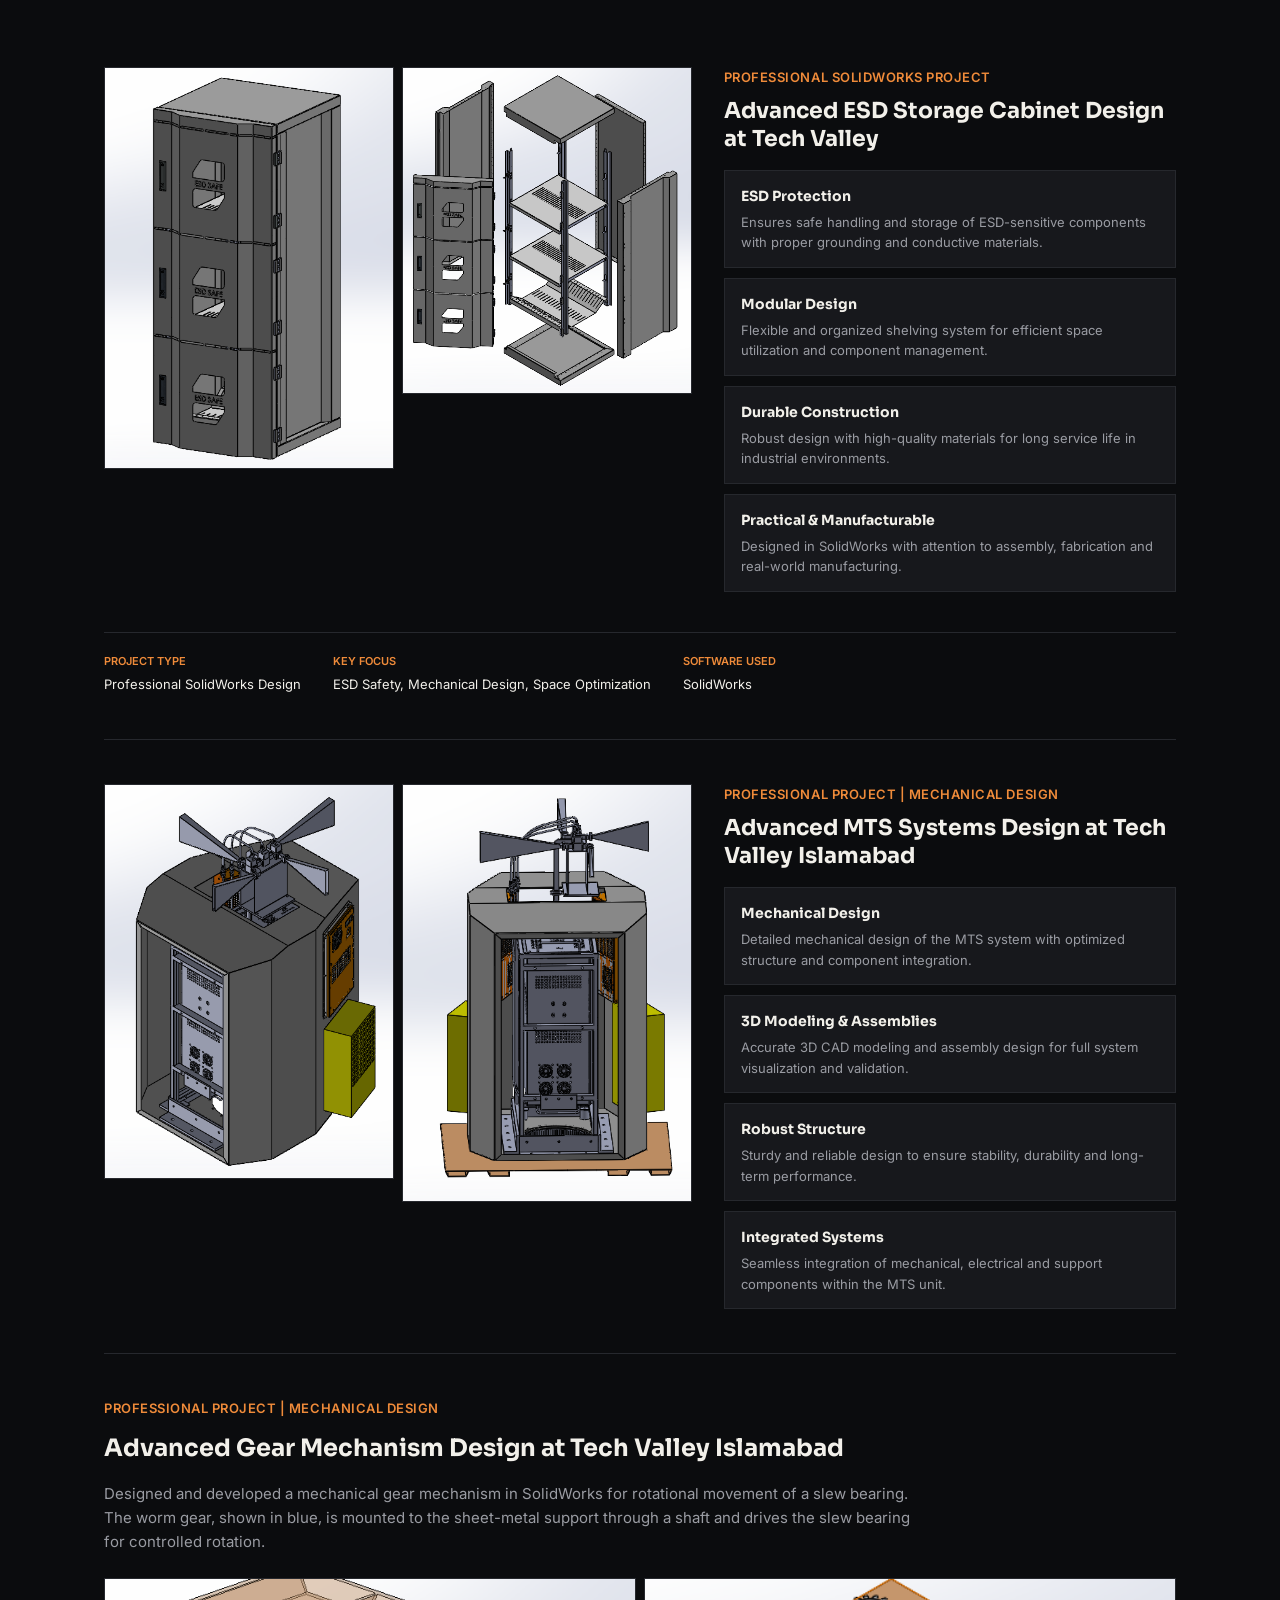
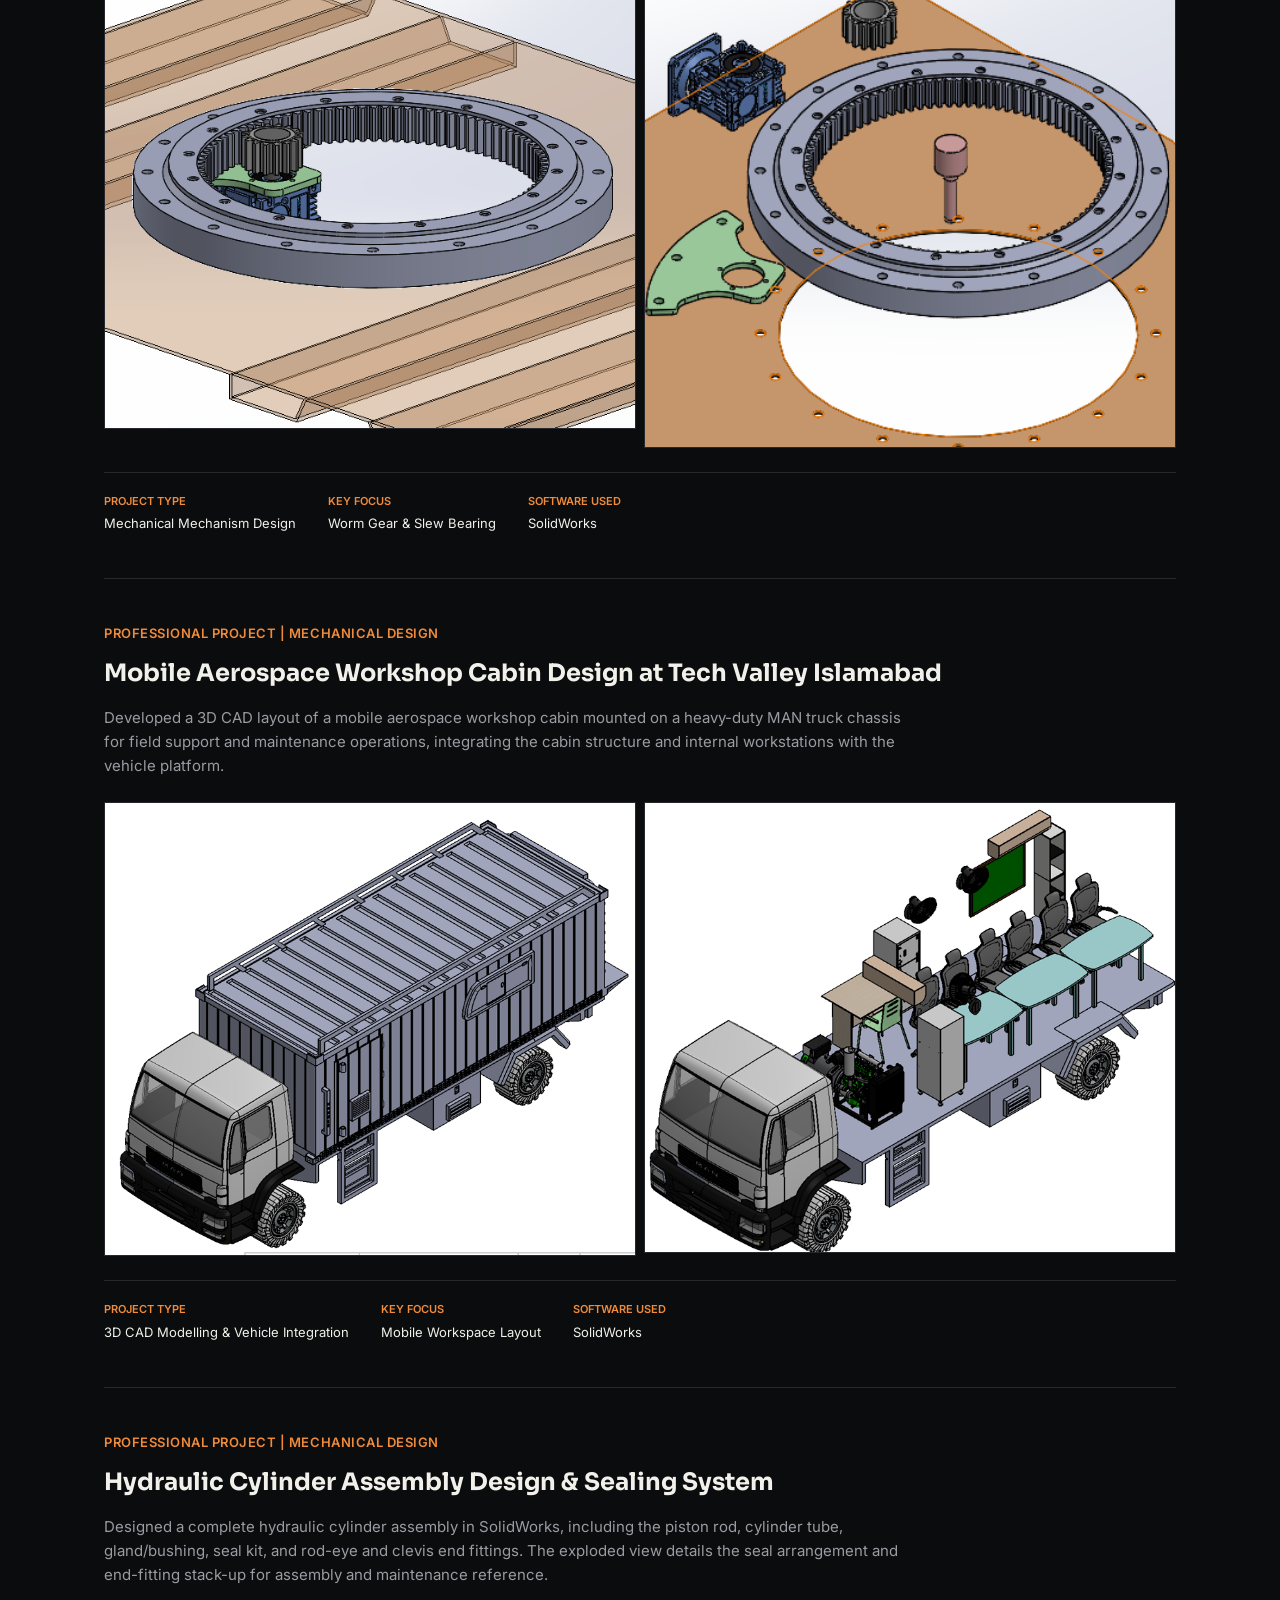
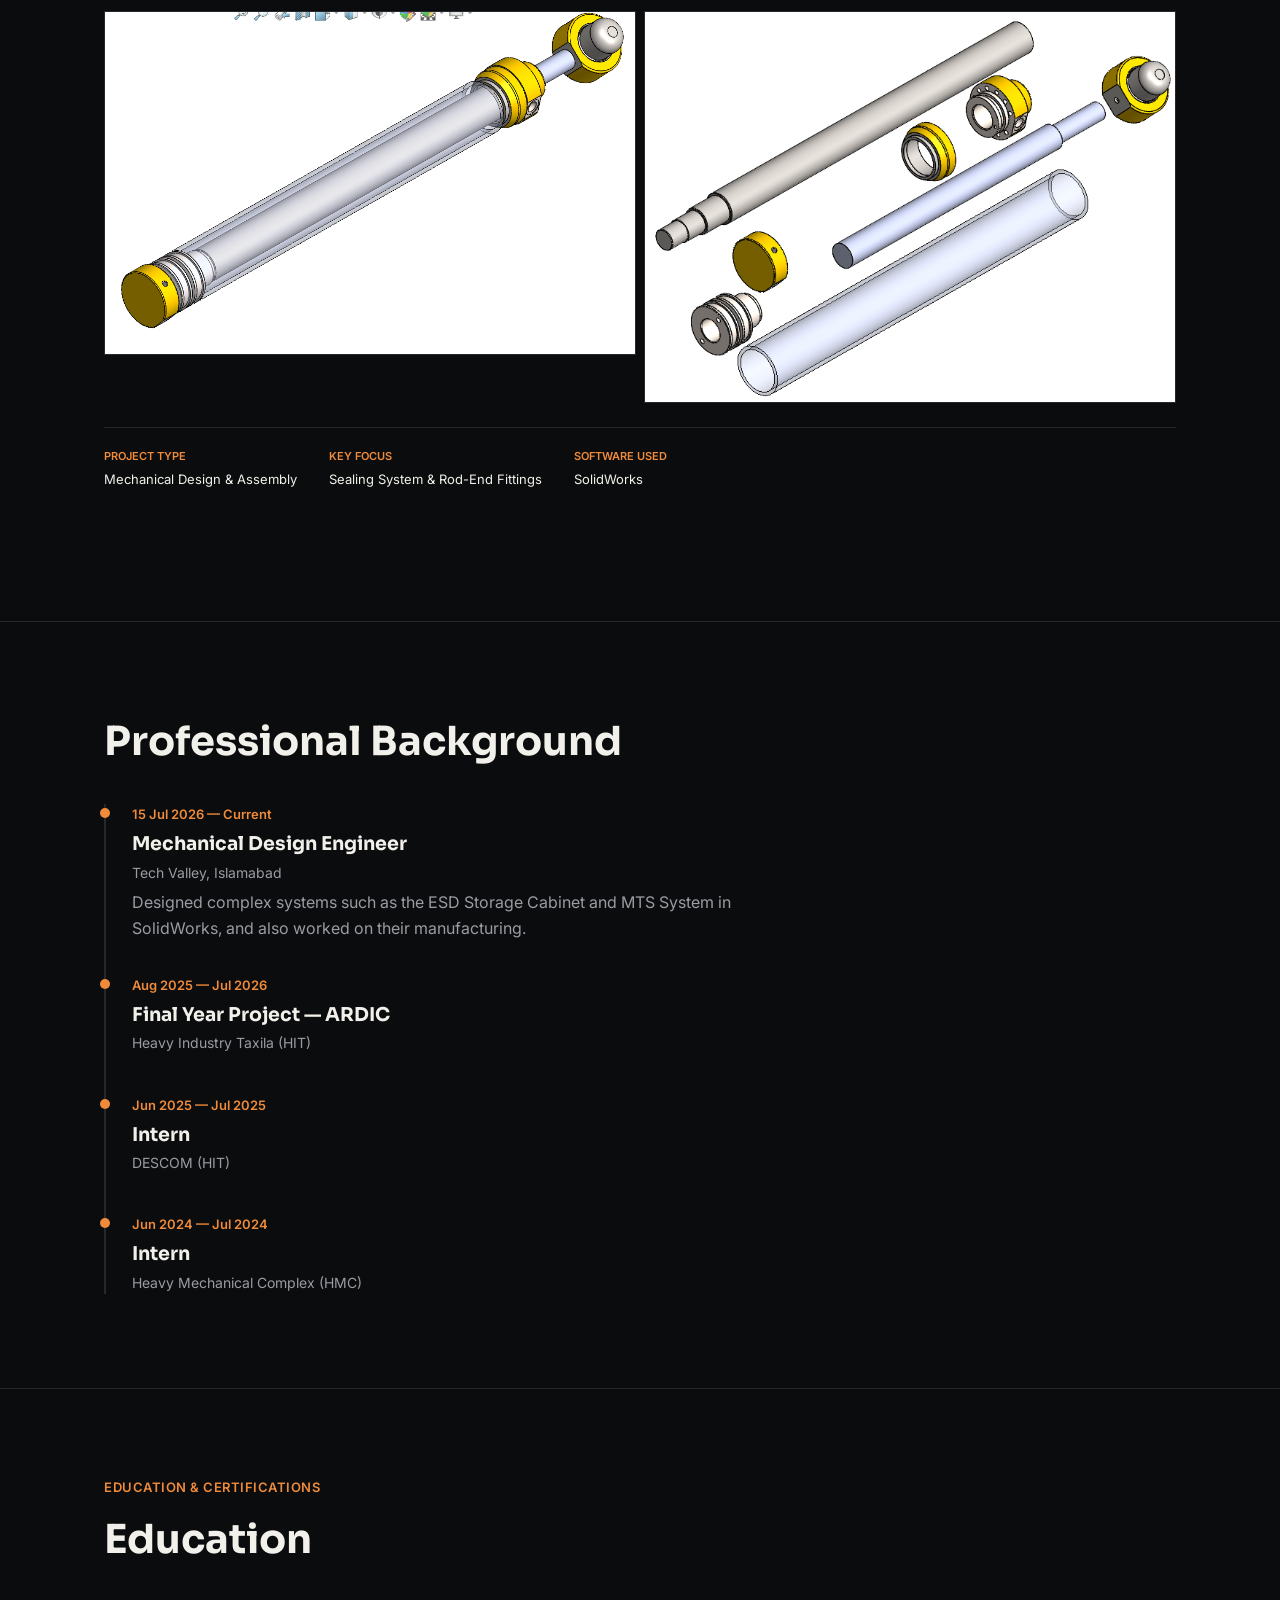
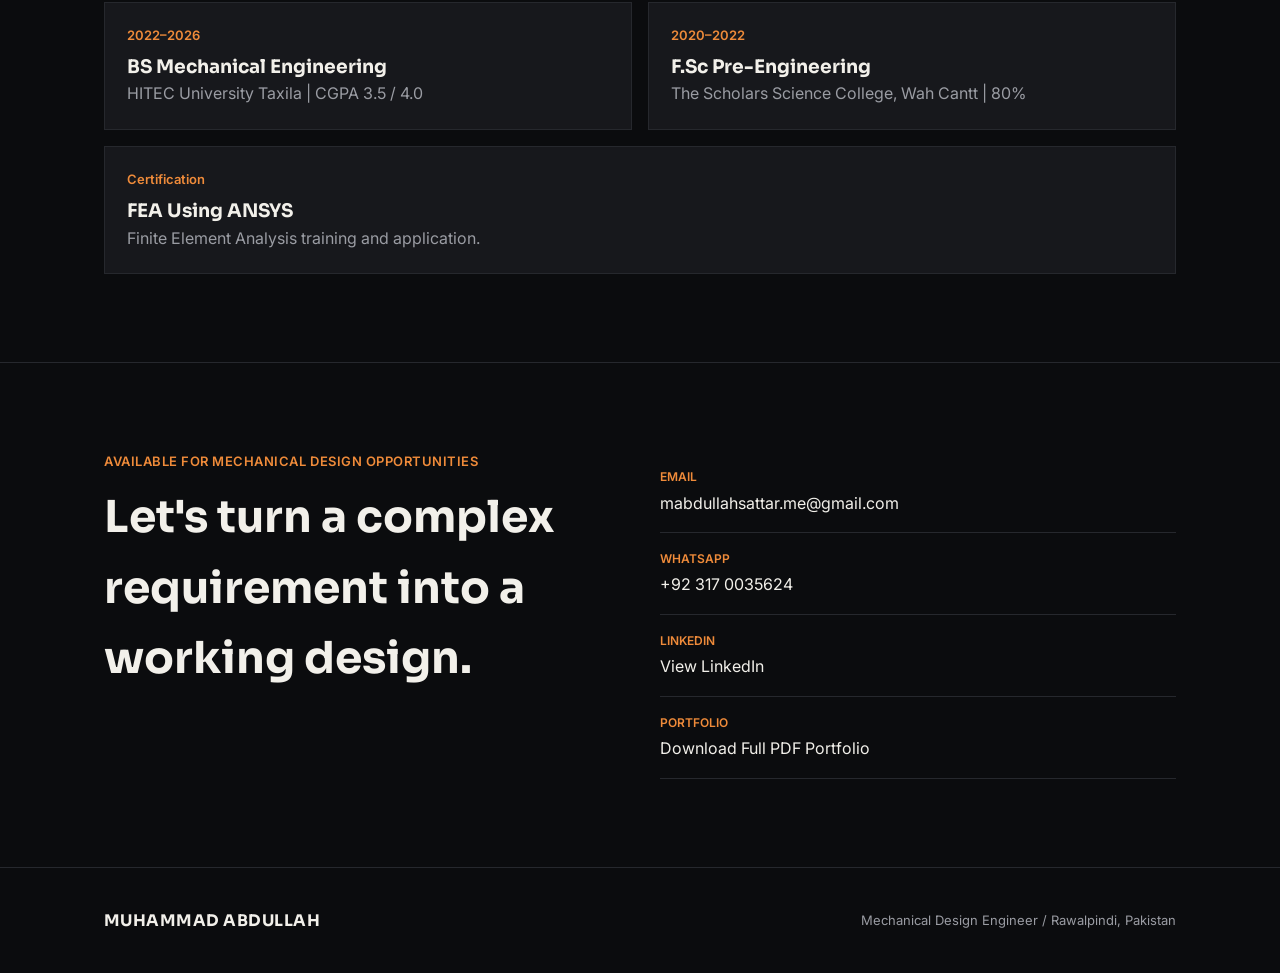
==== commit b9769a8b: "Add files via upload" ====
--- a/index.html
+++ b/index.html
@@ -78,7 +78,7 @@
   .fyp-first .stat b{font-size:20px;}
   @media(max-width:760px){.fyp-first{grid-template-columns:1fr;}.fyp-first img{order:-1;}}
   .fyp-double{display:grid;grid-template-columns:1fr 1fr;gap:12px;margin-top:24px;}
-  .fyp-double img{border:1px solid var(--line);height:260px;width:100%;object-fit:contain;background:#f4f4f4;}
+  .fyp-double img{border:1px solid var(--line);}
   @media(max-width:700px){.stat-row,.fyp-double{grid-template-columns:1fr;}}
 
   .proj-full{padding:44px 0;border-top:1px solid var(--line);}
@@ -95,8 +95,7 @@
   .tags{display:flex;gap:8px;flex-wrap:wrap;}
   .tag{border:1px solid var(--line);color:var(--muted);font-size:12px;padding:5px 10px;}
   .shots{display:grid;grid-template-columns:1fr 1fr;gap:8px;align-content:start;}
-  .shots img{border:1px solid var(--line);width:100%;height:280px;object-fit:contain;background:#f4f4f4;}
-  @media(max-width:600px){.shots img{height:220px;}}
+  .shots img{border:1px solid var(--line);width:100%;height:auto;background:#f4f4f4;}
   @media(max-width:760px){.proj{grid-template-columns:1fr;}.proj.reverse .shots{order:-1;}}
 
   .feat-grid{display:flex;flex-direction:column;gap:10px;margin-top:18px;}
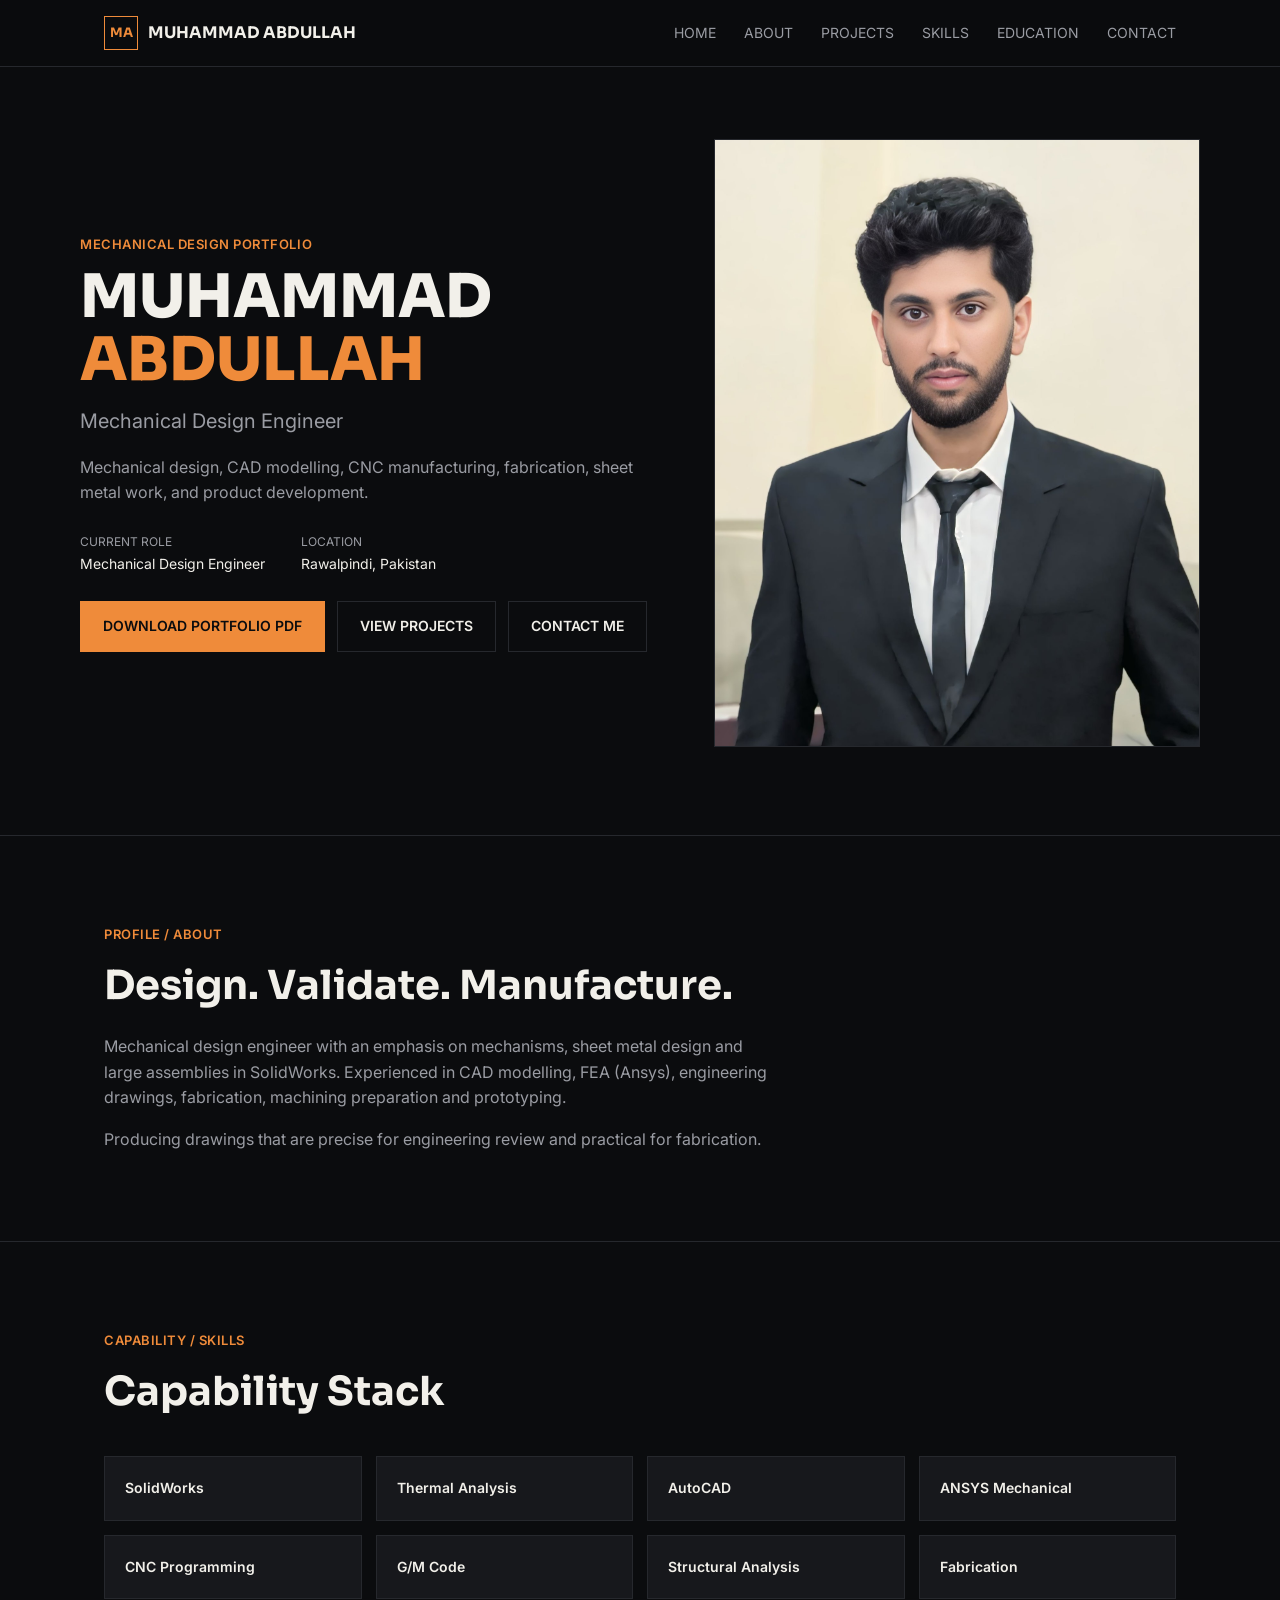
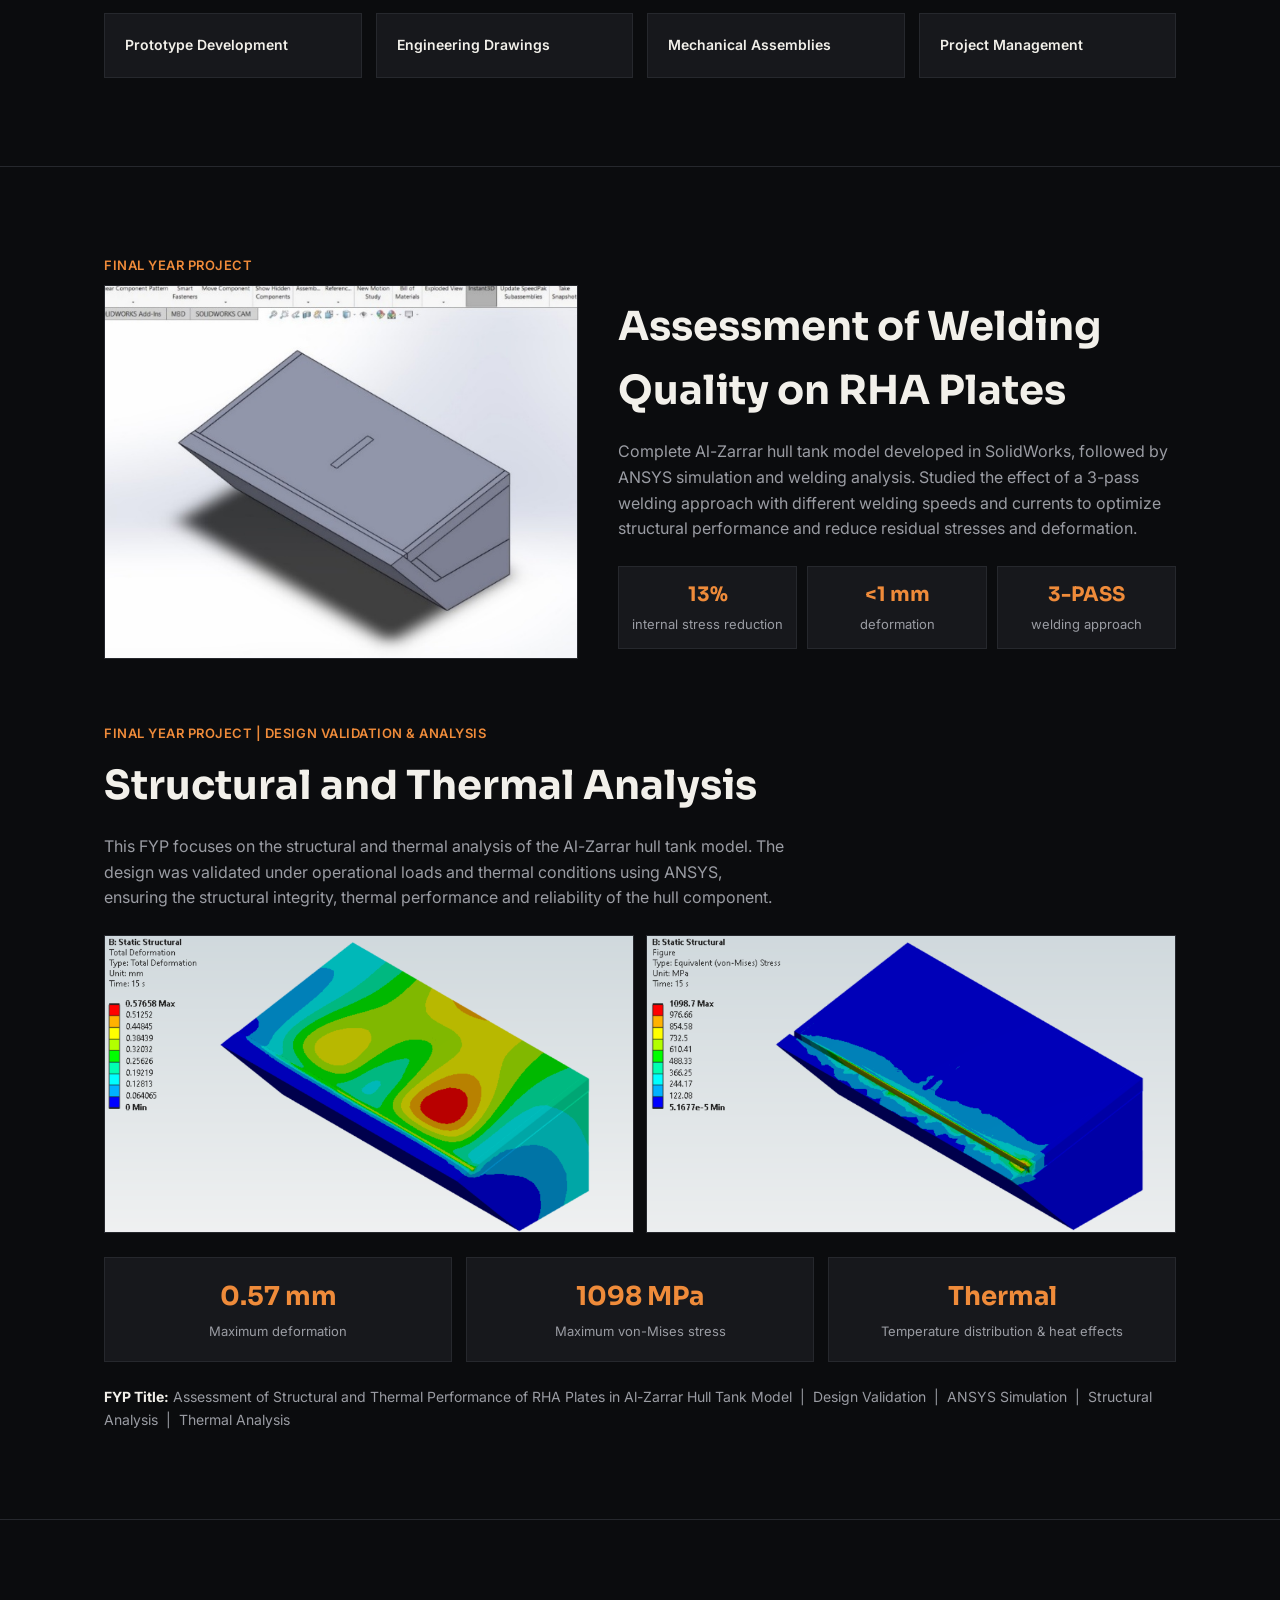
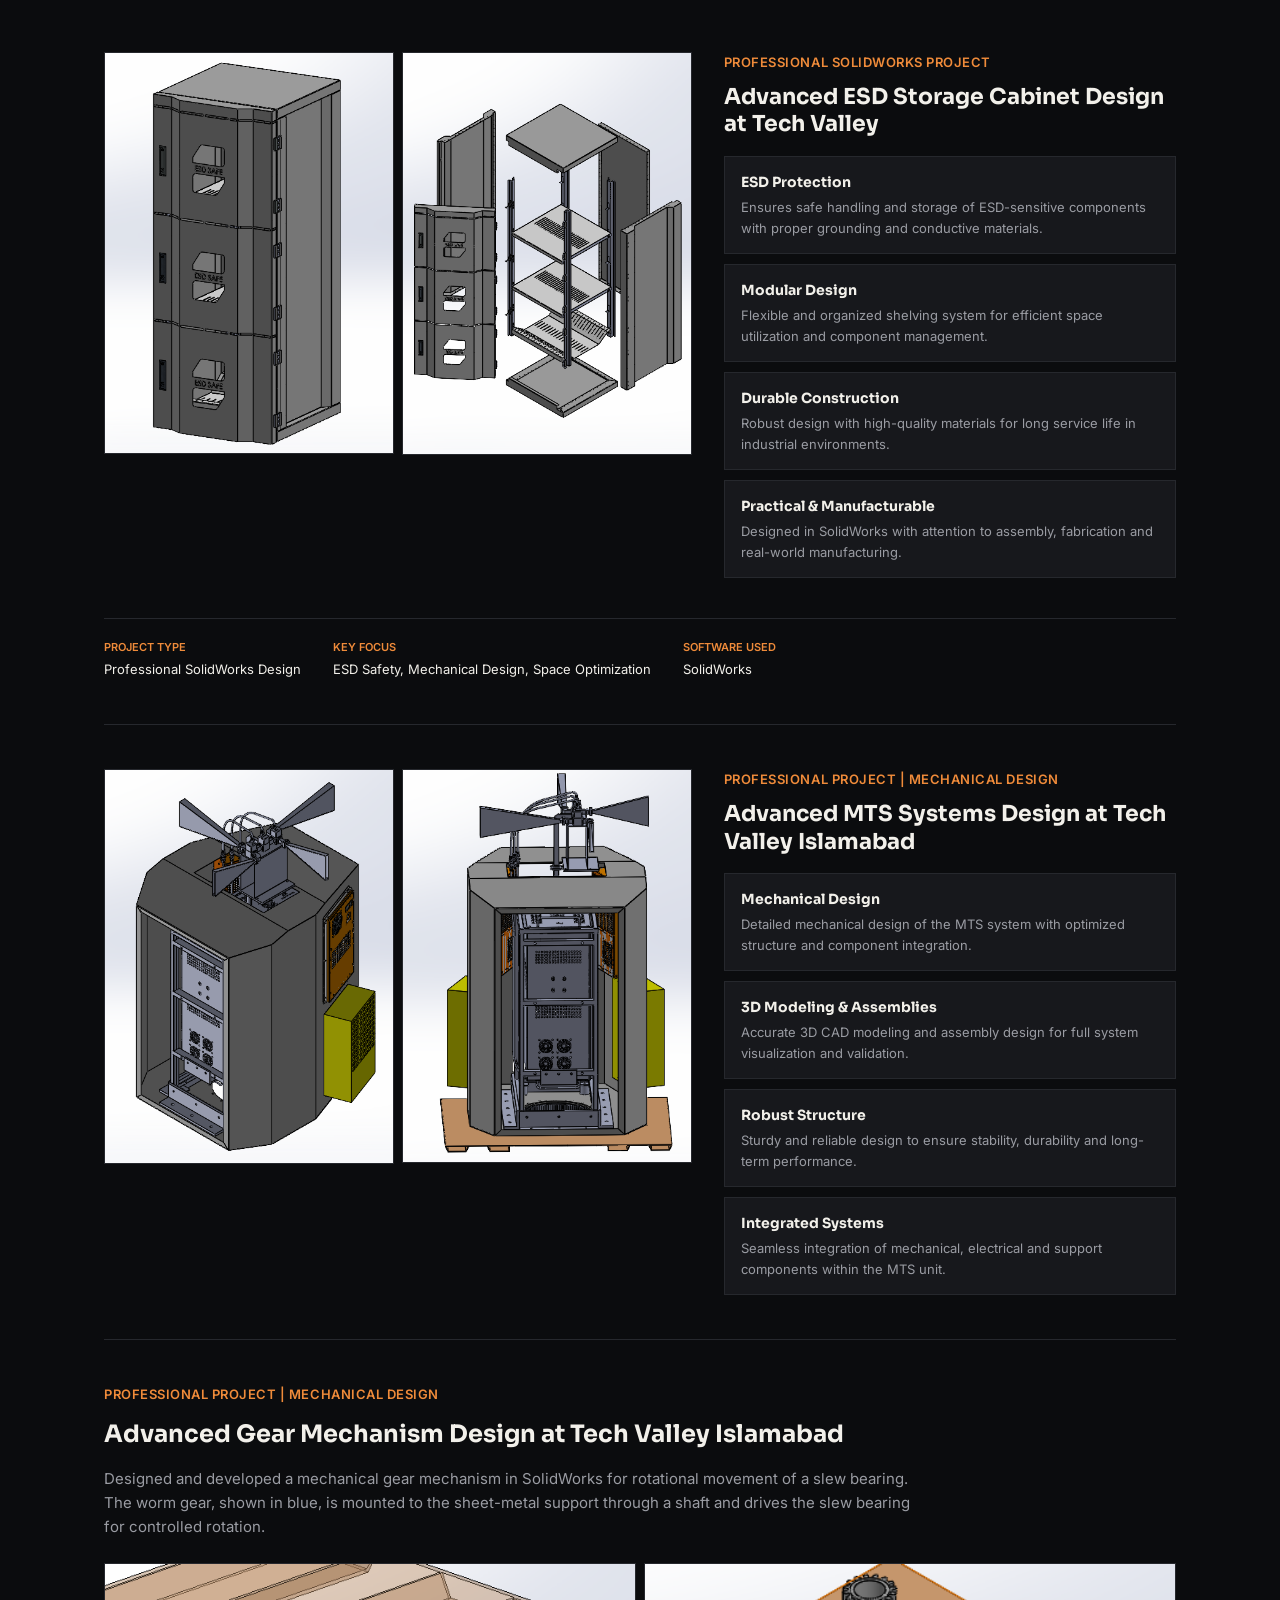
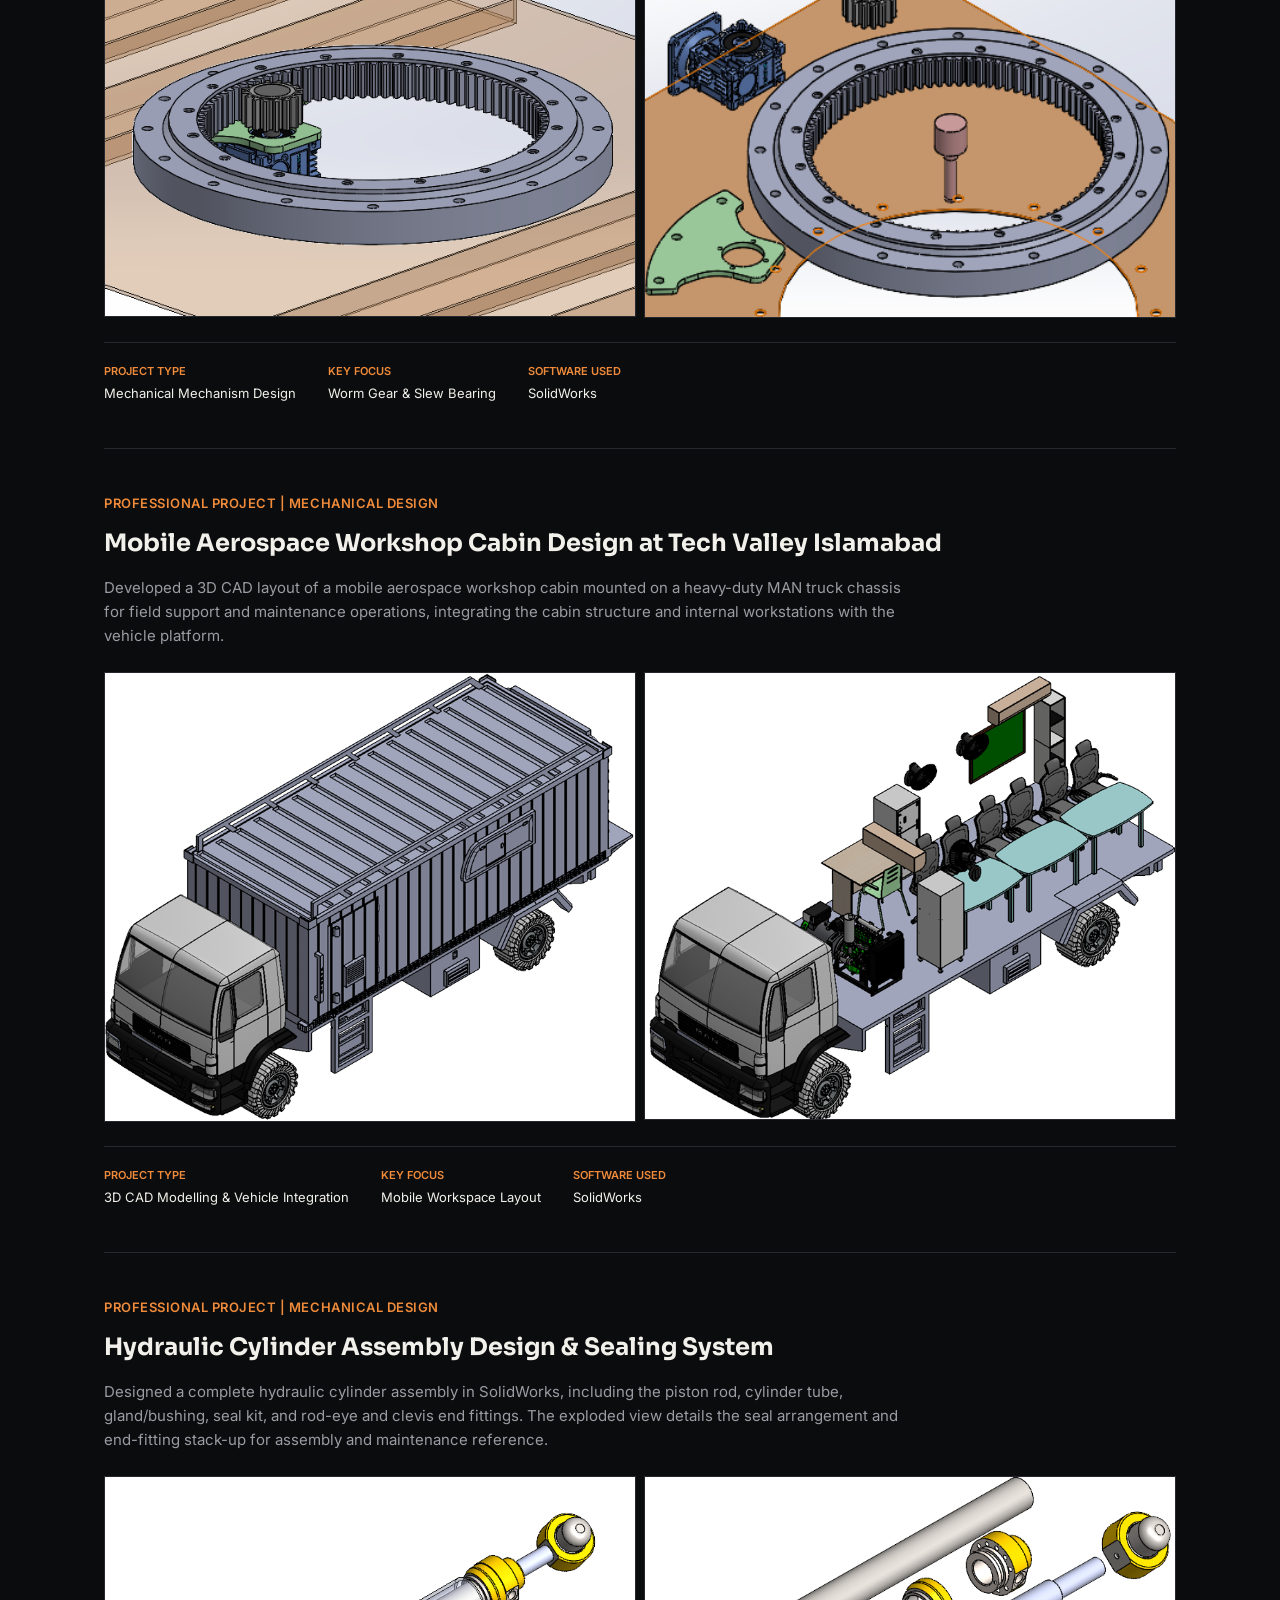
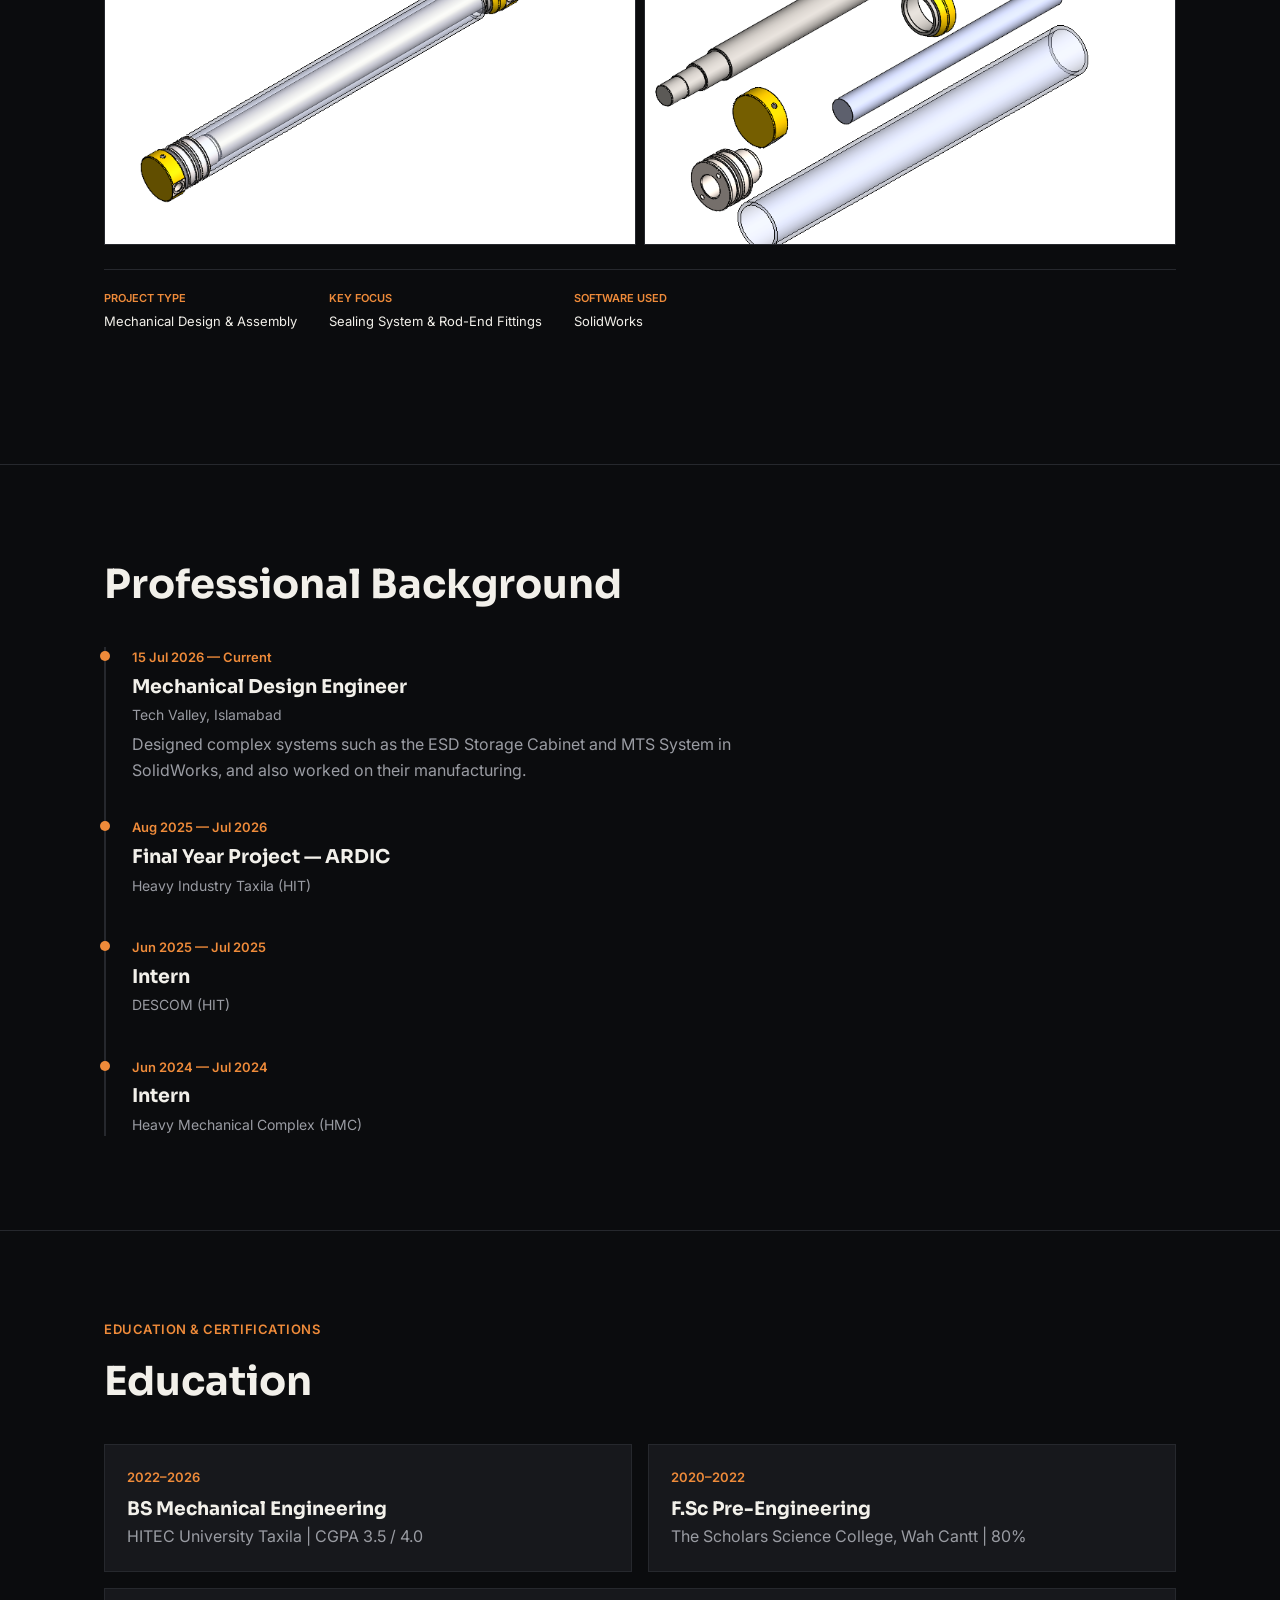
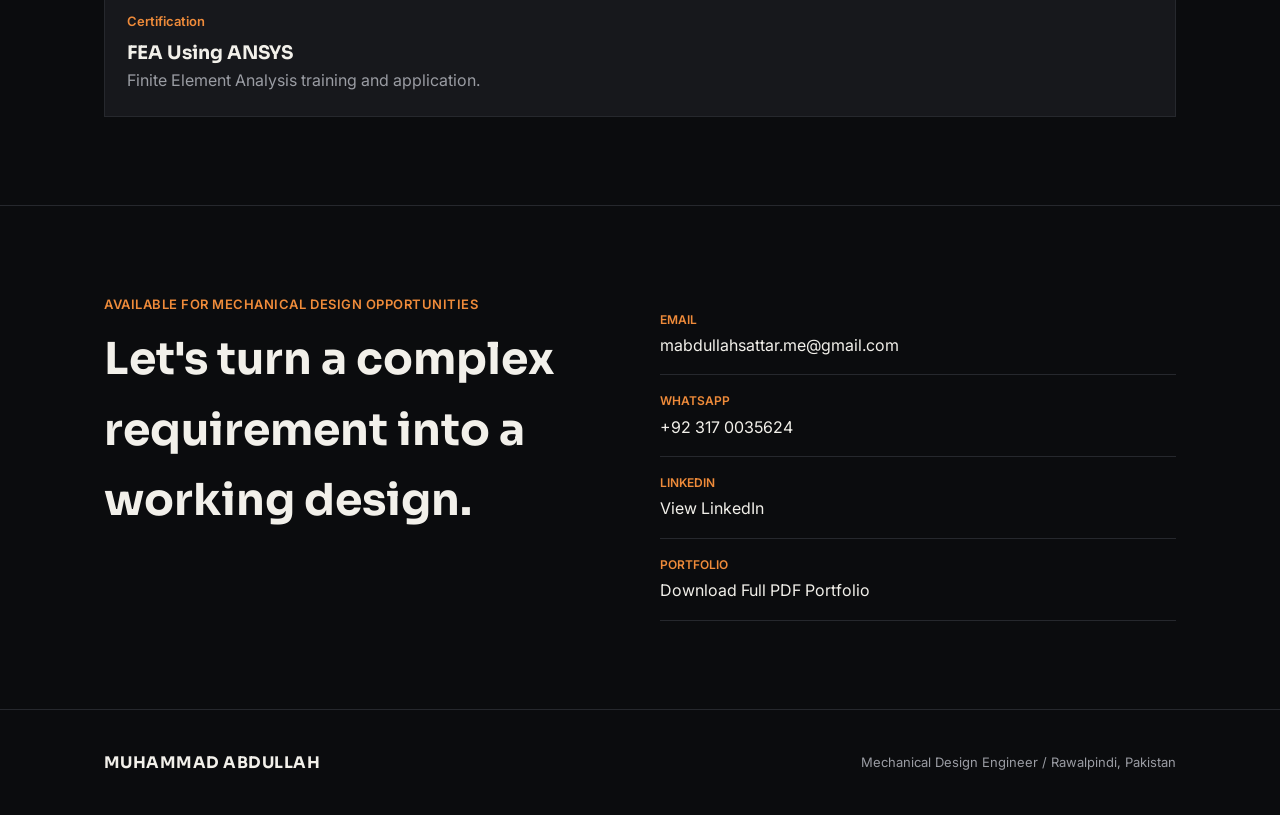
==== commit 24446d1a: "Add files via upload" ====
(no text change in the page or its own stylesheets)
